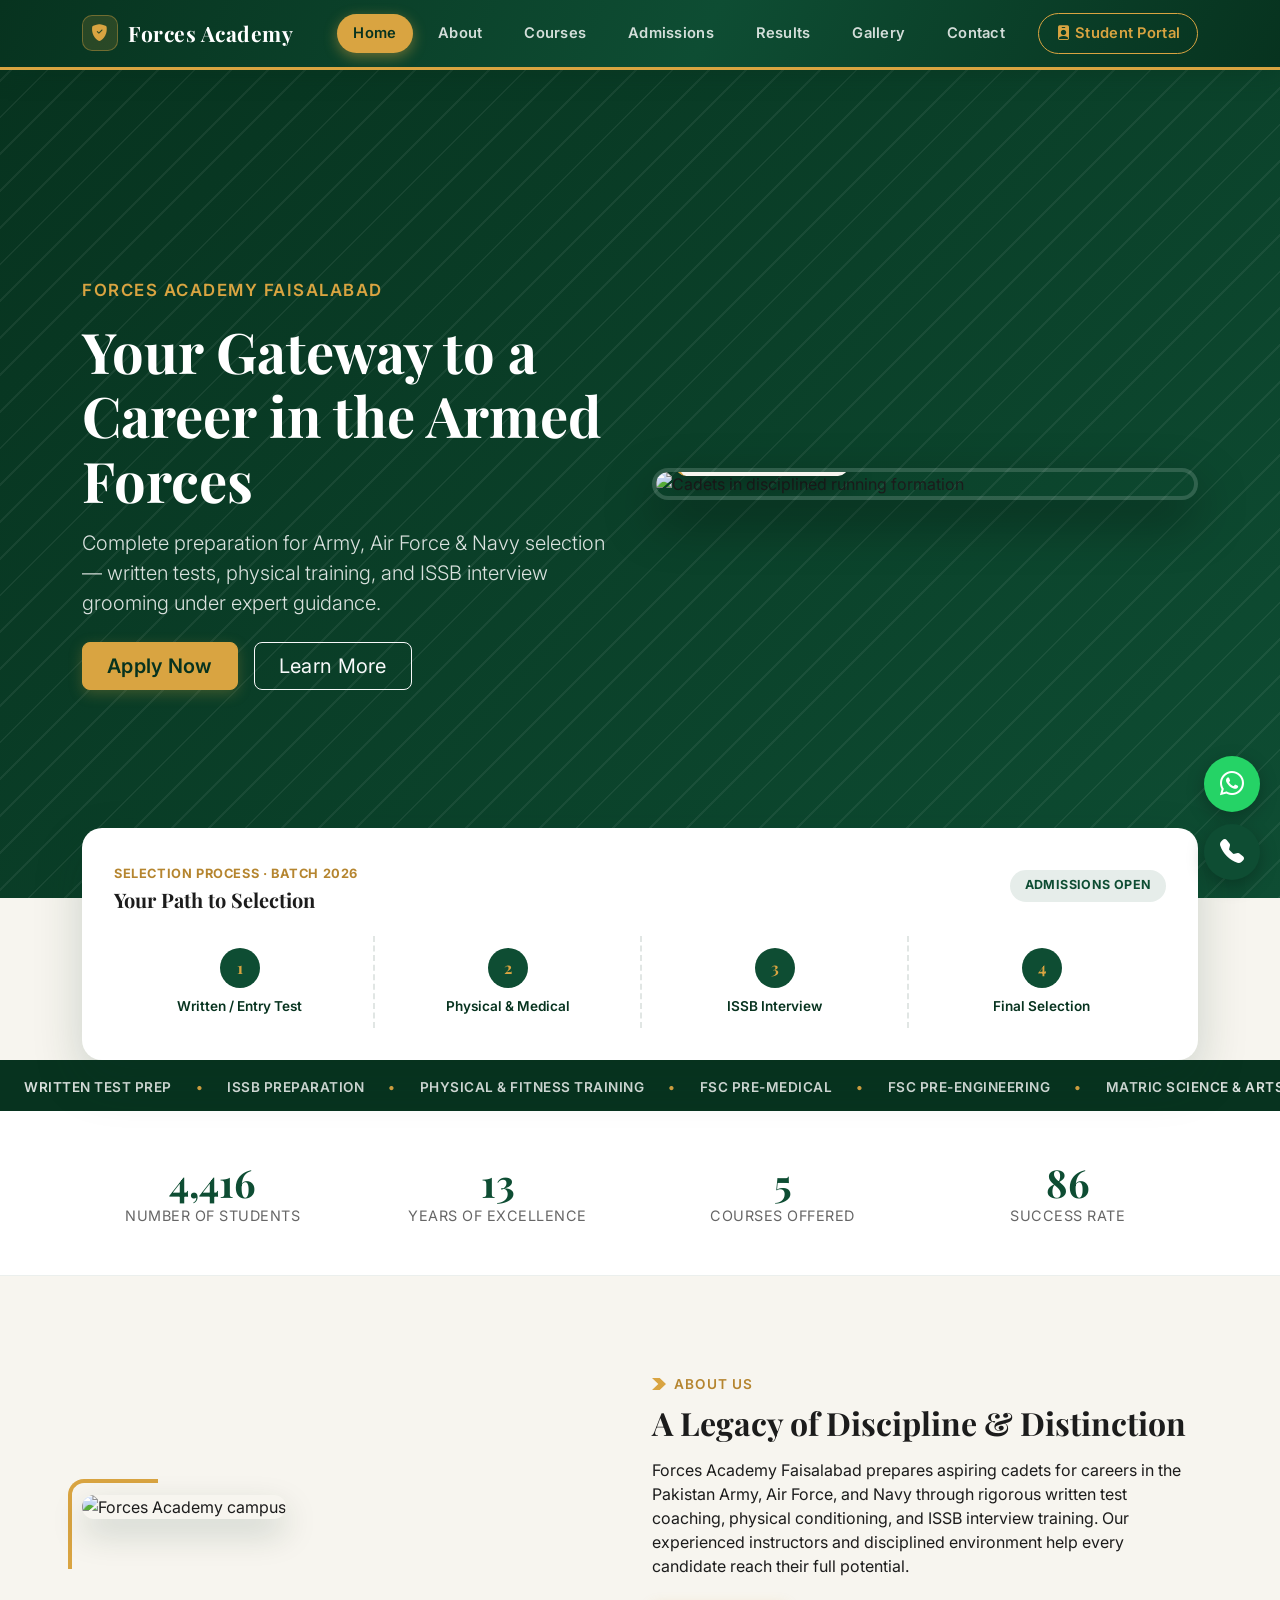
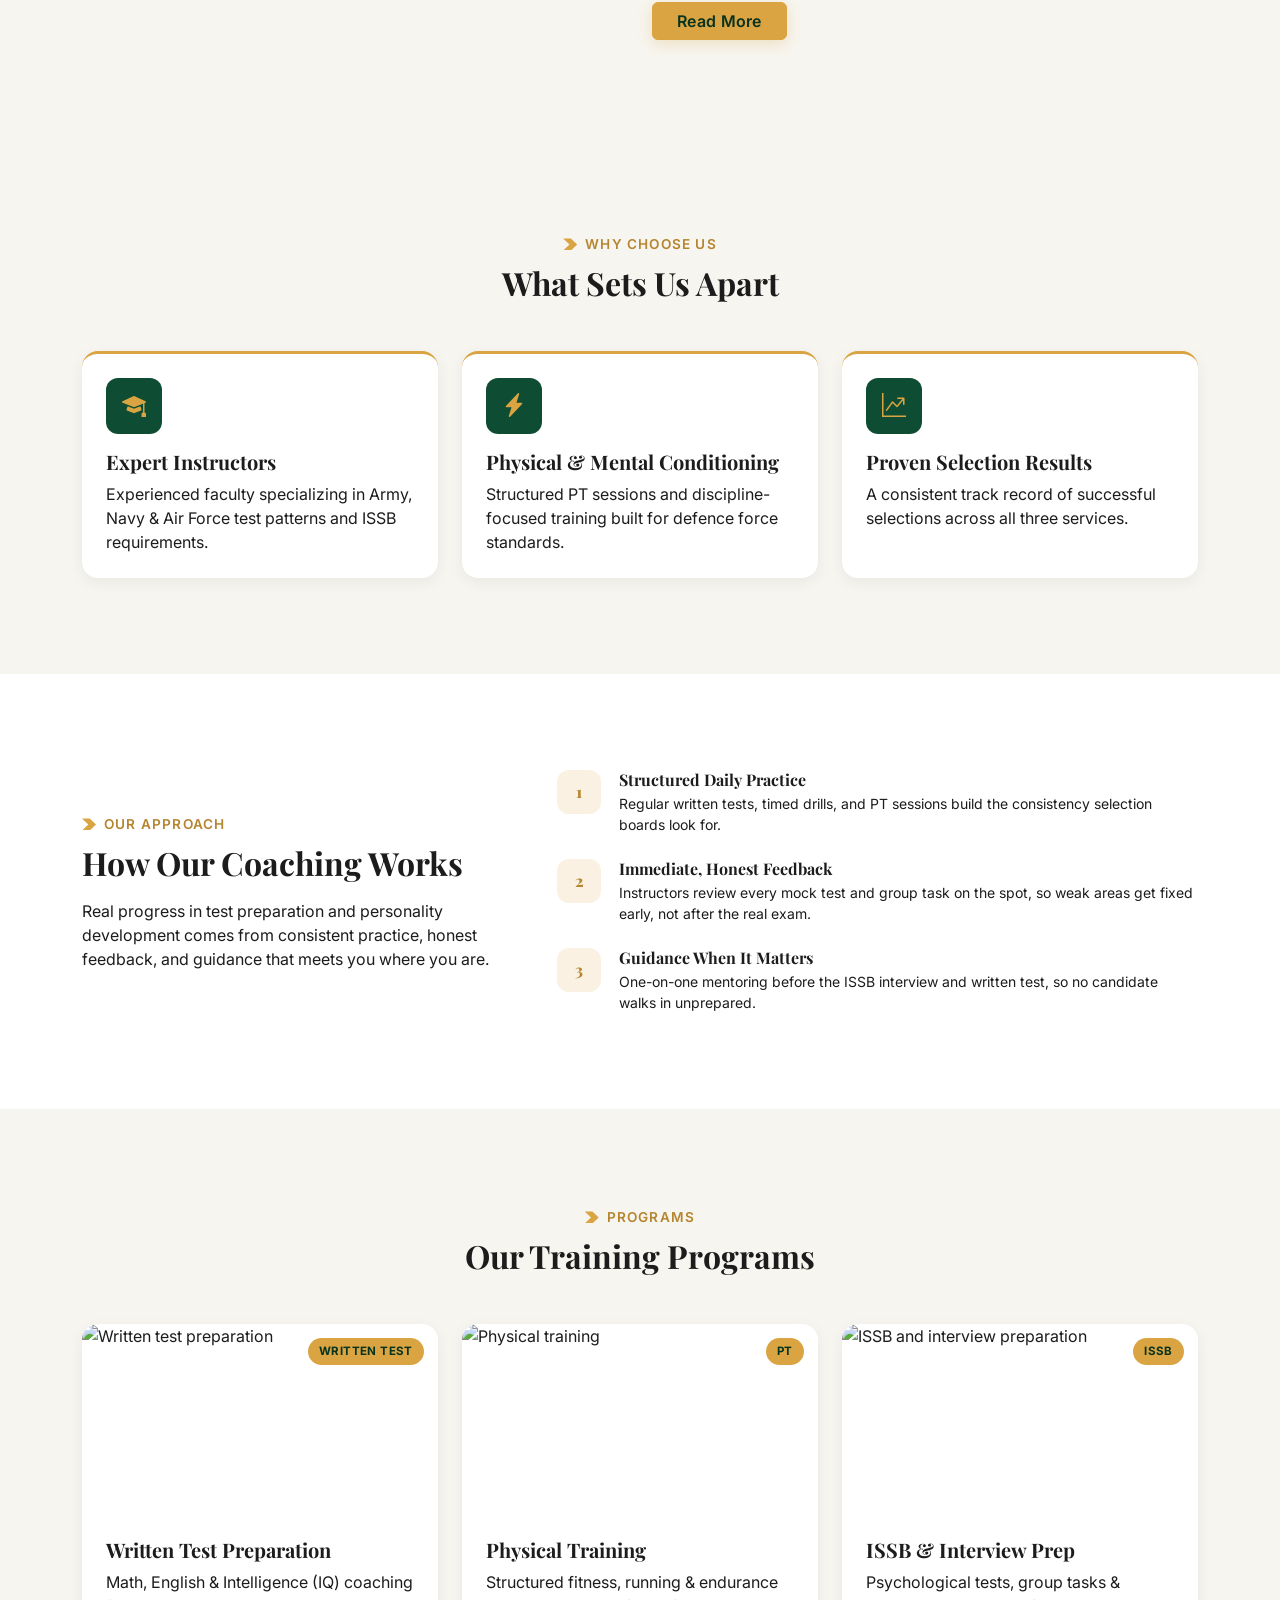
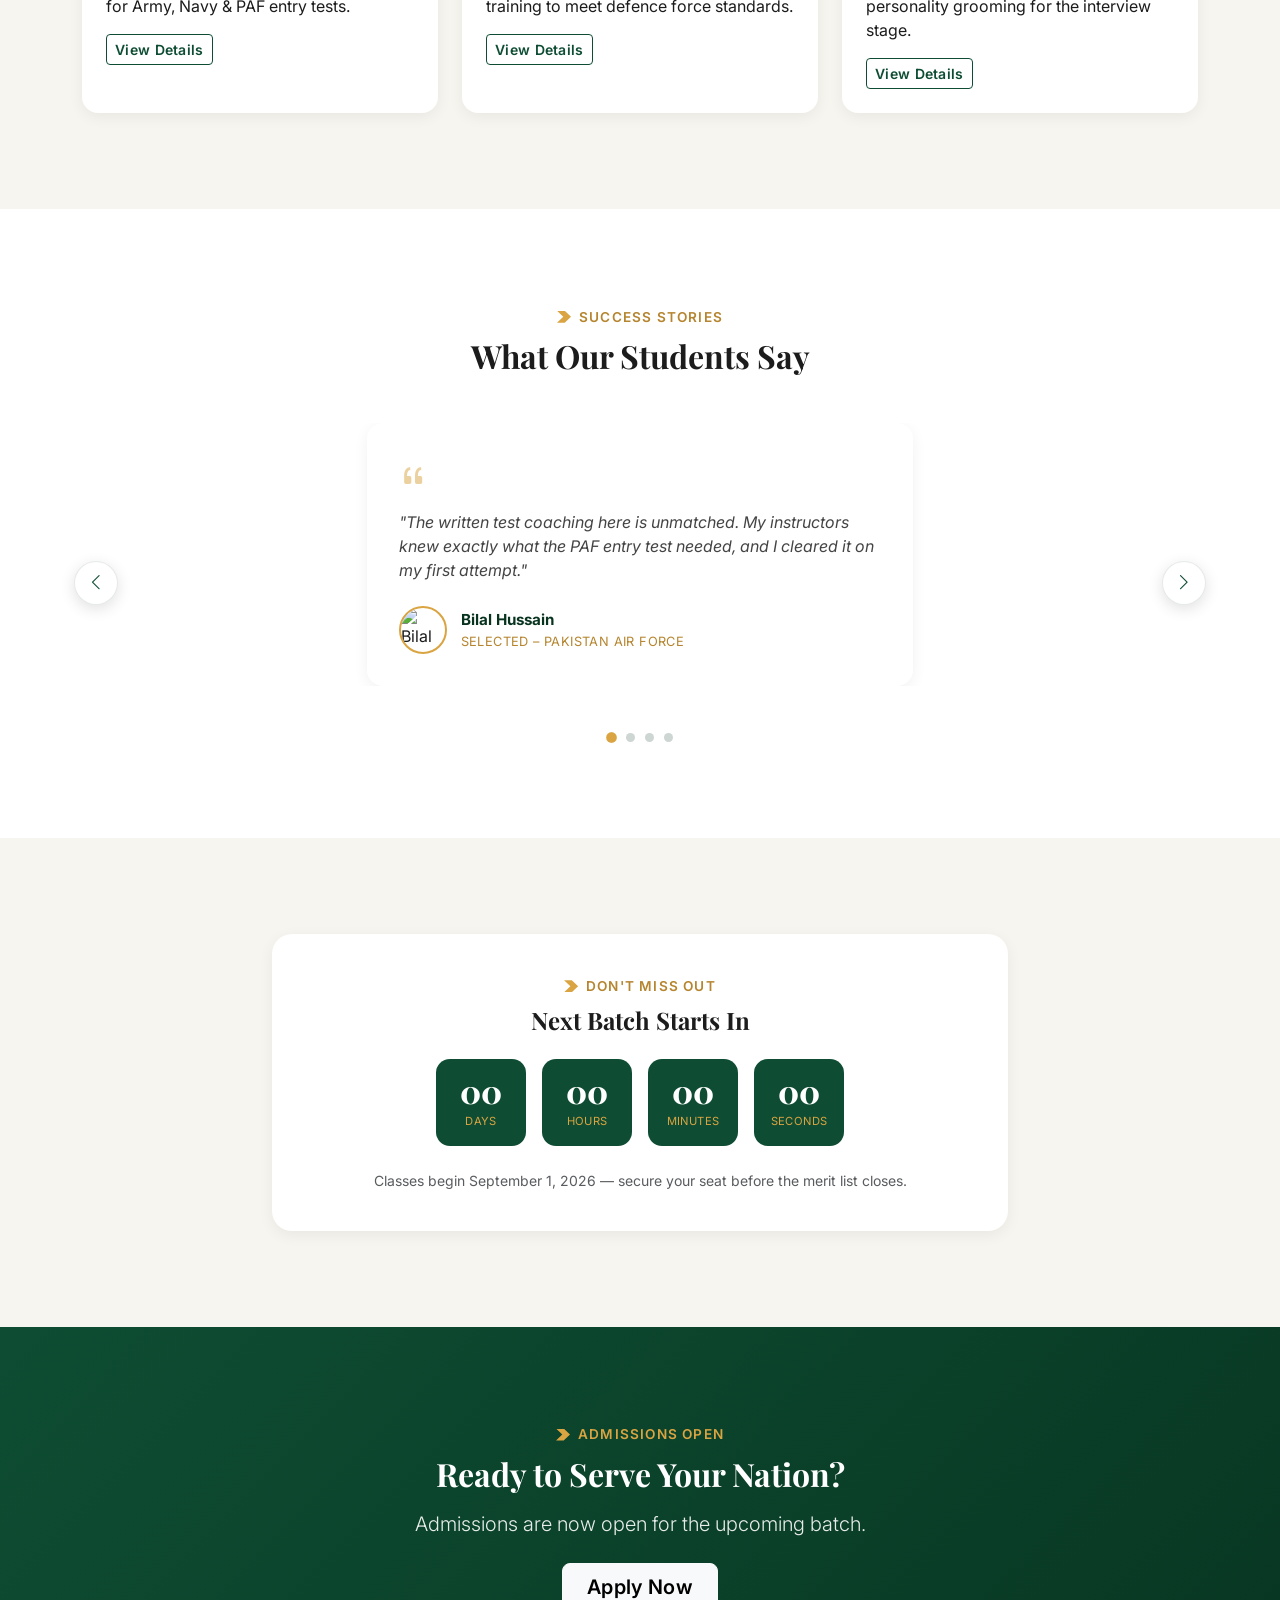
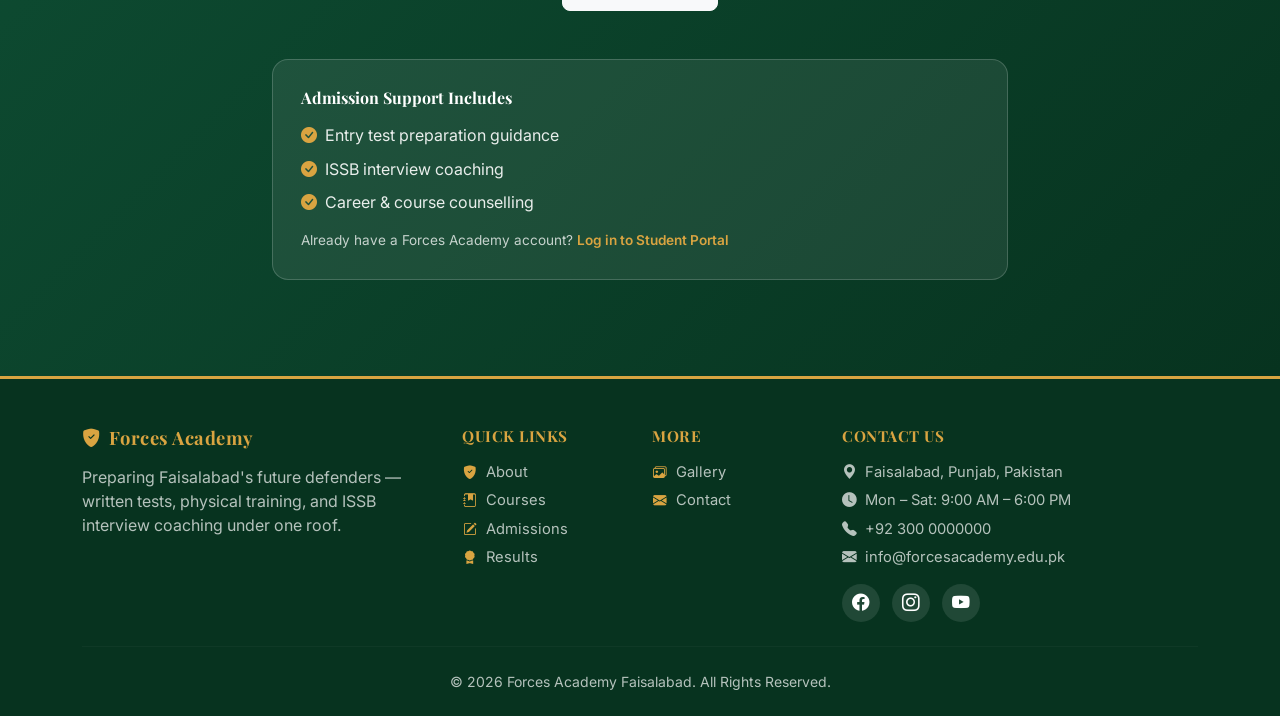
==== index.html @ 9dc29fd9 "Fixed responsive layout issues and completed cross-browser testing" ====
<!DOCTYPE html>
<html lang="en">
<head>
  <meta charset="UTF-8" />
<link rel="icon" type="image/svg+xml" href="data:image/svg+xml,<svg xmlns='http://www.w3.org/2000/svg' viewBox='0 0 24 24'><path fill='%2307331f' d='M12 1 3 5v6c0 5.5 3.8 10.7 9 12 5.2-1.3 9-6.5 9-12V5z'/><path fill='none' stroke='%23d9a441' stroke-width='2' stroke-linecap='round' stroke-linejoin='round' d='M8 12l2.5 2.5L16 9'/></svg>" />
  <meta name="viewport" content="width=device-width, initial-scale=1.0" />
  <title>Forces Academy Faisalabad</title>
  <!-- Bootstrap 5 CSS -->
  <link
    href="https://cdn.jsdelivr.net/npm/bootstrap@5.3.0/dist/css/bootstrap.min.css"
    rel="stylesheet" />
  <!-- Bootstrap Icons -->
  <link rel="stylesheet" href="https://cdn.jsdelivr.net/npm/bootstrap-icons@1.11.3/font/bootstrap-icons.css" />
  <!-- Google Fonts -->
  <link rel="preconnect" href="https://fonts.googleapis.com">
  <link rel="preconnect" href="https://fonts.gstatic.com" crossorigin>
  <link href="https://fonts.googleapis.com/css2?family=Inter:wght@400;500;600;700&family=Playfair+Display:wght@700;800;900&display=swap" rel="stylesheet">
  <!-- Custom CSS (always AFTER Bootstrap) -->
  <link rel="stylesheet" href="CSS/style.css" />
  <noscript><style>body{opacity:1 !important;}</style></noscript>
</head>
<body>
  <!-- Floating Contact Buttons -->
  <div class="floating-contact">
    <a href="https://wa.me/923000000000" target="_blank" rel="noopener noreferrer" class="floating-btn whatsapp-btn" aria-label="Chat on WhatsApp" title="Chat on WhatsApp">
      <i class="bi bi-whatsapp"></i>
    </a>
    <a href="tel:+923000000000" class="floating-btn call-btn" aria-label="Call Us" title="Call Us">
      <i class="bi bi-telephone-fill"></i>
    </a>
  </div>
  <!-- Back to Top Button -->
  <button type="button" id="backToTopBtn" class="back-to-top-btn" aria-label="Back to top" title="Back to Top">
    <i class="bi bi-arrow-up"></i>
  </button>
  <!-- Navbar -->
  <nav class="navbar navbar-expand-lg sticky-top navbar-dark" id="mainNav">
    <div class="container">
      <a class="navbar-brand fw-bold" href="index.html">
        <i class="bi bi-shield-fill-check me-2"></i>Forces Academy
      </a>
      <button class="navbar-toggler"
        type="button"
        data-bs-toggle="collapse"
        data-bs-target="#navMenu"
        aria-controls="navMenu"
        aria-expanded="false"
        aria-label="Toggle navigation">
        <span class="navbar-toggler-icon"></span>
      </button>
      <div class="collapse navbar-collapse" id="navMenu">
        <ul class="navbar-nav ms-auto align-items-lg-center gap-lg-2">
          <li class="nav-item">
            <a class="nav-link active" aria-current="page" href="index.html">Home</a>
          </li>
          <li class="nav-item">
            <a class="nav-link" href="about.html">About</a>
          </li>
          <li class="nav-item">
            <a class="nav-link" href="courses.html">Courses</a>
          </li>
          <li class="nav-item">
            <a class="nav-link" href="admissions.html">Admissions</a>
          </li>
          <li class="nav-item">
            <a class="nav-link" href="results.html">Results</a>
          </li>
          <li class="nav-item">
            <a class="nav-link" href="gallery.html">Gallery</a>
          </li>
          <li class="nav-item">
            <a class="nav-link" href="contact.html">Contact</a>
          </li>
                 <li class="nav-item ms-lg-2">
            <a class="nav-link nav-portal-btn" href="#"><i class="bi bi-person-badge-fill me-1"></i>Student Portal</a>
          </li>
        </ul>
      </div>
    </div>
  </nav>

  <!-- Hero Section -->
  <section id="hero">
    <div class="hero-pattern"></div>
    <div class="container position-relative">
      <div class="row align-items-center gy-5">
        <!-- Left: Text -->
        <div class="col-lg-6 text-white">
          <span class="hero-eyebrow">Forces Academy Faisalabad</span>
          <h1 class="display-4 fw-bold mb-3 mt-3">
            Your Gateway to a Career in the Armed Forces
          </h1>
          <p class="lead mb-4">
            Complete preparation for Army, Air Force &amp; Navy selection &mdash;
            written tests, physical training, and ISSB interview grooming
            under expert guidance.
          </p>
          <div class="d-flex flex-wrap gap-3">
            <a href="admissions.html" class="btn btn-portal btn-lg fw-semibold px-4">
              Apply Now
            </a>
            <a href="about.html" class="btn btn-outline-light btn-lg px-4">
              Learn More
            </a>
          </div>
        </div>
        <!-- Right: Image -->
        <div class="col-lg-6">
          <div class="hero-image-wrap">
            <img
              src="https://images.unsplash.com/photo-1502904550040-7534597429ae?fm=jpg&q=80&w=1200&auto=format&fit=crop"
              alt="Cadets in disciplined running formation"
              class="hero-image" />
            <div class="hero-badge">
              <span class="hero-badge-num">15+</span>
              <span class="hero-badge-label">Years of<br>Excellence</span>
            </div>
          </div>
        </div>
      </div>
    </div>
  </section>

  <!-- Selection Process floating card -->
  <section id="selection-process-wrap" class="position-relative">
    <div class="container">
      <div class="selection-process-card">
        <div class="d-flex justify-content-between align-items-center flex-wrap gap-2 mb-4">
          <div>
            <span class="selection-process-eyebrow">Selection Process &middot; Batch 2026</span>
            <h5 class="fw-bold mb-0 mt-1">Your Path to Selection</h5>
          </div>
          <span class="selection-status-badge">Admissions Open</span>
        </div>
        <div class="row g-3">
          <div class="col-6 col-md-3 selection-step">
            <div class="selection-step-num">1</div>
            <div class="selection-step-label">Written / Entry Test</div>
          </div>
          <div class="col-6 col-md-3 selection-step">
            <div class="selection-step-num">2</div>
            <div class="selection-step-label">Physical &amp; Medical</div>
          </div>
          <div class="col-6 col-md-3 selection-step">
            <div class="selection-step-num">3</div>
            <div class="selection-step-label">ISSB Interview</div>
          </div>
          <div class="col-6 col-md-3 selection-step">
            <div class="selection-step-num">4</div>
            <div class="selection-step-label">Final Selection</div>
          </div>
        </div>
      </div>
    </div>
  </section>

  <!-- Scrolling course ticker -->
  <div class="course-ticker-wrap">
    <div class="course-ticker-track">
      <span>Written Test Prep</span><span class="ticker-dot">&bull;</span>
      <span>ISSB Preparation</span><span class="ticker-dot">&bull;</span>
      <span>Physical &amp; Fitness Training</span><span class="ticker-dot">&bull;</span>
      <span>FSc Pre-Medical</span><span class="ticker-dot">&bull;</span>
      <span>FSc Pre-Engineering</span><span class="ticker-dot">&bull;</span>
      <span>Matric Science &amp; Arts</span><span class="ticker-dot">&bull;</span>
      <span>Interview &amp; Psych Prep</span><span class="ticker-dot">&bull;</span>
      <span>Written Test Prep</span><span class="ticker-dot">&bull;</span>
      <span>ISSB Preparation</span><span class="ticker-dot">&bull;</span>
      <span>Physical &amp; Fitness Training</span><span class="ticker-dot">&bull;</span>
      <span>FSc Pre-Medical</span><span class="ticker-dot">&bull;</span>
      <span>FSc Pre-Engineering</span><span class="ticker-dot">&bull;</span>
      <span>Matric Science &amp; Arts</span><span class="ticker-dot">&bull;</span>
      <span>Interview &amp; Psych Prep</span><span class="ticker-dot">&bull;</span>
    </div>
  </div>

  <!-- Stats Strip -->
  <section id="stats" class="py-5">
    <div class="container">
      <div class="row text-center gy-4">

        <div class="col-6 col-md-3">
          <h2 class="stat-number fw-bold mb-0" data-target="5000">0+</h2>
          <p class="stat-label mb-0">Number of Students</p>
        </div>

        <div class="col-6 col-md-3">
          <h2 class="stat-number fw-bold mb-0" data-target="15">0+</h2>
          <p class="stat-label mb-0">Years of Excellence</p>
        </div>

        <div class="col-6 col-md-3">
          <h2 class="stat-number fw-bold mb-0" data-target="6">0</h2>
          <p class="stat-label mb-0">Courses Offered</p>
        </div>

        <div class="col-6 col-md-3">
          <h2 class="stat-number fw-bold mb-0" data-target="98">0%</h2>
          <p class="stat-label mb-0">Success Rate</p>
        </div>

      </div>
    </div>
  </section>

  <!-- About Preview -->
  <section id="about-preview" class="py-6">
    <div class="container">
      <div class="row align-items-center gy-5">
        <div class="col-lg-6">
          <div class="about-image-wrap">
            <img
              src="https://images.unsplash.com/photo-1580582932707-520aed937b7b?fm=jpg&q=80&w=1000&auto=format&fit=crop"
              alt="Forces Academy campus"
              class="img-fluid rounded-4 section-image" />
          </div>
        </div>
        <div class="col-lg-6">
          <span class="section-eyebrow">About Us</span>
          <h2 class="fw-bold mb-3 mt-2">A Legacy of Discipline &amp; Distinction</h2>
          <p class="mb-4">
            Forces Academy Faisalabad prepares aspiring cadets for careers in
            the Pakistan Army, Air Force, and Navy through rigorous written
            test coaching, physical conditioning, and ISSB interview
            training. Our experienced instructors and disciplined
            environment help every candidate reach their full potential.
          </p>
          <a href="about.html" class="btn btn-portal fw-semibold px-4">
            Read More
          </a>
        </div>
      </div>
    </div>
  </section>

  <!-- Why Choose Us -->
  <section id="features" class="py-6">
    <div class="container">
      <div class="text-center mb-5">
        <span class="section-eyebrow justify-content-center">Why Choose Us</span>
        <h2 class="fw-bold mt-2">What Sets Us Apart</h2>
      </div>
      <div class="row g-4">
        <div class="col-md-4">
          <div class="feature-card h-100 p-4 rounded-4">
            <div class="feature-icon mb-3">
              <i class="bi bi-mortarboard-fill"></i>
            </div>
            <h5 class="fw-bold mb-2">Expert Instructors</h5>
            <p class="mb-0">
              Experienced faculty specializing in Army, Navy &amp; Air Force
              test patterns and ISSB requirements.
            </p>
          </div>
        </div>
        <div class="col-md-4">
          <div class="feature-card h-100 p-4 rounded-4">
            <div class="feature-icon mb-3">
              <i class="bi bi-lightning-charge-fill"></i>
            </div>
            <h5 class="fw-bold mb-2">Physical &amp; Mental Conditioning</h5>
            <p class="mb-0">
              Structured PT sessions and discipline-focused training built
              for defence force standards.
            </p>
          </div>
        </div>
        <div class="col-md-4">
          <div class="feature-card h-100 p-4 rounded-4">
            <div class="feature-icon mb-3">
              <i class="bi bi-graph-up-arrow"></i>
            </div>
            <h5 class="fw-bold mb-2">Proven Selection Results</h5>
            <p class="mb-0">
              A consistent track record of successful selections across all
              three services.
            </p>
          </div>
        </div>
      </div>
    </div>
  </section>

  <!-- How It Works -->
  <section id="how-it-works" class="py-6" style="background-color: var(--fa-surface);">
    <div class="container">
      <div class="row align-items-center gy-5">
        <div class="col-lg-5">
          <span class="section-eyebrow">Our Approach</span>
          <h2 class="fw-bold mt-2 mb-3">How Our Coaching Works</h2>
          <p class="mb-0">
            Real progress in test preparation and personality development
            comes from consistent practice, honest feedback, and guidance
            that meets you where you are.
          </p>
        </div>
        <div class="col-lg-7">
          <div class="d-flex flex-column gap-4">
            <div class="how-it-works-step">
              <div class="how-it-works-num">1</div>
              <div>
                <h6 class="fw-bold mb-1">Structured Daily Practice</h6>
                <p class="mb-0 small">Regular written tests, timed drills, and PT sessions build the consistency selection boards look for.</p>
              </div>
            </div>
            <div class="how-it-works-step">
              <div class="how-it-works-num">2</div>
              <div>
                <h6 class="fw-bold mb-1">Immediate, Honest Feedback</h6>
                <p class="mb-0 small">Instructors review every mock test and group task on the spot, so weak areas get fixed early, not after the real exam.</p>
              </div>
            </div>
            <div class="how-it-works-step">
              <div class="how-it-works-num">3</div>
              <div>
                <h6 class="fw-bold mb-1">Guidance When It Matters</h6>
                <p class="mb-0 small">One-on-one mentoring before the ISSB interview and written test, so no candidate walks in unprepared.</p>
              </div>
            </div>
          </div>
        </div>
      </div>
    </div>
  </section>

  <!-- Courses Preview -->
  <section id="courses-preview" class="py-6">
    <div class="container">
      <div class="text-center mb-5">
        <span class="section-eyebrow justify-content-center">Programs</span>
        <h2 class="fw-bold mt-2">Our Training Programs</h2>
      </div>
      <div class="row g-4">
        <div class="col-md-4">
          <div class="course-card h-100 rounded-4 overflow-hidden">
            <div class="course-img-wrap">
              <img
                src="https://images.unsplash.com/photo-1503676260728-1c00da094a0b?fm=jpg&q=80&w=800&auto=format&fit=crop"
                alt="Written test preparation"
                class="w-100 course-img" />
              <span class="course-tag">Written Test</span>
            </div>
            <div class="p-4">
              <h5 class="fw-bold mb-2">Written Test Preparation</h5>
              <p class="mb-3">Math, English &amp; Intelligence (IQ) coaching for Army, Navy &amp; PAF entry tests.</p>
              <a href="courses.html" class="btn btn-outline-portal btn-sm">View Details</a>
            </div>
          </div>
        </div>
        <div class="col-md-4">
          <div class="course-card h-100 rounded-4 overflow-hidden">
            <div class="course-img-wrap">
              <img
                src="https://images.unsplash.com/photo-1502904550040-7534597429ae?fm=jpg&q=80&w=800&auto=format&fit=crop"
                alt="Physical training"
                class="w-100 course-img" />
              <span class="course-tag">PT</span>
            </div>
            <div class="p-4">
              <h5 class="fw-bold mb-2">Physical Training</h5>
              <p class="mb-3">Structured fitness, running &amp; endurance training to meet defence force standards.</p>
              <a href="courses.html" class="btn btn-outline-portal btn-sm">View Details</a>
            </div>
          </div>
        </div>
        <div class="col-md-4">
          <div class="course-card h-100 rounded-4 overflow-hidden">
            <div class="course-img-wrap">
              <img
                src="https://images.unsplash.com/photo-1522202176988-66273c2fd55f?fm=jpg&q=80&w=800&auto=format&fit=crop"
                alt="ISSB and interview preparation"
                class="w-100 course-img" />
              <span class="course-tag">ISSB</span>
            </div>
            <div class="p-4">
              <h5 class="fw-bold mb-2">ISSB &amp; Interview Prep</h5>
              <p class="mb-3">Psychological tests, group tasks &amp; personality grooming for the interview stage.</p>
              <a href="courses.html" class="btn btn-outline-portal btn-sm">View Details</a>
            </div>
          </div>
        </div>
      </div>
    </div>
  </section>

  <!-- Testimonials Carousel -->
  <section id="testimonials" class="py-6" style="background-color: var(--fa-surface);">
    <div class="container">
      <div class="text-center mb-5">
        <span class="section-eyebrow justify-content-center">Success Stories</span>
        <h2 class="fw-bold mt-2">What Our Students Say</h2>
      </div>

      <div id="testimonialsCarousel" class="carousel slide testimonial-carousel" data-bs-ride="carousel" data-bs-interval="6000">
        <div class="carousel-inner">

          <div class="carousel-item active">
            <div class="row justify-content-center">
              <div class="col-lg-6 col-md-8">
                <div class="testimonial-card">
                  <div class="testimonial-quote-icon"><i class="bi bi-quote"></i></div>
                  <p class="testimonial-text mb-4">"The written test coaching here is unmatched. My instructors knew exactly what the PAF entry test needed, and I cleared it on my first attempt."</p>
                  <div class="testimonial-author">
                    <img src="https://images.unsplash.com/photo-1519085360753-af0119f7cbe7?fm=jpg&q=80&w=200&auto=format&fit=crop" alt="Bilal Hussain" class="testimonial-avatar" />
                    <div>
                      <div class="testimonial-name">Bilal Hussain</div>
                      <div class="testimonial-role">Selected &ndash; Pakistan Air Force</div>
                    </div>
                  </div>
                </div>
              </div>
            </div>
          </div>

          <div class="carousel-item">
            <div class="row justify-content-center">
              <div class="col-lg-6 col-md-8">
                <div class="testimonial-card">
                  <div class="testimonial-quote-icon"><i class="bi bi-quote"></i></div>
                  <p class="testimonial-text mb-4">"The ISSB prep gave me real confidence for group tasks and the interview. The mock sessions felt just like the actual board."</p>
                  <div class="testimonial-author">
                    <img src="https://images.unsplash.com/photo-1552058544-f2b08422138a?fm=jpg&q=80&w=200&auto=format&fit=crop" alt="Usman Tariq" class="testimonial-avatar" />
                    <div>
                      <div class="testimonial-name">Usman Tariq</div>
                      <div class="testimonial-role">Selected &ndash; Pakistan Army</div>
                    </div>
                  </div>
                </div>
              </div>
            </div>
          </div>

          <div class="carousel-item">
            <div class="row justify-content-center">
              <div class="col-lg-6 col-md-8">
                <div class="testimonial-card">
                  <div class="testimonial-quote-icon"><i class="bi bi-quote"></i></div>
                  <p class="testimonial-text mb-4">"Discipline is what sets this academy apart. The daily PT sessions and structured routine prepared me for far more than just the physical test."</p>
                  <div class="testimonial-author">
                    <img src="https://images.unsplash.com/photo-1573497019940-1c28c88b4f3e?fm=jpg&q=80&w=200&auto=format&fit=crop" alt="Mahnoor Iqbal" class="testimonial-avatar" />
                    <div>
                      <div class="testimonial-name">Mahnoor Iqbal</div>
                      <div class="testimonial-role">Selected &ndash; Army Medical Corps</div>
                    </div>
                  </div>
                </div>
              </div>
            </div>
          </div>

          <div class="carousel-item">
            <div class="row justify-content-center">
              <div class="col-lg-6 col-md-8">
                <div class="testimonial-card">
                  <div class="testimonial-quote-icon"><i class="bi bi-quote"></i></div>
                  <p class="testimonial-text mb-4">"FSc Pre-Engineering here built my basics from scratch. By the time I sat the entry test, the math and physics sections felt easy."</p>
                  <div class="testimonial-author">
                    <img src="https://images.unsplash.com/photo-1560250097-0b93528c311a?fm=jpg&q=80&w=200&auto=format&fit=crop" alt="Ayesha Noor" class="testimonial-avatar" />
                    <div>
                      <div class="testimonial-name">Ayesha Noor</div>
                      <div class="testimonial-role">FSc Pre-Engineering &ndash; Batch 2024</div>
                    </div>
                  </div>
                </div>
              </div>
            </div>
          </div>

        </div>

        <button class="carousel-control-prev" type="button" data-bs-target="#testimonialsCarousel" data-bs-slide="prev">
          <span class="testimonial-nav-icon" aria-hidden="true"><i class="bi bi-chevron-left"></i></span>
          <span class="visually-hidden">Previous</span>
        </button>
        <button class="carousel-control-next" type="button" data-bs-target="#testimonialsCarousel" data-bs-slide="next">
          <span class="testimonial-nav-icon" aria-hidden="true"><i class="bi bi-chevron-right"></i></span>
          <span class="visually-hidden">Next</span>
        </button>

        <div class="carousel-indicators testimonial-indicators">
          <button type="button" data-bs-target="#testimonialsCarousel" data-bs-slide-to="0" class="active" aria-current="true" aria-label="Testimonial 1"></button>
          <button type="button" data-bs-target="#testimonialsCarousel" data-bs-slide-to="1" aria-label="Testimonial 2"></button>
          <button type="button" data-bs-target="#testimonialsCarousel" data-bs-slide-to="2" aria-label="Testimonial 3"></button>
          <button type="button" data-bs-target="#testimonialsCarousel" data-bs-slide-to="3" aria-label="Testimonial 4"></button>
        </div>
      </div>
    </div>
  </section>

  <!-- Next Batch Countdown -->
  <section id="next-batch" class="py-6">
    <div class="container">
      <div class="row justify-content-center">
        <div class="col-lg-8">
          <div class="countdown-card text-center">
            <span class="section-eyebrow justify-content-center">Don't Miss Out</span>
            <h4 class="fw-bold mt-2 mb-4">Next Batch Starts In</h4>
            <div class="countdown-units">
              <div class="countdown-unit">
                <div class="countdown-unit-num" id="cdDays">00</div>
                <div class="countdown-unit-label">Days</div>
              </div>
              <div class="countdown-unit">
                <div class="countdown-unit-num" id="cdHours">00</div>
                <div class="countdown-unit-label">Hours</div>
              </div>
              <div class="countdown-unit">
                <div class="countdown-unit-num" id="cdMinutes">00</div>
                <div class="countdown-unit-label">Minutes</div>
              </div>
              <div class="countdown-unit">
                <div class="countdown-unit-num" id="cdSeconds">00</div>
                <div class="countdown-unit-label">Seconds</div>
              </div>
            </div>
            <p class="small text-muted mt-4 mb-0">Classes begin September 1, 2026 &mdash; secure your seat before the merit list closes.</p>
          </div>
        </div>
      </div>
    </div>
  </section>

  <!-- CTA Banner -->
  <section id="cta" class="py-6 text-center text-white">
    <div class="container">
      <span class="section-eyebrow justify-content-center cta-eyebrow">Admissions Open</span>
      <h2 class="fw-bold mb-3 mt-2">Ready to Serve Your Nation?</h2>
      <p class="lead mb-4">Admissions are now open for the upcoming batch.</p>
      <a href="admissions.html" class="btn btn-light btn-lg fw-semibold px-4 mb-5">
        Apply Now
      </a>
      <div class="row justify-content-center">
        <div class="col-lg-8">
          <div class="admission-support-card text-start">
            <h6 class="fw-bold text-white mb-3">Admission Support Includes</h6>
            <ul class="list-unstyled mb-3">
              <li><i class="bi bi-check-circle-fill me-2"></i>Entry test preparation guidance</li>
              <li><i class="bi bi-check-circle-fill me-2"></i>ISSB interview coaching</li>
              <li><i class="bi bi-check-circle-fill me-2"></i>Career &amp; course counselling</li>
            </ul>
            <p class="admission-support-login mb-0">Already have a Forces Academy account? <a href="#">Log in to Student Portal</a></p>
          </div>
        </div>
      </div>
    </div>
  </section>

  <!-- Footer -->
  <footer id="site-footer" class="pt-5 pb-4 text-white">
    <div class="container">
      <div class="row gy-4">
        <div class="col-lg-4">
          <h5 class="fw-bold mb-3">
            <i class="bi bi-shield-fill-check me-2"></i>Forces Academy
          </h5>
          <p class="mb-0">
            Preparing Faisalabad's future defenders &mdash; written tests, physical
            training, and ISSB interview coaching under one roof.
          </p>
        </div>
        <div class="col-lg-2 col-md-4">
          <h6 class="fw-bold mb-3">Quick Links</h6>
          <ul class="list-unstyled footer-links">
            <li><a href="about.html"><i class="bi bi-shield-fill-check me-2"></i>About</a></li>
            <li><a href="courses.html"><i class="bi bi-journal-bookmark-fill me-2"></i>Courses</a></li>
            <li><a href="admissions.html"><i class="bi bi-pencil-square me-2"></i>Admissions</a></li>
            <li><a href="results.html"><i class="bi bi-award-fill me-2"></i>Results</a></li>
          </ul>
        </div>
        <div class="col-lg-2 col-md-4">
          <h6 class="fw-bold mb-3">More</h6>
          <ul class="list-unstyled footer-links">
            <li><a href="gallery.html"><i class="bi bi-images me-2"></i>Gallery</a></li>
            <li><a href="contact.html"><i class="bi bi-envelope-fill me-2"></i>Contact</a></li>
          </ul>
        </div>
        <div class="col-lg-4 col-md-4">
          <h6 class="fw-bold mb-3">Contact Us</h6>
          <ul class="list-unstyled footer-links">
            <li><i class="bi bi-geo-alt-fill me-2"></i>Faisalabad, Punjab, Pakistan</li>
            <li><i class="bi bi-clock-fill me-2"></i>Mon &ndash; Sat: 9:00 AM &ndash; 6:00 PM</li>
            <li><i class="bi bi-telephone-fill me-2"></i>+92 300 0000000</li>
            <li><i class="bi bi-envelope-fill me-2"></i>info@forcesacademy.edu.pk</li>
          </ul>
          <div class="social-icons mt-3">
            <a href="https://www.facebook.com/forcesacademyfaisalabad/" target="_blank" rel="noopener noreferrer" aria-label="Facebook">
              <i class="bi bi-facebook"></i>
            </a>
            <a href="https://www.instagram.com/forcesacademyfaisalabad/" target="_blank" rel="noopener noreferrer" aria-label="Instagram">
              <i class="bi bi-instagram"></i>
            </a>
            <a href="https://www.youtube.com/@forcesacademyfaisalabad" target="_blank" rel="noopener noreferrer" aria-label="YouTube">
              <i class="bi bi-youtube"></i>
            </a>
          </div>
        </div>
      </div>
      <hr class="footer-divider my-4" />
      <p class="text-center mb-0 small">
        &copy; 2026 Forces Academy Faisalabad. All Rights Reserved.
      </p>
    </div>
  </footer>

  <!-- Bootstrap 5 JS Bundle -->
  <script src="https://cdn.jsdelivr.net/npm/bootstrap@5.3.0/dist/js/bootstrap.bundle.min.js"></script>
  <!-- Custom JS -->
  <script src="js/main.js"></script>
  <script>
    document.addEventListener('DOMContentLoaded', function () {
      var daysEl = document.getElementById('cdDays');
      var hoursEl = document.getElementById('cdHours');
      var minutesEl = document.getElementById('cdMinutes');
      var secondsEl = document.getElementById('cdSeconds');

      if (!daysEl) return;

      var targetDate = new Date('2026-09-01T09:00:00');

      function pad(num) {
        return String(num).padStart(2, '0');
      }

      function updateCountdown() {
        var now = new Date();
        var diff = targetDate - now;

        if (diff <= 0) {
          daysEl.textContent = '00';
          hoursEl.textContent = '00';
          minutesEl.textContent = '00';
          secondsEl.textContent = '00';
          return;
        }

        var days = Math.floor(diff / (1000 * 60 * 60 * 24));
        var hours = Math.floor((diff / (1000 * 60 * 60)) % 24);
        var minutes = Math.floor((diff / (1000 * 60)) % 60);
        var seconds = Math.floor((diff / 1000) % 60);

        daysEl.textContent = pad(days);
        hoursEl.textContent = pad(hours);
        minutesEl.textContent = pad(minutes);
        secondsEl.textContent = pad(seconds);
      }

      updateCountdown();
      setInterval(updateCountdown, 1000);
    });
  </script>
  <script>
    window.addEventListener('load', function () {
      document.body.classList.add('page-loaded');
    });

    document.addEventListener('DOMContentLoaded', function () {
      var revealSelectors = '.feature-card, .course-card, .team-card, .testimonial-card, ' +
        '.achiever-card, .results-summary-card, .award-card, .mv-card, .eligibility-card, ' +
        '.seat-card, .contact-info-card, .gallery-item, .batch-compare-card, .fee-calc-card, ' +
        '.consultation-card, .selection-process-card, .countdown-card, .timeline-item, .course-finder-card';
      var revealEls = document.querySelectorAll(revealSelectors);

      if (!revealEls.length) return;

      revealEls.forEach(function (el) {
        el.classList.add('reveal');
      });

      if ('IntersectionObserver' in window) {
        var observer = new IntersectionObserver(function (entries) {
          entries.forEach(function (entry) {
            if (entry.isIntersecting) {
              entry.target.classList.add('is-visible');
              observer.unobserve(entry.target);
            }
          });
        }, { threshold: 0.15 });

        revealEls.forEach(function (el) {
          observer.observe(el);
        });
      } else {
        revealEls.forEach(function (el) {
          el.classList.add('is-visible');
        });
      }
    });
  </script>
  <script>
    document.addEventListener('DOMContentLoaded', function () {
      var revealTargets = document.querySelectorAll('main section, #hero, #cta, #page-banner');
      revealTargets.forEach(function (el) {
        el.classList.add('reveal-on-scroll');
      });

      var observer = new IntersectionObserver(function (entries) {
        entries.forEach(function (entry) {
          if (entry.isIntersecting) {
            entry.target.classList.add('is-visible');
            observer.unobserve(entry.target);
          }
        });
      }, { threshold: 0.12 });

      revealTargets.forEach(function (el) {
        observer.observe(el);
      });
    });
  </script>
</body>
</html>
---- CSS/style.css ----
:root {
  --fa-green-dark: #07331f;
  --fa-green: #0e4d33;
  --fa-green-light: #1c6b48;
  --fa-gold: #d9a441;
  --fa-gold-dark: #b5852f;
  --fa-cream: #f7f5ef;
  --fa-ink: #1c1c1c;
  --fa-surface: #ffffff;
  --fa-card-border: rgba(7, 51, 31, 0.1);
  --font-display: "Playfair Display", Georgia, serif;
  --font-body: "Inter", "Segoe UI", system-ui, -apple-system, sans-serif;
}

* {
  box-sizing: border-box;
}

body {
  background-color: var(--fa-cream);
  font-family: var(--font-body);
  color: var(--fa-ink);
}

h1, h2, h3, h4, h5, h6 {
  font-family: var(--font-display);
}

.btn {
  font-family: var(--font-body);
  letter-spacing: 0.3px;
}

/* ---------- Section rhythm ---------- */
.py-6 {
  padding-top: 6rem;
  padding-bottom: 6rem;
}

.pb-6 {
  padding-bottom: 6rem;
}

@media (max-width: 767.98px) {
  .py-6 {
    padding-top: 3.5rem;
    padding-bottom: 3.5rem;
  }

  .pb-6 {
    padding-bottom: 3.5rem;
  }
}

/* =========================================================
   Navbar — unique pill-style redesign
   ========================================================= */
#mainNav {
  background: linear-gradient(115deg, var(--fa-green-dark) 0%, var(--fa-green) 55%, var(--fa-green-dark) 100%);
  box-shadow: 0 4px 22px rgba(7, 51, 31, 0.35);
  padding-top: 0.65rem;
  padding-bottom: 0.65rem;
  border-bottom: 3px solid var(--fa-gold);
}

#mainNav .navbar-brand {
  display: inline-flex;
  align-items: center;
  color: #fff;
  font-family: var(--font-display);
  font-size: 1.32rem;
  letter-spacing: 0.5px;
}

#mainNav .navbar-brand i {
  display: inline-flex;
  align-items: center;
  justify-content: center;
  width: 36px;
  height: 36px;
  border-radius: 10px;
  background-color: rgba(217, 164, 65, 0.16);
  border: 1px solid rgba(217, 164, 65, 0.4);
  color: var(--fa-gold);
  font-size: 1.05rem;
  margin-right: 10px !important;
}

#mainNav .navbar-nav {
  gap: 4px;
}

#mainNav .nav-portal-btn {
  border: 1.5px solid var(--fa-gold);
  color: var(--fa-gold) !important;
  background-color: transparent !important;
  font-weight: 700;
}

#mainNav .nav-portal-btn:hover {
  background-color: var(--fa-gold) !important;
  color: var(--fa-green-dark) !important;
  transform: translateY(-1px) scale(1.02);
}

#mainNav .nav-link {
  position: relative;
  color: rgba(255, 255, 255, 0.82);
  font-weight: 600;
  font-size: 0.92rem;
  letter-spacing: 0.3px;
  padding: 0.55rem 1.05rem !important;
  border-radius: 30px;
  transition: background-color 0.25s ease, color 0.25s ease, transform 0.2s ease;
}

/* remove the old underline indicator entirely */
#mainNav .nav-link::after {
  content: none;
}

#mainNav .nav-link:hover {
  background-color: rgba(255, 255, 255, 0.1);
  color: #ffffff;
  transform: translateY(-1px);
}

#mainNav .nav-link.active {
  background-color: var(--fa-gold);
  color: var(--fa-green-dark);
  box-shadow: 0 4px 14px rgba(217, 164, 65, 0.45);
}

#mainNav .nav-link.active:hover {
  background-color: var(--fa-gold-dark);
  color: #fff;
  transform: none;
}

.btn-portal {
  background-color: var(--fa-gold);
  border-color: var(--fa-gold);
  color: var(--fa-green-dark);
  font-weight: 600;
  box-shadow: 0 4px 14px rgba(217, 164, 65, 0.25);
  transition: background-color 0.2s ease, border-color 0.2s ease,
    transform 0.2s ease, box-shadow 0.2s ease;
}

.btn-portal:hover {
  background-color: var(--fa-gold-dark);
  border-color: var(--fa-gold-dark);
  color: #fff;
  transform: translateY(-2px);
  box-shadow: 0 8px 20px rgba(217, 164, 65, 0.35);
}

/* ---------- Hero ---------- */
#hero {
  position: relative;
  background: linear-gradient(135deg, var(--fa-green-dark) 0%, var(--fa-green) 100%);
  overflow: hidden;
  min-height: 92vh;
  display: flex;
  align-items: center;
  padding: 5rem 0;
}

.hero-pattern {
  position: absolute;
  inset: 0;
  pointer-events: none;
  opacity: 0.06;
  background-image: repeating-linear-gradient(
    -45deg,
    #ffffff 0px,
    #ffffff 2px,
    transparent 2px,
    transparent 26px
  );
}

.hero-eyebrow {
  display: inline-flex;
  align-items: center;
  font-size: 1.05rem;
  font-weight: 600;
  letter-spacing: 1.5px;
  text-transform: uppercase;
  color: var(--fa-gold);
}

#hero h1 {
  line-height: 1.15;
}

#hero .lead {
  color: rgba(255, 255, 255, 0.85);
}

.hero-image-wrap {
  position: relative;
  border-radius: 16px;
  overflow: hidden;
  box-shadow: 0 20px 50px rgba(0, 0, 0, 0.35);
  border: 4px solid rgba(255, 255, 255, 0.15);
}

.hero-image {
  width: 100%;
  height: 100%;
  max-height: 480px;
  object-fit: cover;
  display: block;
}

.hero-badge {
  position: absolute;
  bottom: 20px;
  left: 20px;
  background-color: var(--fa-cream);
  border-left: 4px solid var(--fa-gold);
  border-radius: 10px;
  padding: 0.9rem 1.2rem;
  box-shadow: 0 10px 25px rgba(0, 0, 0, 0.25);
  display: flex;
  align-items: center;
  gap: 0.6rem;
}

.hero-badge-num {
  font-family: var(--font-display);
  font-weight: 900;
  font-size: 1.8rem;
  color: var(--fa-green-dark);
  line-height: 1;
}

.hero-badge-label {
  font-size: 0.72rem;
  font-weight: 600;
  text-transform: uppercase;
  letter-spacing: 0.5px;
  color: var(--fa-green);
  line-height: 1.2;
}

/* ---------- Stats Strip ---------- */
#stats {
  background-color: var(--fa-surface);
  border-bottom: 1px solid rgba(7, 51, 31, 0.08);
}

.stat-number {
  font-family: var(--font-display);
  color: var(--fa-green);
  font-size: 2.4rem;
}

.stat-label {
  color: #666;
  font-size: 0.9rem;
  text-transform: uppercase;
  letter-spacing: 0.5px;
}

/* ---------- Section Eyebrow (chevron marker) ---------- */
.section-eyebrow {
  display: inline-flex;
  align-items: center;
  color: var(--fa-gold-dark);
  font-weight: 600;
  text-transform: uppercase;
  letter-spacing: 1.2px;
  font-size: 0.85rem;
}

.section-eyebrow::before {
  content: "";
  display: inline-block;
  width: 14px;
  height: 12px;
  margin-right: 8px;
  background-color: var(--fa-gold);
  clip-path: polygon(0 0, 55% 0, 100% 50%, 55% 100%, 0 100%, 45% 50%);
}

.cta-eyebrow {
  color: var(--fa-gold);
}

.section-image {
  box-shadow: 0 14px 34px rgba(7, 51, 31, 0.18);
}

.about-image-wrap {
  position: relative;
}

.about-image-wrap::before {
  content: "";
  position: absolute;
  top: -14px;
  left: -14px;
  width: 90px;
  height: 90px;
  border-top: 4px solid var(--fa-gold);
  border-left: 4px solid var(--fa-gold);
  border-radius: 16px 0 0 0;
  z-index: -1;
}

/* ---------- Feature Cards ---------- */
.feature-card {
  background-color: var(--fa-surface);
  border-top: 3px solid var(--fa-gold);
  box-shadow: 0 4px 15px rgba(0, 0, 0, 0.06);
  transition: transform 0.25s ease, box-shadow 0.25s ease;
}

.feature-card:hover {
  transform: translateY(-6px);
  box-shadow: 0 14px 30px rgba(7, 51, 31, 0.12);
}

.feature-icon {
  width: 56px;
  height: 56px;
  border-radius: 12px;
  background-color: var(--fa-green);
  display: flex;
  align-items: center;
  justify-content: center;
  transition: background-color 0.25s ease;
}

.feature-icon i {
  font-size: 1.5rem;
  color: var(--fa-gold);
}

.feature-card:hover .feature-icon {
  background-color: var(--fa-gold);
}

.feature-card:hover .feature-icon i {
  color: var(--fa-green-dark);
}

/* ---------- Course Cards ---------- */
.course-card {
  background-color: var(--fa-surface);
  box-shadow: 0 4px 15px rgba(0, 0, 0, 0.06);
  transition: transform 0.25s ease, box-shadow 0.25s ease;
}

.course-card:hover {
  transform: translateY(-6px);
  box-shadow: 0 14px 30px rgba(7, 51, 31, 0.12);
}

.course-img-wrap {
  position: relative;
}

.course-img {
  height: 190px;
  object-fit: cover;
  display: block;
}

.course-tag {
  position: absolute;
  top: 14px;
  right: 14px;
  background-color: var(--fa-gold);
  color: var(--fa-green-dark);
  font-size: 0.72rem;
  font-weight: 700;
  text-transform: uppercase;
  letter-spacing: 0.4px;
  padding: 0.3rem 0.7rem;
  border-radius: 20px;
}

/* ---------- CTA Banner ---------- */
#cta {
  background: linear-gradient(135deg, var(--fa-green) 0%, var(--fa-green-dark) 100%);
  color: #ffffff;
}

#cta h2 {
  color: #ffffff;
}

#cta .lead {
  color: rgba(255, 255, 255, 0.9);
}

/* ---------- Outline Portal Button ---------- */
.btn-outline-portal {
  border: 1.5px solid var(--fa-green);
  color: var(--fa-green);
  font-weight: 600;
  background-color: transparent;
  transition: background-color 0.2s ease, color 0.2s ease, transform 0.2s ease, box-shadow 0.2s ease;
}

.btn-outline-portal:hover {
  background-color: var(--fa-green);
  color: #fff;
  transform: translateY(-2px);
  box-shadow: 0 6px 16px rgba(7, 51, 31, 0.2);
}

/* ---------- Footer ---------- */
#site-footer {
  background-color: var(--fa-green-dark);
  color: rgba(255, 255, 255, 0.85);
  border-top: 3px solid var(--fa-gold);
}

#site-footer h5,
#site-footer h6 {
  color: var(--fa-gold);
  text-transform: uppercase;
  letter-spacing: 0.5px;
  font-size: 0.95rem;
}

#site-footer h5 {
  font-family: var(--font-display);
  text-transform: none;
  font-size: 1.15rem;
}

#site-footer p,
#site-footer .small {
  color: rgba(255, 255, 255, 0.7);
}

.footer-links li,
.footer-links a {
  color: rgba(255, 255, 255, 0.7);
  text-decoration: none;
  font-size: 0.92rem;
  transition: color 0.2s ease;
}

.footer-links li {
  margin-bottom: 0.4rem;
}

.footer-links a:hover {
  color: var(--fa-gold);
}

.footer-links a i {
  color: var(--fa-gold);
  font-size: 0.85rem;
  width: 16px;
  display: inline-block;
  text-align: center;
  transition: transform 0.2s ease;
}

.footer-links a:hover i {
  transform: translateX(2px);
}

.footer-divider {
  border-color: rgba(255, 255, 255, 0.12);
}

.social-icons {
  display: flex;
  gap: 12px;
}

.social-icons a {
  width: 38px;
  height: 38px;
  display: flex;
  align-items: center;
  justify-content: center;
  border-radius: 50%;
  color: #ffffff;
  background-color: rgba(255, 255, 255, 0.1);
  font-size: 1.1rem;
  transition: background-color 0.2s ease, color 0.2s ease, transform 0.2s ease;
}

.social-icons a:hover {
  background-color: var(--fa-gold);
  color: var(--fa-green-dark);
  transform: translateY(-3px);
}

/* ---------- Page content (sub-pages) ---------- */
.page-content {
  min-height: 50vh;
}

/* ---------- Inner Page Banner ---------- */
#page-banner {
  position: relative;
  overflow: hidden;
  padding: 7.5rem 0 5rem;
}

.page-banner-bg {
  position: absolute;
  inset: 0;
  z-index: -2;
  background-image:
    linear-gradient(135deg, rgba(7, 51, 31, 0.93) 0%, rgba(14, 77, 51, 0.88) 100%),
    url("https://images.unsplash.com/photo-1580582932707-520aed937b7b?fm=jpg&q=80&w=1600&auto=format&fit=crop");
  background-size: cover;
  background-position: center;
}

.page-banner-icon {
  width: 64px;
  height: 64px;
  border-radius: 50%;
  border: 2px solid var(--fa-gold);
  background-color: rgba(217, 164, 65, 0.12);
  display: flex;
  align-items: center;
  justify-content: center;
  margin: 0 auto;
}

.page-banner-icon i {
  font-size: 1.6rem;
  color: var(--fa-gold);
}

.page-banner-divider {
  width: 60px;
  height: 3px;
  background-color: var(--fa-gold);
  margin: 1.25rem auto 0;
}

#page-banner h1 {
  font-size: 2.6rem;
}

#page-banner .breadcrumb {
  font-size: 0.9rem;
  background: transparent;
}

#page-banner .breadcrumb-item + .breadcrumb-item {
  padding-left: 0.6rem;
}

#page-banner .breadcrumb-item + .breadcrumb-item::before {
  content: "\203A";
  color: var(--fa-gold);
  padding-right: 0.6rem;
  font-size: 1.1rem;
}

#page-banner .breadcrumb-item a {
  color: rgba(255, 255, 255, 0.75);
  text-decoration: none;
  transition: color 0.2s ease;
}

#page-banner .breadcrumb-item a:hover {
  color: var(--fa-gold);
}

#page-banner .breadcrumb-item.active {
  color: var(--fa-gold);
  font-weight: 600;
}

/* ---------- Responsive ---------- */
@media (max-width: 991.98px) {
  #mainNav .navbar-collapse {
    background-color: var(--fa-green-dark);
    padding: 1rem;
    border-radius: 0 0 12px 12px;
    margin-top: 0.5rem;
  }

  #mainNav .nav-link {
    border-radius: 10px;
  }

  #mainNav .nav-portal-btn {
    margin-top: 8px;
    text-align: center;
  }

  .btn-portal {
    width: fit-content;
  }

  .hero-badge {
    left: 10px;
    bottom: 10px;
    padding: 0.7rem 0.9rem;
  }
}

/* ---------- Team Cards (About page) ---------- */
.team-card {
  background-color: var(--fa-surface);
  box-shadow: 0 4px 15px rgba(0, 0, 0, 0.06);
  transition: transform 0.25s ease, box-shadow 0.25s ease;
  text-align: center;
}

.team-card:hover {
  transform: translateY(-6px);
  box-shadow: 0 14px 30px rgba(7, 51, 31, 0.12);
}

/* Updated: now used on an <img> tag instead of a div+icon */
.team-photo-placeholder {
  width: 110px;
  height: 110px;
  border-radius: 50%;
  border: 3px solid var(--fa-gold);
  margin: 0 auto 1rem;
  display: block;
  object-fit: cover;
}

.team-title {
  color: var(--fa-gold-dark);
  font-size: 0.85rem;
  font-weight: 600;
  text-transform: uppercase;
  letter-spacing: 0.4px;
}

/* ---------- Mission / Vision panels ---------- */
.mv-card {
  background-color: var(--fa-surface);
  border-radius: 16px;
  padding: 2.5rem;
  height: 100%;
  box-shadow: 0 4px 15px rgba(0, 0, 0, 0.06);
  border-left: 4px solid var(--fa-gold);
}

.mv-icon {
  width: 56px;
  height: 56px;
  border-radius: 12px;
  background-color: var(--fa-green);
  display: flex;
  align-items: center;
  justify-content: center;
  margin-bottom: 1.25rem;
}

.mv-icon i {
  font-size: 1.5rem;
  color: var(--fa-gold);
}

/* =========================================================
   Courses & Admissions pages
   ========================================================= */

/* ---------- Numbered "How to Apply" steps ---------- */
.apply-step {
  border: none !important;
  display: flex;
  align-items: flex-start;
  gap: 1.25rem;
  padding: 1.1rem 0.85rem;
  background-color: transparent !important;
  border-radius: 12px;
  position: relative;
  z-index: 1;
  transition: background-color 0.2s ease, transform 0.2s ease;
}

.apply-step:hover {
  background-color: rgba(217, 164, 65, 0.1) !important;
  transform: translateX(4px);
}

.apply-step-num {
  flex-shrink: 0;
  width: 40px;
  height: 40px;
  border-radius: 50%;
  background-color: var(--fa-green);
  color: var(--fa-gold);
  font-family: var(--font-display);
  font-weight: 700;
  display: flex;
  align-items: center;
  justify-content: center;
  position: relative;
  z-index: 1;
  border: 3px solid var(--fa-cream);
  box-shadow: 0 2px 8px rgba(7, 51, 31, 0.2);
}

/* ---------- Eligibility cards ---------- */
.eligibility-card {
  background-color: var(--fa-surface);
  border-radius: 1rem;
  padding: 1.75rem;
  height: 100%;
  box-shadow: 0 4px 15px rgba(0, 0, 0, 0.06);
  border-left: 4px solid var(--fa-green);
}

.eligibility-card h5 {
  color: var(--fa-green-dark);
}

/* ---------- Required documents checklist ---------- */
.doc-list .list-group-item {
  border: none;
  border-bottom: 1px solid rgba(7, 51, 31, 0.08);
  background-color: transparent;
  display: flex;
  align-items: center;
  gap: 0.75rem;
  padding: 0.85rem 0.25rem;
}

.doc-list .list-group-item:last-child {
  border-bottom: none;
}

.doc-list i {
  color: var(--fa-gold-dark);
  font-size: 1.15rem;
}

/* =========================================================
   Results page
   ========================================================= */

/* ---------- Filter bar ---------- */
.results-filter-bar {
  background-color: var(--fa-surface);
  border-radius: 1rem;
  padding: 1.75rem;
  box-shadow: 0 4px 15px rgba(0, 0, 0, 0.06);
}

.results-filter-bar .form-label {
  font-size: 0.8rem;
  font-weight: 600;
  text-transform: uppercase;
  letter-spacing: 0.4px;
  color: var(--fa-green-dark);
  margin-bottom: 0.4rem;
}

.results-filter-bar .form-select,
.results-filter-bar .form-control {
  border: 1.5px solid rgba(7, 51, 31, 0.15);
  border-radius: 0.6rem;
  padding: 0.6rem 0.9rem;
}

.results-filter-bar .form-select:focus,
.results-filter-bar .form-control:focus {
  border-color: var(--fa-gold);
  box-shadow: 0 0 0 0.2rem rgba(217, 164, 65, 0.2);
}

.results-filter-bar .btn-reset-filters {
  color: var(--fa-green);
  font-weight: 600;
  background-color: transparent;
  border: 1.5px solid var(--fa-green);
  border-radius: 0.6rem;
  transition: background-color 0.2s ease, color 0.2s ease, transform 0.3s ease;
}

.results-filter-bar .btn-reset-filters:hover {
  background-color: var(--fa-green);
  color: #fff;
  transform: rotate(-90deg);
}

/* ---------- Status badges ---------- */
.status-badge {
  display: inline-block;
  padding: 0.35rem 0.85rem;
  border-radius: 20px;
  font-size: 0.78rem;
  font-weight: 700;
  text-transform: uppercase;
  letter-spacing: 0.3px;
}

.status-badge.status-selected {
  background-color: rgba(14, 77, 51, 0.12);
  color: var(--fa-green);
}

.status-badge.status-qualified {
  background-color: rgba(217, 164, 65, 0.15);
  color: var(--fa-gold-dark);
}

.status-badge.status-not-selected {
  background-color: rgba(0, 0, 0, 0.06);
  color: #6c757d;
}

.status-badge.status-in-process {
  background-color: rgba(28, 107, 72, 0.1);
  color: var(--fa-green-light);
}

.no-results-row td {
  text-align: center;
  padding: 2.5rem 1rem;
  color: #6c757d;
}

/* ---------- Results table ---------- */
.results-table thead th {
  white-space: nowrap;
}

.results-table tbody td {
  vertical-align: middle;
}

/* =========================================================
   Gallery page
   ========================================================= */

/* ---------- Filter buttons ---------- */
/* ---------- Filter tabs (segmented style) ---------- */
.gallery-filter-tabs {
  display: inline-flex;
  flex-wrap: wrap;
  gap: 4px;
  background-color: var(--fa-surface);
  border-radius: 50px;
  padding: 6px;
  box-shadow: 0 4px 15px rgba(0, 0, 0, 0.08);
}

.gallery-filter-btn {
  border: none;
  color: var(--fa-green-dark);
  background-color: transparent;
  font-weight: 600;
  border-radius: 40px;
  padding: 0.6rem 1.4rem;
  font-size: 0.88rem;
  display: inline-flex;
  align-items: center;
  gap: 0.4rem;
  transition: background-color 0.25s ease, color 0.25s ease, transform 0.2s ease;
}

.gallery-filter-btn i {
  font-size: 0.95rem;
}

.gallery-filter-btn:hover {
  background-color: rgba(217, 164, 65, 0.12);
  transform: none;
}

.gallery-filter-btn.active {
  background-color: var(--fa-gold);
  color: var(--fa-green-dark);
  box-shadow: 0 4px 12px rgba(217, 164, 65, 0.4);
}

.gallery-filter-btn.active:hover {
  background-color: var(--fa-gold);
}

/* Standalone action buttons (Surprise Me) keep the old pill-outline look */
.gallery-action-btn {
  border: 1.5px solid var(--fa-green);
  color: var(--fa-green);
  background-color: transparent;
  font-weight: 600;
  border-radius: 30px;
  padding: 0.55rem 1.5rem;
  font-size: 0.9rem;
  transition: background-color 0.2s ease, color 0.2s ease, transform 0.2s ease;
}

.gallery-action-btn:hover {
  background-color: rgba(14, 77, 51, 0.08);
  transform: translateY(-2px);
}

/* ---------- Image grid ---------- */
.gallery-item {
  border-radius: 16px;
  overflow: hidden;
  position: relative;
  box-shadow: 0 4px 15px rgba(0, 0, 0, 0.08);
  transition: transform 0.3s ease, box-shadow 0.3s ease;
}

.gallery-item:hover {
  transform: translateY(-6px);
  box-shadow: 0 14px 30px rgba(7, 51, 31, 0.16);
}

.gallery-img-wrap {
  position: relative;
  overflow: hidden;
  height: 260px;
  display: block;
  text-decoration: none;
}

.gallery-img {
  width: 100%;
  height: 100%;
  object-fit: cover;
  display: block;
  transition: transform 0.4s ease;
}

.gallery-item:hover .gallery-img {
  transform: scale(1.08);
}

.gallery-overlay {
  position: absolute;
  inset: 0;
  background: linear-gradient(to top, rgba(7, 51, 31, 0.88) 0%, rgba(7, 51, 31, 0.1) 60%, transparent 100%);
  display: flex;
  align-items: flex-end;
  padding: 1.1rem;
  opacity: 0;
  transition: opacity 0.3s ease;
}

.gallery-item:hover .gallery-overlay {
  opacity: 1;
}

.gallery-caption {
  color: #ffffff;
  font-weight: 600;
  font-size: 0.95rem;
  line-height: 1.3;
}

.gallery-item.gallery-hidden {
  display: none !important;
}

@media (max-width: 767.98px) {
  .gallery-img-wrap {
    height: 220px;
  }
}

/* =========================================================
   Home page: new hero-area features
   ========================================================= */

/* ---------- Selection Process floating card ---------- */
.selection-process-card {
  background-color: var(--fa-surface);
  border-radius: 20px;
  box-shadow: 0 20px 50px rgba(7, 51, 31, 0.18);
  padding: 2rem;
  margin-top: -70px;
  position: relative;
  z-index: 5;
}

.selection-process-eyebrow {
  font-size: 0.8rem;
  font-weight: 700;
  text-transform: uppercase;
  letter-spacing: 0.6px;
  color: var(--fa-gold-dark);
}

.selection-status-badge {
  background-color: rgba(14, 77, 51, 0.1);
  color: var(--fa-green);
  font-weight: 700;
  font-size: 0.78rem;
  text-transform: uppercase;
  letter-spacing: 0.4px;
  padding: 0.4rem 0.9rem;
  border-radius: 20px;
}

.selection-step {
  text-align: center;
  padding: 0.75rem 0.5rem;
  border-left: 2px dashed rgba(7, 51, 31, 0.12);
}

.selection-step:first-child {
  border-left: none;
}

.selection-step-num {
  width: 40px;
  height: 40px;
  border-radius: 50%;
  background-color: var(--fa-green);
  color: var(--fa-gold);
  font-family: var(--font-display);
  font-weight: 700;
  display: flex;
  align-items: center;
  justify-content: center;
  margin: 0 auto 0.5rem;
}

.selection-step-label {
  font-size: 0.85rem;
  font-weight: 600;
  color: var(--fa-green-dark);
}

@media (max-width: 767.98px) {
  .selection-process-card {
    margin-top: -40px;
    padding: 1.5rem;
  }

  .selection-step {
    border-left: none;
    border-top: 2px dashed rgba(7, 51, 31, 0.12);
    padding-top: 1rem;
  }

  .selection-step:first-child {
    border-top: none;
  }
}

/* ---------- Scrolling course ticker ---------- */
.course-ticker-wrap {
  background-color: var(--fa-green-dark);
  overflow: hidden;
  padding: 0.85rem 0;
  white-space: nowrap;
}

.course-ticker-track {
  display: inline-flex;
  animation: ticker-scroll 32s linear infinite;
}

.course-ticker-track span {
  color: rgba(255, 255, 255, 0.85);
  font-weight: 600;
  font-size: 0.85rem;
  letter-spacing: 0.5px;
  text-transform: uppercase;
  padding: 0 1.5rem;
  display: inline-flex;
  align-items: center;
}

.course-ticker-track span.ticker-dot {
  color: var(--fa-gold);
  padding: 0;
}

@keyframes ticker-scroll {
  from { transform: translateX(0); }
  to { transform: translateX(-50%); }
}

/* ---------- How It Works ---------- */
.how-it-works-step {
  display: flex;
  gap: 1.1rem;
  align-items: flex-start;
}

.how-it-works-num {
  flex-shrink: 0;
  width: 44px;
  height: 44px;
  border-radius: 12px;
  background-color: rgba(217, 164, 65, 0.15);
  color: var(--fa-gold-dark);
  font-family: var(--font-display);
  font-weight: 800;
  display: flex;
  align-items: center;
  justify-content: center;
}

/* ---------- Admission Support mini-card ---------- */
.admission-support-card {
  background-color: rgba(255, 255, 255, 0.08);
  border: 1px solid rgba(255, 255, 255, 0.18);
  border-radius: 16px;
  padding: 1.75rem;
}

.admission-support-card ul li {
  color: rgba(255, 255, 255, 0.9);
  margin-bottom: 0.6rem;
}

.admission-support-card ul li i {
  color: var(--fa-gold);
}

.admission-support-login {
  color: rgba(255, 255, 255, 0.75);
  font-size: 0.85rem;
}

.admission-support-login a {
  color: var(--fa-gold);
  font-weight: 600;
  text-decoration: none;
}

.admission-support-login a:hover {
  text-decoration: underline;
}

/* ---------- Next batch countdown ---------- */
.countdown-card {
  background-color: var(--fa-surface);
  border-radius: 20px;
  padding: 2.5rem;
  box-shadow: 0 4px 15px rgba(0, 0, 0, 0.06);
}

.countdown-units {
  display: flex;
  justify-content: center;
  gap: 1rem;
  flex-wrap: wrap;
}

.countdown-unit {
  background-color: var(--fa-green);
  color: #fff;
  border-radius: 14px;
  min-width: 90px;
  padding: 1rem 0.5rem;
  text-align: center;
}

.countdown-unit-num {
  font-family: var(--font-display);
  font-weight: 800;
  font-size: 2rem;
  line-height: 1;
}

.countdown-unit-label {
  font-size: 0.7rem;
  text-transform: uppercase;
  letter-spacing: 0.4px;
  color: var(--fa-gold);
  margin-top: 0.35rem;
}

/* =========================================================
   Gallery: like button
   ========================================================= */
.gallery-like-btn {
  position: absolute;
  top: 12px;
  right: 12px;
  width: 36px;
  height: 36px;
  border-radius: 50%;
  background-color: rgba(0, 0, 0, 0.45);
  color: #fff;
  border: none;
  display: flex;
  align-items: center;
  justify-content: center;
  font-size: 1rem;
  z-index: 2;
  transition: background-color 0.2s ease, transform 0.2s ease;
}

.gallery-like-btn:hover {
  background-color: rgba(0, 0, 0, 0.65);
  transform: scale(1.08);
}

.gallery-like-btn.liked {
  color: #e05d5d;
}

.gallery-like-count {
  position: absolute;
  bottom: 12px;
  right: 12px;
  background-color: rgba(0, 0, 0, 0.5);
  color: #fff;
  font-size: 0.75rem;
  font-weight: 600;
  padding: 0.2rem 0.6rem;
  border-radius: 20px;
  z-index: 2;
}

/* =========================================================
   Results: export button and batch comparison
   ========================================================= */
.btn-export-results {
  border: 1.5px solid var(--fa-gold-dark);
  color: var(--fa-gold-dark);
  font-weight: 600;
  background-color: transparent;
  border-radius: 0.6rem;
  transition: background-color 0.2s ease, color 0.2s ease, transform 0.2s ease;
}

.btn-export-results:hover {
  background-color: var(--fa-gold-dark);
  color: #fff;
  transform: translateY(-2px);
}

.batch-compare-card {
  background-color: var(--fa-surface);
  border-radius: 16px;
  padding: 1.75rem;
  box-shadow: 0 4px 15px rgba(0, 0, 0, 0.06);
  height: 100%;
}

.batch-compare-row {
  margin-bottom: 1.1rem;
}

.batch-compare-label {
  display: flex;
  justify-content: space-between;
  font-size: 0.85rem;
  font-weight: 600;
  color: var(--fa-green-dark);
  margin-bottom: 0.35rem;
}

.batch-compare-bar {
  height: 12px;
  border-radius: 20px;
  background-color: rgba(7, 51, 31, 0.08);
  overflow: hidden;
}

.batch-compare-fill {
  height: 100%;
  border-radius: 20px;
  background: linear-gradient(90deg, var(--fa-green) 0%, var(--fa-green-light) 100%);
}

.batch-compare-fill.year-prev {
  background: linear-gradient(90deg, var(--fa-gold) 0%, var(--fa-gold-dark) 100%);
}

/* =========================================================
   Contact page
   ========================================================= */
.contact-info-card {
  background-color: var(--fa-surface);
  border-radius: 16px;
  padding: 1.5rem;
  box-shadow: 0 4px 15px rgba(0, 0, 0, 0.06);
  display: flex;
  gap: 1rem;
  align-items: flex-start;
  height: 100%;
}

.contact-info-icon {
  width: 48px;
  height: 48px;
  border-radius: 12px;
  background-color: var(--fa-green);
  color: var(--fa-gold);
  display: flex;
  align-items: center;
  justify-content: center;
  font-size: 1.3rem;
  flex-shrink: 0;
}

.contact-form-card {
  background-color: var(--fa-surface);
  border-radius: 20px;
  padding: 2.5rem;
  box-shadow: 0 4px 15px rgba(0, 0, 0, 0.06);
}

.contact-form-card .form-label {
  font-size: 0.8rem;
  font-weight: 600;
  text-transform: uppercase;
  letter-spacing: 0.4px;
  color: var(--fa-green-dark);
  margin-bottom: 0.4rem;
}

.contact-form-card .form-control,
.contact-form-card .form-select {
  border: 1.5px solid rgba(7, 51, 31, 0.15);
  border-radius: 0.6rem;
  padding: 0.7rem 0.9rem;
}

.contact-form-card .form-control:focus,
.contact-form-card .form-select:focus {
  border-color: var(--fa-gold);
  box-shadow: 0 0 0 0.2rem rgba(217, 164, 65, 0.2);
}

.contact-form-card .form-control.is-invalid {
  border-color: #dc3545;
}

.contact-form-success {
  display: none;
  background-color: rgba(14, 77, 51, 0.08);
  border-left: 4px solid var(--fa-green);
  border-radius: 0.6rem;
  padding: 1rem 1.25rem;
  color: var(--fa-green-dark);
}

.contact-form-success.show {
  display: block;
}

.office-hours-table td {
  padding: 0.4rem 0;
  border-bottom: 1px dashed rgba(7, 51, 31, 0.1);
}

.office-hours-table tr:last-child td {
  border-bottom: none;
}

.office-hours-table .day-label {
  font-weight: 600;
  color: var(--fa-green-dark);
}

.social-cta-strip {
  background-color: var(--fa-green-dark);
  border-radius: 16px;
  padding: 1.75rem;
  text-align: center;
}

/* =========================================================
   About: history timeline
   ========================================================= */
.timeline-wrap {
  position: relative;
  padding-left: 2.5rem;
}

.timeline-wrap::before {
  content: "";
  position: absolute;
  left: 11px;
  top: 8px;
  bottom: 8px;
  width: 2px;
  background-color: rgba(7, 51, 31, 0.15);
}

.timeline-item {
  position: relative;
  padding-bottom: 2.25rem;
}

.timeline-item:last-child {
  padding-bottom: 0;
}

.timeline-item::before {
  content: "";
  position: absolute;
  left: -2.5rem;
  top: 4px;
  width: 24px;
  height: 24px;
  border-radius: 50%;
  background-color: var(--fa-gold);
  border: 4px solid var(--fa-cream);
  box-shadow: 0 0 0 2px var(--fa-green);
}

.timeline-year {
  font-family: var(--font-display);
  font-weight: 800;
  color: var(--fa-green);
  font-size: 1.2rem;
}

/* =========================================================
   Courses: course finder
   ========================================================= */
.course-finder-card {
  background-color: var(--fa-surface);
  border-radius: 20px;
  padding: 2.5rem;
  box-shadow: 0 4px 15px rgba(0, 0, 0, 0.06);
}

.course-finder-card .form-label {
  font-size: 0.8rem;
  font-weight: 600;
  text-transform: uppercase;
  letter-spacing: 0.4px;
  color: var(--fa-green-dark);
  margin-bottom: 0.4rem;
}

.course-finder-card .form-select {
  border: 1.5px solid rgba(7, 51, 31, 0.15);
  border-radius: 0.6rem;
  padding: 0.7rem 0.9rem;
}

.course-finder-card .form-select:focus {
  border-color: var(--fa-gold);
  box-shadow: 0 0 0 0.2rem rgba(217, 164, 65, 0.2);
}

.course-finder-result {
  background-color: var(--fa-cream);
  border-radius: 1rem;
  padding: 1.5rem;
  border-left: 4px solid var(--fa-gold);
  display: none;
}

.course-finder-result.show {
  display: block;
}

.course-finder-result-title {
  font-family: var(--font-display);
  font-weight: 800;
  color: var(--fa-green-dark);
  font-size: 1.3rem;
}

/* =========================================================
   Site-wide transitions
   ========================================================= */

/* Page load fade-in */
body {
  opacity: 0;
  transition: opacity 0.5s ease;
}

body.page-loaded {
  opacity: 1;
}

/* Scroll-reveal for cards and sections */
.reveal {
  opacity: 0;
  transform: translateY(28px);
  transition: opacity 0.6s ease, transform 0.6s ease;
}

.reveal.is-visible {
  opacity: 1;
  transform: translateY(0);
}

@media (prefers-reduced-motion: reduce) {
  body {
    opacity: 1;
    transition: none;
  }

  .reveal {
    opacity: 1;
    transform: none;
    transition: none;
  }
}

/* =========================================================
   Page & scroll transitions (site-wide)
   ========================================================= */
body {
  animation: page-fade-in 0.5s ease;
}

@keyframes page-fade-in {
  from { opacity: 0; }
  to { opacity: 1; }
}

.reveal-on-scroll {
  opacity: 0;
  transform: translateY(28px);
  transition: opacity 0.7s ease, transform 0.7s ease;
}

.reveal-on-scroll.is-visible {
  opacity: 1;
  transform: translateY(0);
}

@media (prefers-reduced-motion: reduce) {
  body {
    animation: none;
  }

  .reveal-on-scroll {
    opacity: 1;
    transform: none;
    transition: none;
  }
}

/* =========================================================
   Round 3: unique feature additions
   ========================================================= */

/* ---------- Courses: syllabus download card ---------- */
.syllabus-card {
  background-color: var(--fa-surface);
  border-radius: 14px;
  padding: 1.25rem 1.5rem;
  box-shadow: 0 4px 15px rgba(0, 0, 0, 0.06);
  display: flex;
  align-items: center;
  gap: 1rem;
  height: 100%;
}

.syllabus-icon {
  width: 46px;
  height: 46px;
  border-radius: 10px;
  background-color: rgba(217, 164, 65, 0.15);
  color: var(--fa-gold-dark);
  display: flex;
  align-items: center;
  justify-content: center;
  font-size: 1.3rem;
  flex-shrink: 0;
}

/* ---------- Admissions: eligibility quiz ---------- */
.eligibility-quiz-card {
  background-color: var(--fa-surface);
  border-radius: 20px;
  padding: 2rem;
  box-shadow: 0 4px 15px rgba(0, 0, 0, 0.06);
}

.eligibility-quiz-result {
  border-radius: 12px;
  padding: 1.1rem 1.4rem;
  margin-top: 1rem;
  display: none;
}

.eligibility-quiz-result.show {
  display: block;
}

.eligibility-quiz-result.eligible {
  background-color: rgba(14, 77, 51, 0.08);
  border-left: 4px solid var(--fa-green);
  color: var(--fa-green-dark);
}

.eligibility-quiz-result.not-eligible {
  background-color: rgba(217, 83, 79, 0.08);
  border-left: 4px solid #d9534f;
  color: #a02622;
}

/* ---------- Admissions: document checklist tracker ---------- */
.doc-tracker-item {
  display: flex;
  align-items: center;
  gap: 0.85rem;
  padding: 0.7rem 0.9rem;
  border-radius: 10px;
  transition: background-color 0.2s ease;
  cursor: pointer;
}

.doc-tracker-item:hover {
  background-color: rgba(14, 77, 51, 0.05);
}

.doc-tracker-item input {
  width: 20px;
  height: 20px;
  accent-color: var(--fa-green);
  flex-shrink: 0;
}

.doc-tracker-item label {
  cursor: pointer;
  margin-bottom: 0;
}

.doc-tracker-item.checked label {
  text-decoration: line-through;
  color: #6c757d;
}

.doc-tracker-progress-wrap {
  background-color: rgba(7, 51, 31, 0.08);
  border-radius: 20px;
  height: 10px;
  overflow: hidden;
  margin-bottom: 0.5rem;
}

.doc-tracker-progress-fill {
  height: 100%;
  background: linear-gradient(90deg, var(--fa-gold) 0%, var(--fa-gold-dark) 100%);
  border-radius: 20px;
  transition: width 0.3s ease;
  width: 0%;
}

/* ---------- Results: certificate verification lookup ---------- */
.verify-card {
  background-color: var(--fa-surface);
  border-radius: 20px;
  padding: 2.25rem;
  box-shadow: 0 4px 15px rgba(0, 0, 0, 0.06);
  text-align: center;
}

.verify-result {
  border-radius: 12px;
  padding: 1rem 1.4rem;
  margin-top: 1.25rem;
  display: none;
  text-align: left;
}

.verify-result.show {
  display: block;
}

.verify-result.found {
  background-color: rgba(14, 77, 51, 0.08);
  border-left: 4px solid var(--fa-green);
}

.verify-result.not-found {
  background-color: rgba(217, 83, 79, 0.08);
  border-left: 4px solid #d9534f;
}

/* ---------- Results: share result card ---------- */
.share-buttons a {
  width: 40px;
  height: 40px;
  border-radius: 50%;
  display: inline-flex;
  align-items: center;
  justify-content: center;
  color: #fff;
  margin: 0 4px;
  transition: transform 0.2s ease;
}

.share-buttons a:hover {
  transform: translateY(-3px);
}

.share-buttons a.share-whatsapp { background-color: #25d366; }
.share-buttons a.share-facebook { background-color: #1877f2; }
.share-buttons a.share-copy { background-color: var(--fa-green); }

/* ---------- Gallery: masonry-style spans ---------- */
.gallery-item.gallery-tall {
  grid-row: span 2;
}

/* ---------- Gallery: view mode toggle ---------- */
.view-toggle-btn {
  border: 1.5px solid var(--fa-green);
  background-color: transparent;
  color: var(--fa-green);
  width: 40px;
  height: 40px;
  border-radius: 10px;
  display: inline-flex;
  align-items: center;
  justify-content: center;
  transition: background-color 0.2s ease, color 0.2s ease;
}

.view-toggle-btn.active,
.view-toggle-btn:hover {
  background-color: var(--fa-green);
  color: #fff;
}

#galleryGrid.list-view > [class*="col-"] {
  flex: 0 0 100% !important;
  max-width: 100% !important;
}

#galleryGrid.list-view .gallery-item {
  display: flex;
}

#galleryGrid.list-view .gallery-img-wrap {
  height: 140px;
  width: 220px;
  flex-shrink: 0;
}

@media (max-width: 575.98px) {
  #galleryGrid.list-view .gallery-img-wrap {
    width: 120px;
  }
}

.gallery-item.shuffle-highlight {
  outline: 3px solid var(--fa-gold);
  outline-offset: 3px;
}

/* ---------- Gallery: upload CTA ---------- */
.upload-cta-card {
  background-color: var(--fa-surface);
  border: 2px dashed rgba(7, 51, 31, 0.2);
  border-radius: 16px;
  padding: 2rem;
  text-align: center;
}

/* ---------- Contact: live chat status badge ---------- */
.chat-status-badge {
  display: inline-flex;
  align-items: center;
  gap: 0.5rem;
  background-color: rgba(14, 77, 51, 0.08);
  color: var(--fa-green);
  font-weight: 600;
  font-size: 0.85rem;
  padding: 0.5rem 1rem;
  border-radius: 30px;
}

.chat-status-dot {
  width: 9px;
  height: 9px;
  border-radius: 50%;
  background-color: #2ecc71;
  animation: status-pulse 1.6s infinite;
}

@keyframes status-pulse {
  0% { box-shadow: 0 0 0 0 rgba(46, 204, 113, 0.5); }
  70% { box-shadow: 0 0 0 8px rgba(46, 204, 113, 0); }
  100% { box-shadow: 0 0 0 0 rgba(46, 204, 113, 0); }
}

/* ---------- Contact: FAQ quick links ---------- */
.contact-quick-link {
  background-color: var(--fa-surface);
  border-radius: 14px;
  padding: 1.25rem;
  text-align: center;
  height: 100%;
  box-shadow: 0 4px 15px rgba(0, 0, 0, 0.06);
  text-decoration: none;
  display: block;
  transition: transform 0.2s ease, box-shadow 0.2s ease;
}

.contact-quick-link:hover {
  transform: translateY(-4px);
  box-shadow: 0 10px 24px rgba(7, 51, 31, 0.12);
}

.contact-quick-link i {
  font-size: 1.6rem;
  color: var(--fa-gold-dark);
  margin-bottom: 0.6rem;
  display: block;
}

.contact-quick-link span {
  font-weight: 600;
  color: var(--fa-green-dark);
  font-size: 0.9rem;
}

/* ---------- Contact: response time card ---------- */
.response-time-card {
  background: linear-gradient(135deg, var(--fa-green) 0%, var(--fa-green-dark) 100%);
  border-radius: 16px;
  padding: 1.75rem;
  color: #fff;
  text-align: center;
}

.response-time-number {
  font-family: var(--font-display);
  font-weight: 800;
  font-size: 2rem;
}

/* =========================================================
   Round 4: more gallery + contact features
   ========================================================= */

/* ---------- Gallery: download button ---------- */
.gallery-download-btn {
  position: absolute;
  top: 12px;
  left: 12px;
  width: 36px;
  height: 36px;
  border-radius: 50%;
  background-color: rgba(0, 0, 0, 0.45);
  color: #fff;
  border: none;
  display: flex;
  align-items: center;
  justify-content: center;
  font-size: 0.95rem;
  z-index: 2;
  text-decoration: none;
  transition: background-color 0.2s ease, transform 0.2s ease;
}

.gallery-download-btn:hover {
  background-color: rgba(0, 0, 0, 0.65);
  color: #fff;
  transform: scale(1.08);
}

/* ---------- Gallery: featured badge ---------- */
.gallery-featured-badge {
  position: absolute;
  top: 12px;
  left: 56px;
  background-color: var(--fa-gold);
  color: var(--fa-green-dark);
  font-size: 0.68rem;
  font-weight: 800;
  text-transform: uppercase;
  letter-spacing: 0.4px;
  padding: 0.3rem 0.65rem;
  border-radius: 20px;
  z-index: 2;
}

/* ---------- Gallery: slideshow ---------- */
.slideshow-progress {
  position: fixed;
  top: 0;
  left: 0;
  height: 3px;
  background-color: var(--fa-gold);
  z-index: 2000;
  width: 0%;
  transition: width 0.1s linear;
}

/* ---------- Contact: visit booking ---------- */
.visit-booking-card {
  background-color: var(--fa-surface);
  border-radius: 20px;
  padding: 2.25rem;
  box-shadow: 0 4px 15px rgba(0, 0, 0, 0.06);
}

/* ---------- Contact: WhatsApp quick templates ---------- */
.whatsapp-template-btn {
  display: inline-flex;
  align-items: center;
  gap: 0.5rem;
  background-color: rgba(37, 211, 102, 0.08);
  border: 1.5px solid #25d366;
  color: #128c3e;
  font-weight: 600;
  font-size: 0.85rem;
  padding: 0.6rem 1.1rem;
  border-radius: 30px;
  text-decoration: none;
  transition: background-color 0.2s ease, transform 0.2s ease;
}

.whatsapp-template-btn:hover {
  background-color: #25d366;
  color: #fff;
  transform: translateY(-2px);
}

/* =========================================================
   Round 5: unique differentiators
   ========================================================= */

/* ---------- Gallery: Scrapbook (polaroid) mode ---------- */
#galleryGrid.scrapbook-view .gallery-item {
  background-color: #fffdf8;
  padding: 10px 10px 34px;
  box-shadow: 0 6px 16px rgba(0, 0, 0, 0.18);
  border-radius: 4px;
  transform: rotate(var(--polaroid-tilt, -2deg));
  transition: transform 0.25s ease, box-shadow 0.25s ease;
}

#galleryGrid.scrapbook-view .gallery-item:hover {
  transform: rotate(0deg) scale(1.04);
  box-shadow: 0 14px 28px rgba(0, 0, 0, 0.25);
  z-index: 3;
}

#galleryGrid.scrapbook-view .gallery-item:nth-child(3n+1) { --polaroid-tilt: -2.5deg; }
#galleryGrid.scrapbook-view .gallery-item:nth-child(3n+2) { --polaroid-tilt: 1.8deg; }
#galleryGrid.scrapbook-view .gallery-item:nth-child(3n) { --polaroid-tilt: -1.2deg; }

#galleryGrid.scrapbook-view .gallery-img-wrap {
  border-radius: 2px;
  height: 210px;
}

#galleryGrid.scrapbook-view .gallery-caption {
  font-family: var(--font-display);
  font-size: 0.95rem;
  color: var(--fa-ink);
}

#galleryGrid.scrapbook-view .gallery-overlay {
  position: static;
  background: none;
  opacity: 1;
  padding: 0.75rem 0.25rem 0;
  text-align: center;
}

#galleryGrid.scrapbook-view .gallery-overlay .gallery-caption {
  color: var(--fa-ink) !important;
}

/* ---------- Contact: quick feedback rating ---------- */
.feedback-card {
  background-color: var(--fa-surface);
  border-radius: 20px;
  padding: 2.25rem;
  text-align: center;
  box-shadow: 0 4px 15px rgba(0, 0, 0, 0.06);
}

.feedback-stars {
  font-size: 2rem;
  display: inline-flex;
  gap: 0.4rem;
  cursor: pointer;
}

.feedback-stars i {
  color: #d9d9d9;
  transition: color 0.15s ease, transform 0.15s ease;
}

.feedback-stars i.hovered,
.feedback-stars i.selected {
  color: var(--fa-gold);
  transform: scale(1.1);
}

.feedback-thankyou {
  display: none;
  margin-top: 1rem;
  color: var(--fa-green);
  font-weight: 600;
}

.feedback-thankyou.show {
  display: block;
}

/* ---------- Contact: language toggle ---------- */
.lang-toggle-wrap {
  display: inline-flex;
  background-color: rgba(7, 51, 31, 0.06);
  border-radius: 30px;
  padding: 4px;
}

.lang-toggle-btn {
  border: none;
  background-color: transparent;
  color: var(--fa-green-dark);
  font-weight: 600;
  font-size: 0.82rem;
  padding: 0.4rem 1rem;
  border-radius: 30px;
  transition: background-color 0.2s ease, color 0.2s ease;
}

.lang-toggle-btn.active {
  background-color: var(--fa-green);
  color: #fff;
}

[lang="ur"] {
  font-family: "Noto Nastaliq Urdu", "Jameel Noori Nastaleeq", serif;
  direction: rtl;
  display: none;
}

.show-urdu [lang="ur"] {
  display: block;
}

.show-urdu [lang="en"] {
  display: none;
}

/* =========================================================
   Site-wide new features
   ========================================================= */

/* ---------- Floating WhatsApp / Call buttons ---------- */
.floating-contact {
  position: fixed;
  right: 20px;
  bottom: 20px;
  z-index: 1050;
  display: flex;
  flex-direction: column;
  gap: 12px;
}

.floating-btn {
  width: 56px;
  height: 56px;
  border-radius: 50%;
  display: flex;
  align-items: center;
  justify-content: center;
  color: #fff;
  font-size: 1.5rem;
  box-shadow: 0 6px 18px rgba(0, 0, 0, 0.25);
  transition: transform 0.2s ease, box-shadow 0.2s ease;
  text-decoration: none;
}

.floating-btn:hover {
  transform: scale(1.08);
  color: #fff;
  box-shadow: 0 10px 24px rgba(0, 0, 0, 0.3);
}

.floating-btn.whatsapp-btn {
  background-color: #25d366;
}

.floating-btn.call-btn {
  background-color: var(--fa-green);
}

@media (max-width: 767.98px) {
  .floating-contact {
    right: 14px;
    bottom: 14px;
  }

  .floating-btn {
    width: 48px;
    height: 48px;
    font-size: 1.25rem;
  }
}

/* ---------- Footer map ---------- */
/* ---------- Contact: static "open in maps" card (no live iframe = single-load page) ---------- */
.static-map-card {
  display: flex;
  align-items: center;
  gap: 1rem;
  background-color: var(--fa-surface);
  border-radius: 16px;
  padding: 1.5rem;
  text-decoration: none;
  box-shadow: 0 4px 15px rgba(0, 0, 0, 0.06);
  border: 1px solid rgba(7, 51, 31, 0.1);
  transition: transform 0.2s ease, box-shadow 0.2s ease;
  position: relative;
  flex-wrap: wrap;
}

.static-map-card:hover {
  transform: translateY(-3px);
  box-shadow: 0 10px 24px rgba(7, 51, 31, 0.12);
}

.static-map-card h6,
.static-map-card p {
  color: var(--fa-ink);
}

.static-map-icon {
  width: 52px;
  height: 52px;
  border-radius: 12px;
  background-color: var(--fa-green);
  color: var(--fa-gold);
  display: flex;
  align-items: center;
  justify-content: center;
  font-size: 1.4rem;
  flex-shrink: 0;
}

.static-map-cta {
  margin-left: auto;
  color: var(--fa-green);
  font-weight: 600;
  font-size: 0.85rem;
  white-space: nowrap;
}

@media (max-width: 575.98px) {
  .static-map-cta {
    margin-left: 0;
    width: 100%;
  }
}

/* ---------- FAQ accordion ---------- */
.faq-accordion .accordion-item {
  border: none;
  border-radius: 12px !important;
  overflow: hidden;
  margin-bottom: 1rem;
  box-shadow: 0 4px 15px rgba(0, 0, 0, 0.06);
}

.faq-accordion .accordion-button {
  font-weight: 600;
  color: var(--fa-green-dark);
  background-color: var(--fa-surface);
  padding: 1.1rem 1.4rem;
}

.faq-accordion .accordion-button:not(.collapsed) {
  background-color: var(--fa-green);
  color: #ffffff;
  box-shadow: none;
}

.faq-accordion .accordion-button:focus {
  box-shadow: none;
  border-color: transparent;
}

.faq-accordion .accordion-button::after {
  filter: none;
}

.faq-accordion .accordion-body {
  background-color: var(--fa-surface);
  color: var(--fa-ink);
  padding: 1rem 1.4rem 1.4rem;
}

/* ---------- Testimonials ---------- */
.testimonial-card {
  background-color: var(--fa-surface);
  border-radius: 16px;
  padding: 2rem;
  height: 100%;
  box-shadow: 0 4px 15px rgba(0, 0, 0, 0.06);
  position: relative;
}

.testimonial-quote-icon {
  font-size: 1.8rem;
  color: var(--fa-gold);
  opacity: 0.5;
  margin-bottom: 0.75rem;
}

.testimonial-text {
  font-style: italic;
  color: #444;
  margin-bottom: 1.25rem;
}

.testimonial-author {
  display: flex;
  align-items: center;
  gap: 0.85rem;
}

.testimonial-avatar {
  width: 48px;
  height: 48px;
  border-radius: 50%;
  object-fit: cover;
  border: 2px solid var(--fa-gold);
}

.testimonial-name {
  font-weight: 700;
  color: var(--fa-green-dark);
  font-size: 0.95rem;
}

.testimonial-role {
  font-size: 0.8rem;
  color: var(--fa-gold-dark);
  text-transform: uppercase;
  letter-spacing: 0.4px;
}

/* ---------- Testimonial carousel controls (previously unstyled — invisible on white bg) ---------- */
.testimonial-carousel {
  padding-bottom: 3.5rem;
}

.testimonial-carousel .carousel-control-prev,
.testimonial-carousel .carousel-control-next {
  position: absolute;
  top: 50%;
  bottom: auto;
  transform: translateY(-50%);
  width: auto;
  opacity: 1;
}

.testimonial-carousel .carousel-control-prev {
  left: -8px;
}

.testimonial-carousel .carousel-control-next {
  right: -8px;
}

@media (max-width: 991.98px) {
  .testimonial-carousel .carousel-control-prev {
    left: 0;
  }
  .testimonial-carousel .carousel-control-next {
    right: 0;
  }
}

.testimonial-nav-icon {
  width: 44px;
  height: 44px;
  border-radius: 50%;
  background-color: var(--fa-surface);
  color: var(--fa-green);
  display: flex;
  align-items: center;
  justify-content: center;
  font-size: 1.1rem;
  box-shadow: 0 4px 15px rgba(0, 0, 0, 0.12);
  border: 1.5px solid rgba(7, 51, 31, 0.1);
  transition: background-color 0.2s ease, color 0.2s ease, transform 0.2s ease;
}

.testimonial-carousel .carousel-control-prev:hover .testimonial-nav-icon,
.testimonial-carousel .carousel-control-next:hover .testimonial-nav-icon {
  background-color: var(--fa-green);
  color: #fff;
  transform: scale(1.08);
}

.testimonial-indicators {
  position: absolute;
  bottom: 0;
  margin-bottom: 0;
}

.testimonial-indicators [data-bs-target] {
  width: 9px;
  height: 9px;
  border-radius: 50%;
  background-color: rgba(7, 51, 31, 0.2);
  border: none;
  opacity: 1;
  margin: 0 5px;
  transition: background-color 0.2s ease, transform 0.2s ease;
}

.testimonial-indicators [data-bs-target].active {
  background-color: var(--fa-gold);
  transform: scale(1.2);
}

/* ---------- Top achievers (Results page) ---------- */
.achiever-card {
  background-color: var(--fa-surface);
  border-radius: 16px;
  padding: 1.75rem 1.5rem;
  text-align: center;
  box-shadow: 0 4px 15px rgba(0, 0, 0, 0.06);
  position: relative;
  height: 100%;
  border-top: 3px solid transparent;
  transition: transform 0.25s ease, box-shadow 0.25s ease;
}

.achiever-card:hover {
  transform: translateY(-5px);
  box-shadow: 0 14px 28px rgba(7, 51, 31, 0.12);
}

.achiever-card.rank-1 {
  border-top-color: var(--fa-gold);
  box-shadow: 0 10px 28px rgba(217, 164, 65, 0.25);
}

.achiever-card.rank-1::before {
  content: "\2605";
  position: absolute;
  top: -14px;
  left: 50%;
  transform: translateX(-50%);
  width: 32px;
  height: 32px;
  border-radius: 50%;
  background-color: var(--fa-gold);
  color: var(--fa-green-dark);
  display: flex;
  align-items: center;
  justify-content: center;
  font-size: 1rem;
  line-height: 1;
  box-shadow: 0 4px 10px rgba(217, 164, 65, 0.4);
}

.achiever-card.rank-1 .achiever-rank {
  background-color: var(--fa-gold);
  color: var(--fa-green-dark);
}

.achiever-rank {
  width: 48px;
  height: 48px;
  border-radius: 50%;
  background-color: var(--fa-green);
  color: var(--fa-gold);
  font-family: var(--font-display);
  font-weight: 900;
  display: flex;
  align-items: center;
  justify-content: center;
  margin: 0 auto 1rem;
  font-size: 1.2rem;
}

.achiever-name {
  font-weight: 700;
  color: var(--fa-green-dark);
  margin-bottom: 0.2rem;
}

.achiever-detail {
  font-size: 0.85rem;
  color: #6c757d;
}

/* ---------- Teacher consultation CTA (Courses page) ---------- */
.consultation-card {
  background: linear-gradient(135deg, var(--fa-green) 0%, var(--fa-green-dark) 100%);
  border-radius: 20px;
  padding: 3rem 2.5rem;
  color: #ffffff;
}

.consultation-card h2 {
  color: #ffffff;
}

.consultation-card p {
  color: rgba(255, 255, 255, 0.85);
}

.consultation-icon {
  width: 68px;
  height: 68px;
  border-radius: 50%;
  background-color: rgba(217, 164, 65, 0.18);
  border: 2px solid var(--fa-gold);
  display: flex;
  align-items: center;
  justify-content: center;
  margin: 0 auto 1.25rem;
}

.consultation-icon i {
  font-size: 1.8rem;
  color: var(--fa-gold);
}

/* ---------- Awards / milestones (About page) ---------- */
.award-card {
  background-color: var(--fa-surface);
  border-radius: 16px;
  padding: 1.75rem;
  text-align: center;
  height: 100%;
  box-shadow: 0 4px 15px rgba(0, 0, 0, 0.06);
  transition: transform 0.25s ease, box-shadow 0.25s ease;
}

.award-card:hover {
  transform: translateY(-6px);
  box-shadow: 0 14px 30px rgba(7, 51, 31, 0.12);
}

.award-icon {
  width: 60px;
  height: 60px;
  border-radius: 50%;
  background-color: rgba(217, 164, 65, 0.15);
  display: flex;
  align-items: center;
  justify-content: center;
  margin: 0 auto 1rem;
}

.award-icon i {
  font-size: 1.6rem;
  color: var(--fa-gold-dark);
}

/* ---------- Social follow banner (Gallery page) ---------- */
.social-follow-banner {
  background: linear-gradient(135deg, var(--fa-gold) 0%, var(--fa-gold-dark) 100%);
  border-radius: 20px;
  padding: 2.5rem;
  color: var(--fa-green-dark);
  text-align: center;
}

.social-follow-banner h3 {
  color: var(--fa-green-dark);
}

.social-follow-banner .btn-follow {
  background-color: var(--fa-green-dark);
  color: #fff;
  font-weight: 600;
  border-radius: 30px;
  padding: 0.6rem 1.6rem;
  transition: transform 0.2s ease, background-color 0.2s ease;
}

.social-follow-banner .btn-follow:hover {
  background-color: var(--fa-green);
  color: #fff;
  transform: translateY(-2px);
}

/* =========================================================
   Further page enhancements
   ========================================================= */

/* ---------- Gallery: stats strip ---------- */
.gallery-stats-strip {
  background-color: var(--fa-surface);
  border-bottom: 1px solid rgba(7, 51, 31, 0.08);
}

/* ---------- Gallery: filter count badge ---------- */
.gallery-filter-btn .filter-count {
  display: inline-block;
  margin-left: 2px;
  font-size: 0.72rem;
  font-weight: 700;
  padding: 0.1rem 0.45rem;
  border-radius: 20px;
  background-color: rgba(7, 51, 31, 0.12);
}

.gallery-filter-btn.active .filter-count {
  background-color: rgba(7, 51, 31, 0.18);
  color: var(--fa-green-dark);
}

.gallery-filter-btn:not(.active) .filter-count {
  background-color: rgba(14, 77, 51, 0.1);
  color: var(--fa-green);
}

/* ---------- Results: summary stat cards ---------- */
.results-summary-card {
  background-color: var(--fa-surface);
  border-radius: 14px;
  padding: 1.5rem 1rem;
  text-align: center;
  height: 100%;
  box-shadow: 0 4px 15px rgba(0, 0, 0, 0.06);
  border-top: 3px solid var(--fa-gold);
}

.results-summary-number {
  font-family: var(--font-display);
  font-weight: 800;
  font-size: 2.1rem;
  color: var(--fa-green);
  line-height: 1;
  margin-bottom: 0.4rem;
}

.results-summary-label {
  font-size: 0.82rem;
  color: #6c757d;
  text-transform: uppercase;
  letter-spacing: 0.4px;
}

/* ---------- Results: print button ---------- */
.btn-print-results {
  border: 1.5px solid var(--fa-green-dark);
  color: var(--fa-green-dark);
  font-weight: 600;
  background-color: transparent;
  border-radius: 0.6rem;
  transition: background-color 0.2s ease, color 0.2s ease, transform 0.2s ease;
}

.btn-print-results:hover {
  background-color: var(--fa-green-dark);
  color: #fff;
  transform: translateY(-2px);
}

@media print {
  #mainNav,
  #page-banner,
  #site-footer,
  .floating-contact,
  #results-filter,
  #top-achievers,
  #batch-comparison,
  #cta,
  .btn-print-results,
  .btn-export-results {
    display: none !important;
  }

  #results-table-section {
    padding-top: 0 !important;
  }

  body {
    background-color: var(--fa-surface) !important;
  }
}

/* ---------- Admissions: fee calculator ---------- */
.fee-calc-card {
  background-color: var(--fa-surface);
  border-radius: 1.25rem;
  padding: 2rem;
  box-shadow: 0 4px 15px rgba(0, 0, 0, 0.06);
}

.fee-calc-card .form-label {
  font-size: 0.8rem;
  font-weight: 600;
  text-transform: uppercase;
  letter-spacing: 0.4px;
  color: var(--fa-green-dark);
  margin-bottom: 0.4rem;
}

.fee-calc-card .form-select,
.fee-calc-card .form-check-input {
  border: 1.5px solid rgba(7, 51, 31, 0.15);
}

.fee-calc-card .form-select {
  border-radius: 0.6rem;
  padding: 0.6rem 0.9rem;
}

.fee-calc-card .form-select:focus {
  border-color: var(--fa-gold);
  box-shadow: 0 0 0 0.2rem rgba(217, 164, 65, 0.2);
}

.fee-calc-result {
  background-color: var(--fa-cream);
  border-radius: 1rem;
  padding: 1.5rem;
  border-left: 4px solid var(--fa-gold);
}

.fee-calc-result-label {
  font-size: 0.8rem;
  text-transform: uppercase;
  letter-spacing: 0.4px;
  color: var(--fa-green);
  font-weight: 600;
}

.fee-calc-result-amount {
  font-family: var(--font-display);
  font-weight: 800;
  font-size: 2.2rem;
  color: var(--fa-green-dark);
}

/* ---------- Admissions: seat availability ---------- */
.seat-card {
  background-color: var(--fa-surface);
  border-radius: 1rem;
  padding: 1.5rem;
  box-shadow: 0 4px 15px rgba(0, 0, 0, 0.06);
  height: 100%;
}

.seat-card h6 {
  color: var(--fa-green-dark);
}

.seat-progress {
  height: 10px;
  border-radius: 20px;
  background-color: rgba(7, 51, 31, 0.08);
  overflow: hidden;
  margin: 0.6rem 0 0.4rem;
}

.seat-progress-fill {
  height: 100%;
  border-radius: 20px;
  background: linear-gradient(90deg, var(--fa-gold) 0%, var(--fa-gold-dark) 100%);
}

.seat-progress-fill.seat-almost-full {
  background: linear-gradient(90deg, #d9534f 0%, #c9302c 100%);
}

.seat-status-text {
  font-size: 0.8rem;
  color: #6c757d;
}

/* =========================================================
   Round 2 enhancements
   ========================================================= */

/* ---------- Gallery: photo highlight banner ---------- */
.photo-highlight-banner {
  position: relative;
  border-radius: 20px;
  overflow: hidden;
  min-height: 320px;
  display: flex;
  align-items: flex-end;
}

.photo-highlight-banner img {
  position: absolute;
  inset: 0;
  width: 100%;
  height: 100%;
  object-fit: cover;
  z-index: 0;
}

.photo-highlight-banner::before {
  content: "";
  position: absolute;
  inset: 0;
  background: linear-gradient(to top, rgba(7, 51, 31, 0.92) 0%, rgba(7, 51, 31, 0.35) 55%, transparent 100%);
  z-index: 1;
}

.photo-highlight-content {
  position: relative;
  z-index: 2;
  padding: 2.25rem;
  color: #ffffff;
}

.photo-highlight-badge {
  display: inline-block;
  background-color: var(--fa-gold);
  color: var(--fa-green-dark);
  font-size: 0.75rem;
  font-weight: 700;
  text-transform: uppercase;
  letter-spacing: 0.5px;
  padding: 0.3rem 0.85rem;
  border-radius: 20px;
  margin-bottom: 0.75rem;
}

/* ---------- Gallery: search bar ---------- */
.gallery-search-wrap {
  max-width: 420px;
  margin: 0 auto 1.5rem;
  position: relative;
}

.gallery-search-wrap input {
  border: 1.5px solid rgba(7, 51, 31, 0.15);
  border-radius: 30px;
  padding: 0.65rem 1.25rem 0.65rem 2.75rem;
  width: 100%;
}

.gallery-search-wrap input:focus {
  border-color: var(--fa-gold);
  box-shadow: 0 0 0 0.2rem rgba(217, 164, 65, 0.2);
  outline: none;
}

.gallery-search-wrap i {
  position: absolute;
  left: 1rem;
  top: 50%;
  transform: translateY(-50%);
  color: var(--fa-green);
}

.gallery-results-count {
  text-align: center;
  font-size: 0.85rem;
  color: #6c757d;
  margin-bottom: 1.5rem;
}

/* ---------- Results: course-wise success breakdown ---------- */
.success-breakdown-item {
  background-color: var(--fa-surface);
  border-radius: 1rem;
  padding: 1.25rem 1.5rem;
  box-shadow: 0 4px 15px rgba(0, 0, 0, 0.06);
  margin-bottom: 1rem;
}

.success-breakdown-item:last-child {
  margin-bottom: 0;
}

.success-breakdown-header {
  display: flex;
  justify-content: space-between;
  align-items: baseline;
  margin-bottom: 0.5rem;
}

.success-breakdown-header .course-name {
  font-weight: 700;
  color: var(--fa-green-dark);
}

.success-breakdown-header .course-pct {
  font-family: var(--font-display);
  font-weight: 800;
  color: var(--fa-gold-dark);
}

/* ---------- Results: pagination ---------- */
.results-pagination {
  display: flex;
  align-items: center;
  justify-content: center;
  gap: 1rem;
  margin-top: 1.5rem;
}

.results-pagination .btn-page-nav {
  border: 1.5px solid var(--fa-green);
  color: var(--fa-green);
  background-color: transparent;
  border-radius: 0.6rem;
  font-weight: 600;
  padding: 0.4rem 1rem;
  transition: background-color 0.2s ease, color 0.2s ease;
}

.results-pagination .btn-page-nav:hover:not(:disabled) {
  background-color: var(--fa-green);
  color: #fff;
}

.results-pagination .btn-page-nav:disabled {
  opacity: 0.4;
  cursor: not-allowed;
}

.results-pagination .page-indicator {
  font-size: 0.9rem;
  color: #6c757d;
  font-weight: 600;
}

/* ---------- Fee structure table ---------- */
.fee-table {
  background-color: var(--fa-surface);
  border-radius: 1rem;
  overflow: hidden;
  box-shadow: 0 4px 15px rgba(0, 0, 0, 0.06);
}

.fee-table thead {
  background-color: var(--fa-green-dark);
}

.fee-table thead th {
  color: #ffffff !important;
  background-color: var(--fa-green-dark) !important;
  font-weight: 600;
  border: none;
  padding: 1rem;
}

/* FIX: force visible dark text on white cells — overrides any
   Bootstrap utility classes (e.g. text-white / table-dark) that
   were making the body text invisible on the white background */
.fee-table tbody tr,
.fee-table tbody td,
.fee-table tbody th {
  background-color: var(--fa-surface) !important;
  color: var(--fa-ink) !important;
}

.fee-table tbody td {
  padding: 1rem;
  vertical-align: middle;
}

.fee-table tbody tr:hover,
.fee-table tbody tr:hover td {
  background-color: rgba(217, 164, 65, 0.08) !important;
}

.fee-table tbody tr.fee-table-divider td {
  background-color: rgba(14, 77, 51, 0.06) !important;
  color: var(--fa-green-dark) !important;
  font-weight: 700;
  text-transform: uppercase;
  font-size: 0.8rem;
  letter-spacing: 0.6px;
  padding-top: 0.7rem;
  padding-bottom: 0.7rem;
}

.fee-table tbody tr.fee-table-divider:hover td {
  background-color: rgba(14, 77, 51, 0.06) !important;
}
/* ---------- Smooth Scroll ---------- */
html {
  scroll-behavior: smooth;
}

/* ---------- Student Portal "Coming Soon" toast ---------- */
.portal-toast {
  position: fixed;
  top: 90px;
  left: 50%;
  transform: translateX(-50%) translateY(-16px);
  background-color: var(--fa-green-dark);
  color: #fff;
  border: 1.5px solid var(--fa-gold);
  border-radius: 30px;
  padding: 0.75rem 1.5rem;
  font-size: 0.9rem;
  font-weight: 600;
  box-shadow: 0 10px 28px rgba(0, 0, 0, 0.3);
  z-index: 2000;
  opacity: 0;
  visibility: hidden;
  transition: opacity 0.3s ease, transform 0.3s ease, visibility 0.3s ease;
  white-space: nowrap;
}

.portal-toast i {
  color: var(--fa-gold);
}

.portal-toast.show {
  opacity: 1;
  visibility: visible;
  transform: translateX(-50%) translateY(0);
}

@media (max-width: 575.98px) {
  .portal-toast {
    top: 80px;
    white-space: normal;
    text-align: center;
    width: 88%;
    font-size: 0.82rem;
  }
}

/* ---------- Back to Top Button ---------- */
.back-to-top-btn {
  position: fixed;
  right: 20px;
  bottom: 150px;
  width: 48px;
  height: 48px;
  border-radius: 50%;
  border: none;
  background-color: var(--fa-green);
  color: var(--fa-gold);
  font-size: 1.2rem;
  display: flex;
  align-items: center;
  justify-content: center;
  box-shadow: 0 6px 18px rgba(0, 0, 0, 0.25);
  opacity: 0;
  visibility: hidden;
  transform: translateY(15px);
  transition: opacity 0.3s ease, transform 0.3s ease,
    visibility 0.3s ease, background-color 0.2s ease;
  z-index: 1049;
}

.back-to-top-btn.show {
  opacity: 1;
  visibility: visible;
  transform: translateY(0);
}

.back-to-top-btn:hover {
  background-color: var(--fa-gold);
  color: var(--fa-green-dark);
}

@media (max-width: 767.98px) {
  .back-to-top-btn {
    right: 14px;
    bottom: 130px;
    width: 42px;
    height: 42px;
    font-size: 1.05rem;
  }
}
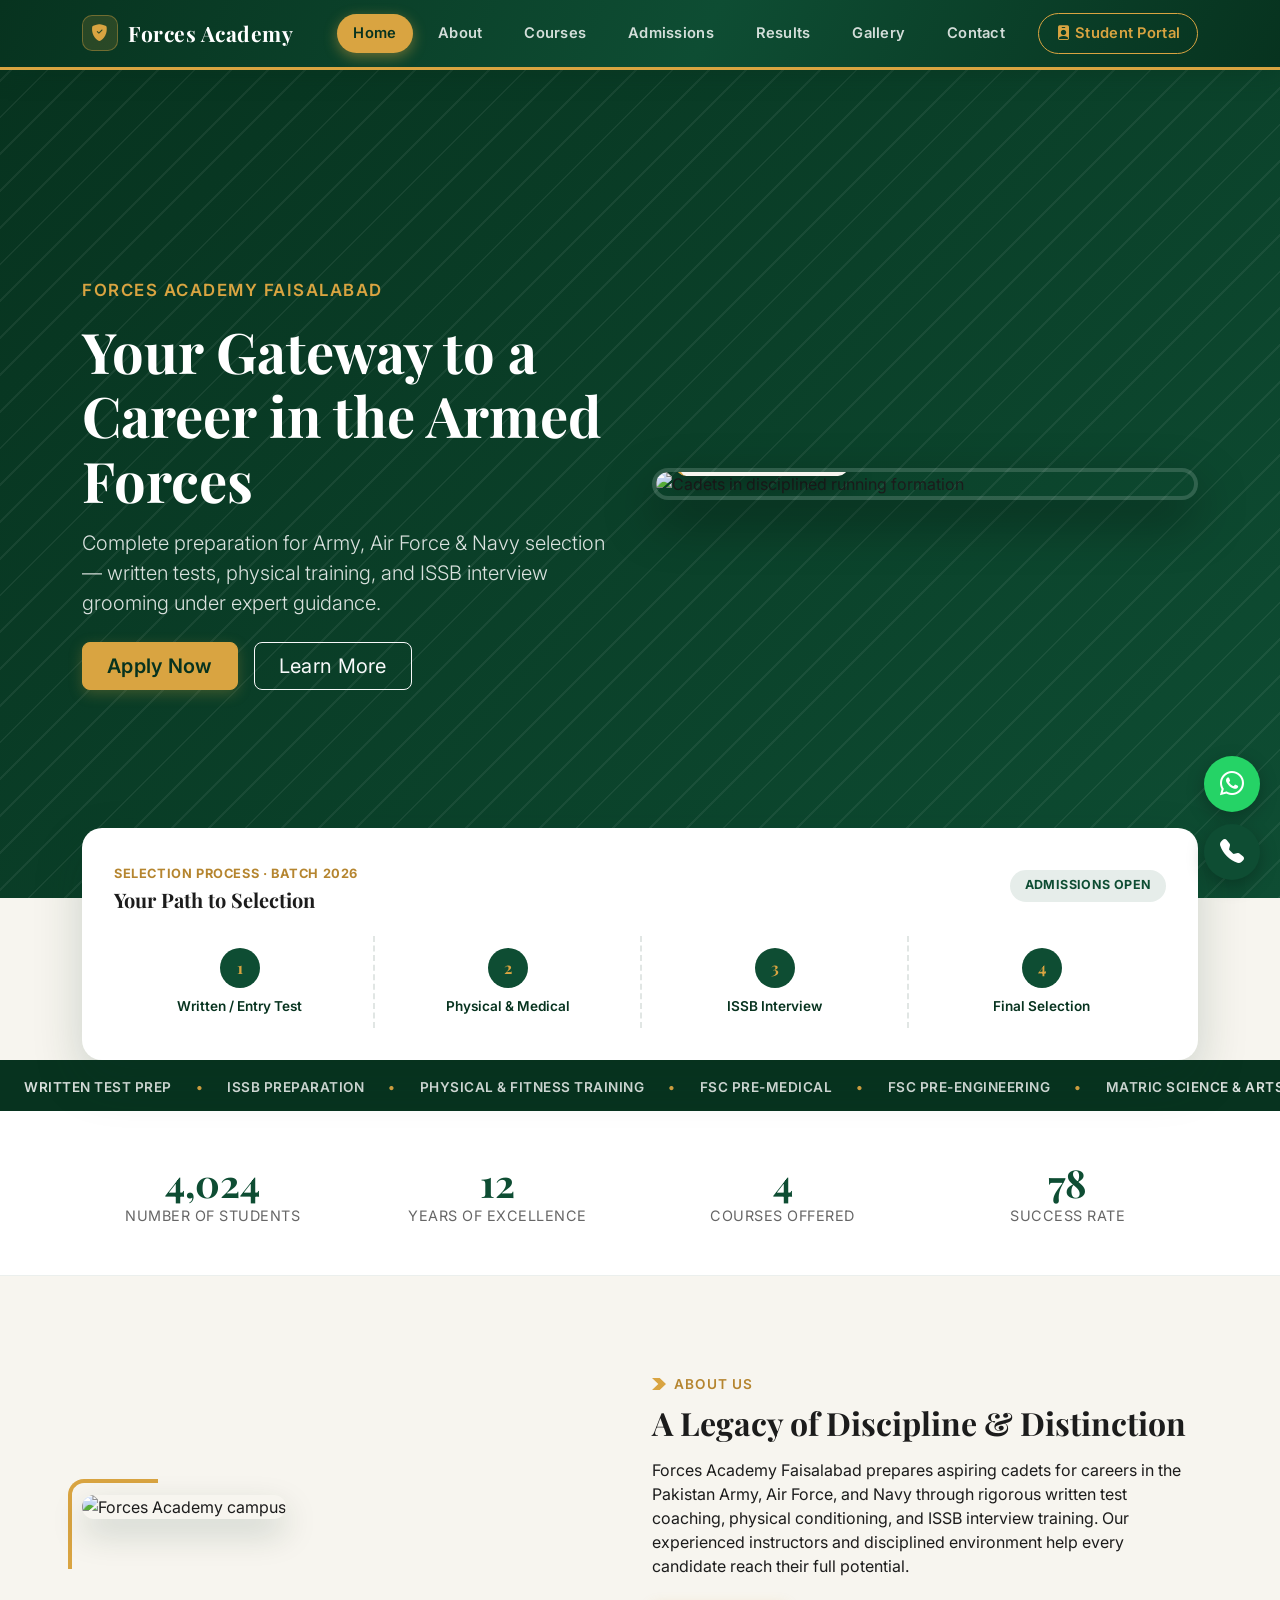
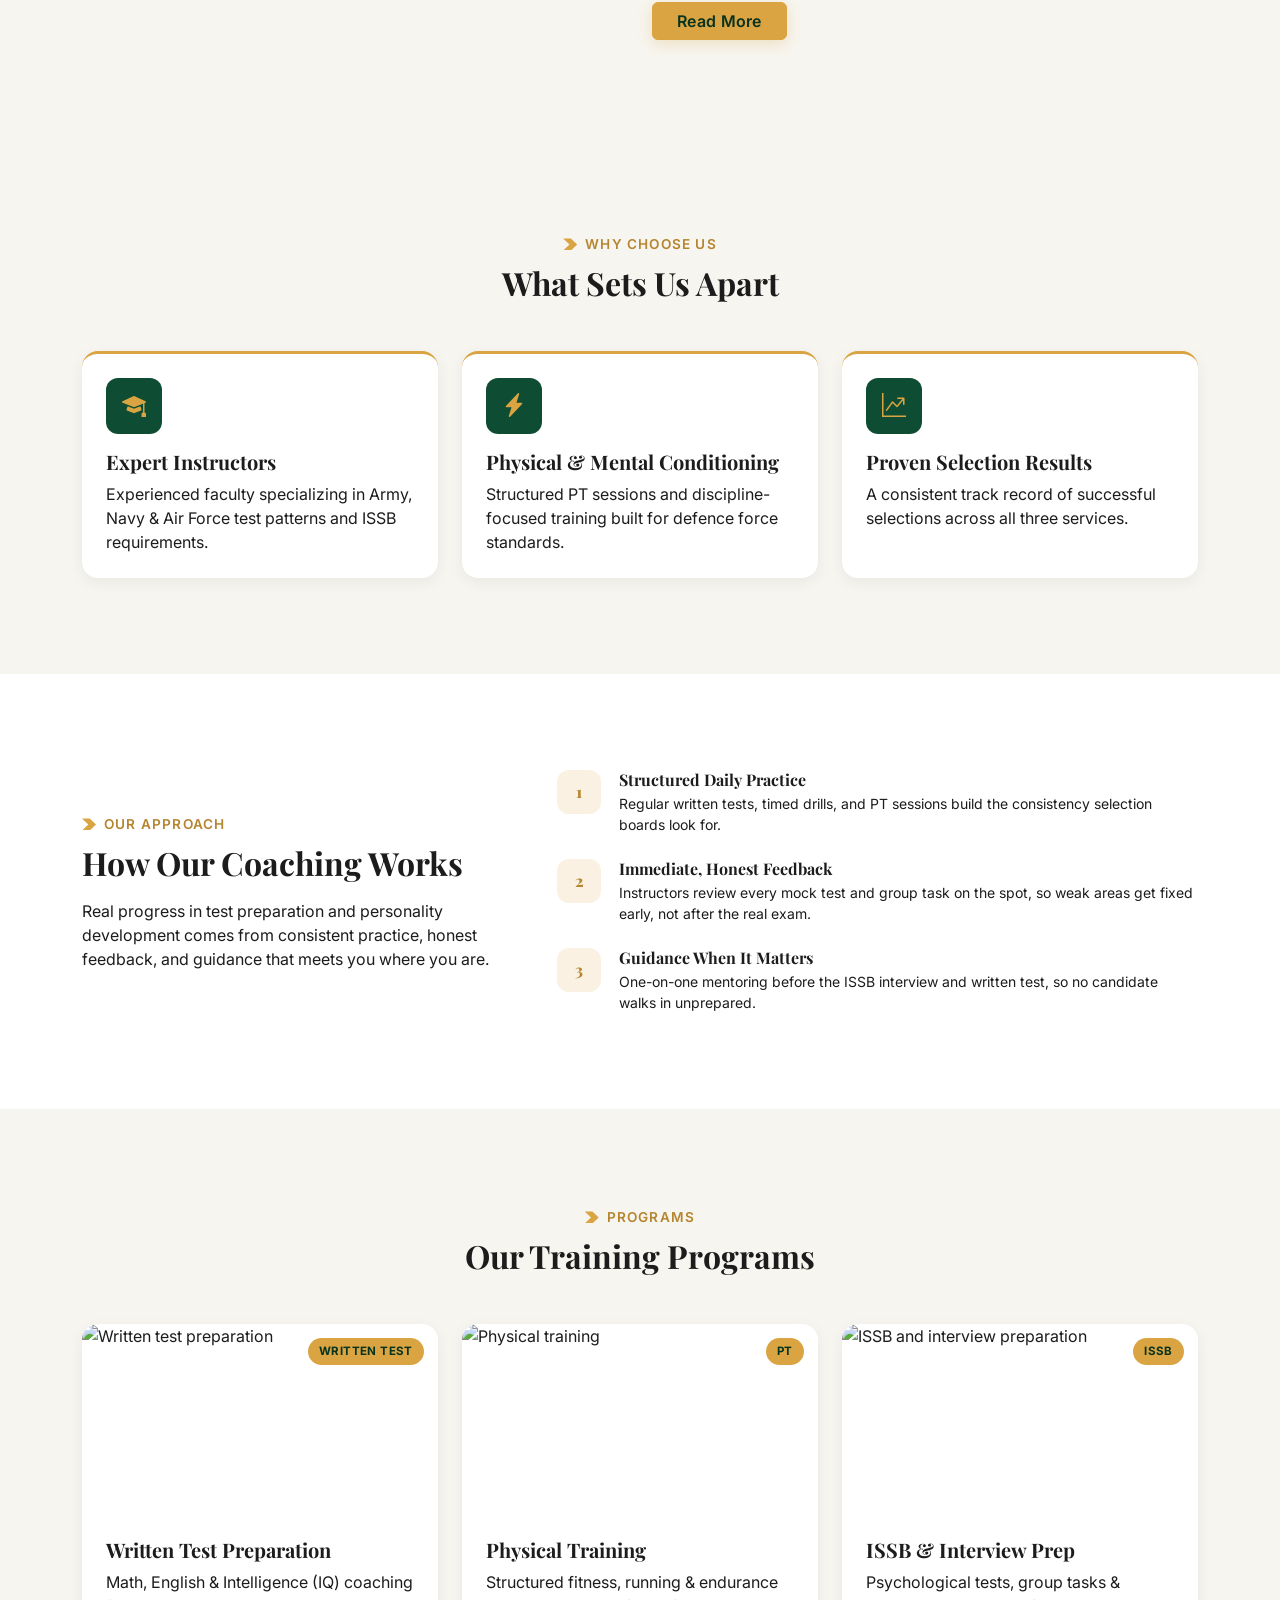
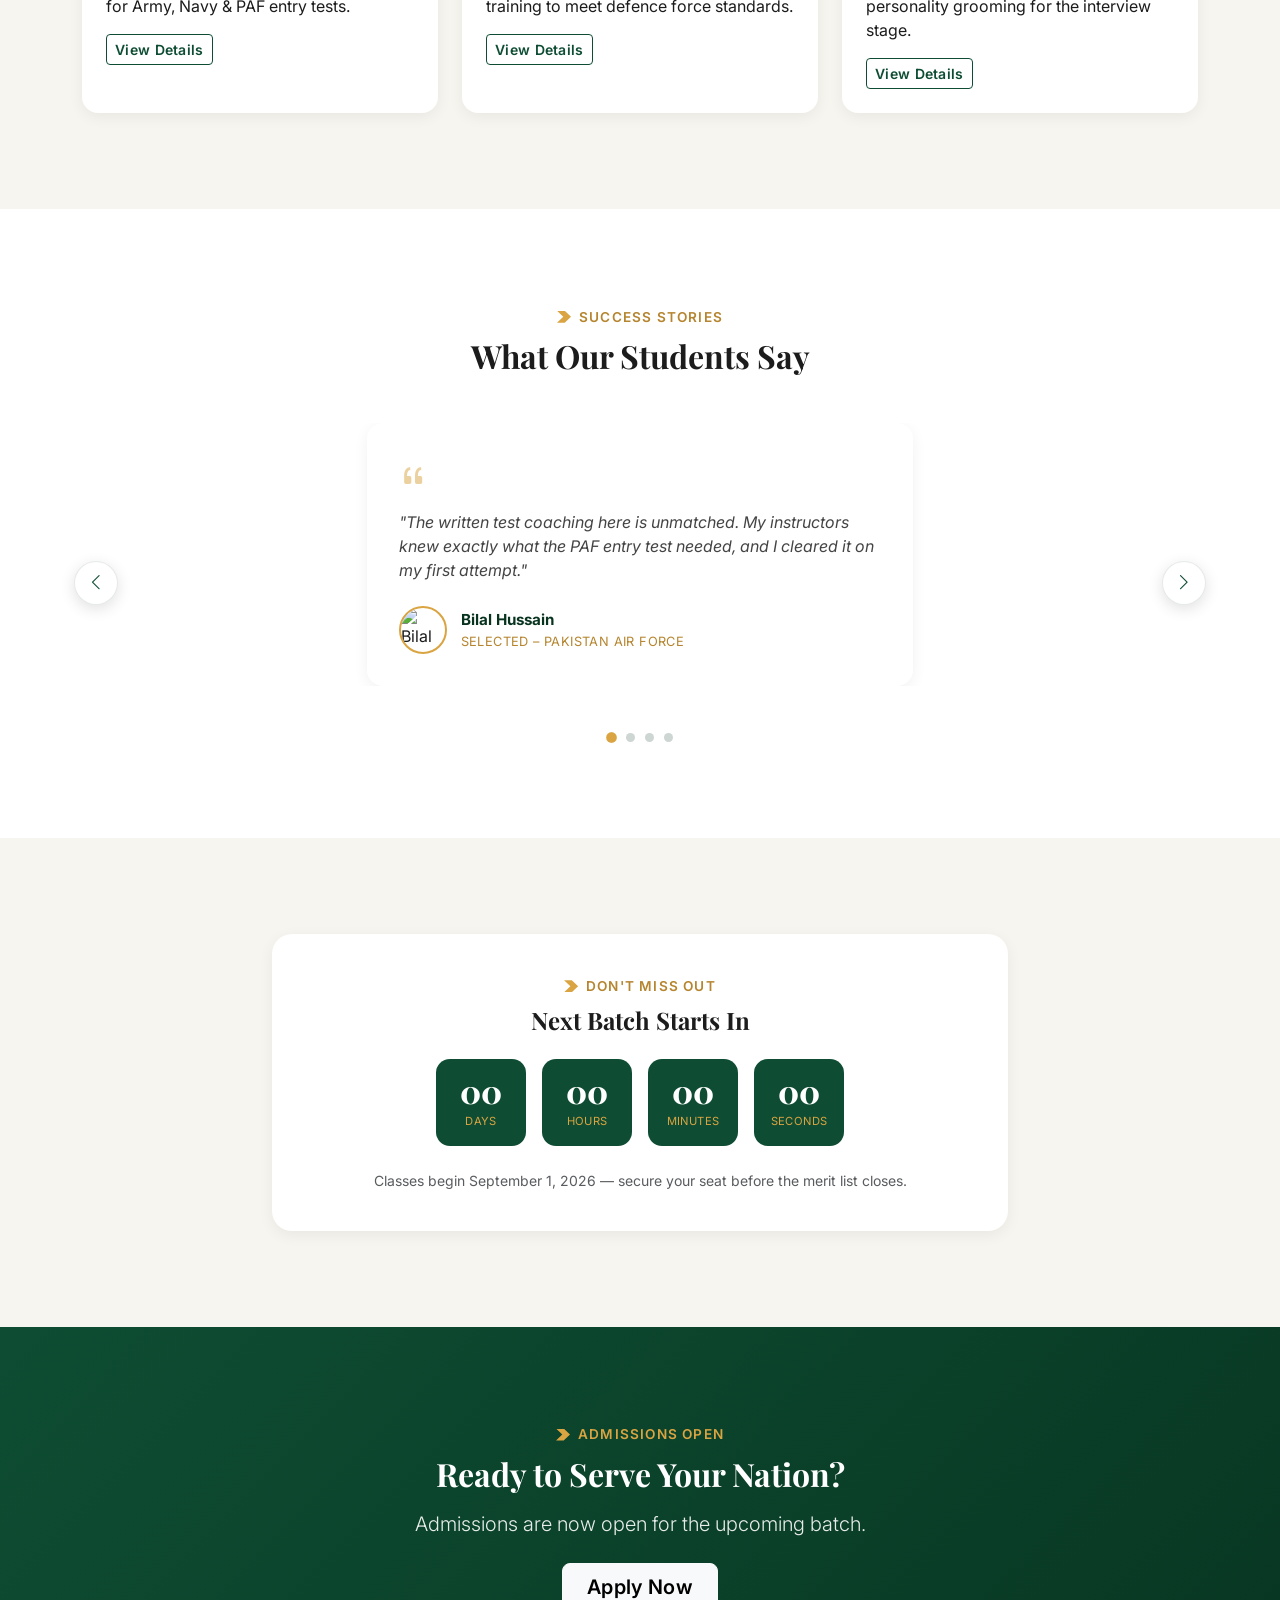
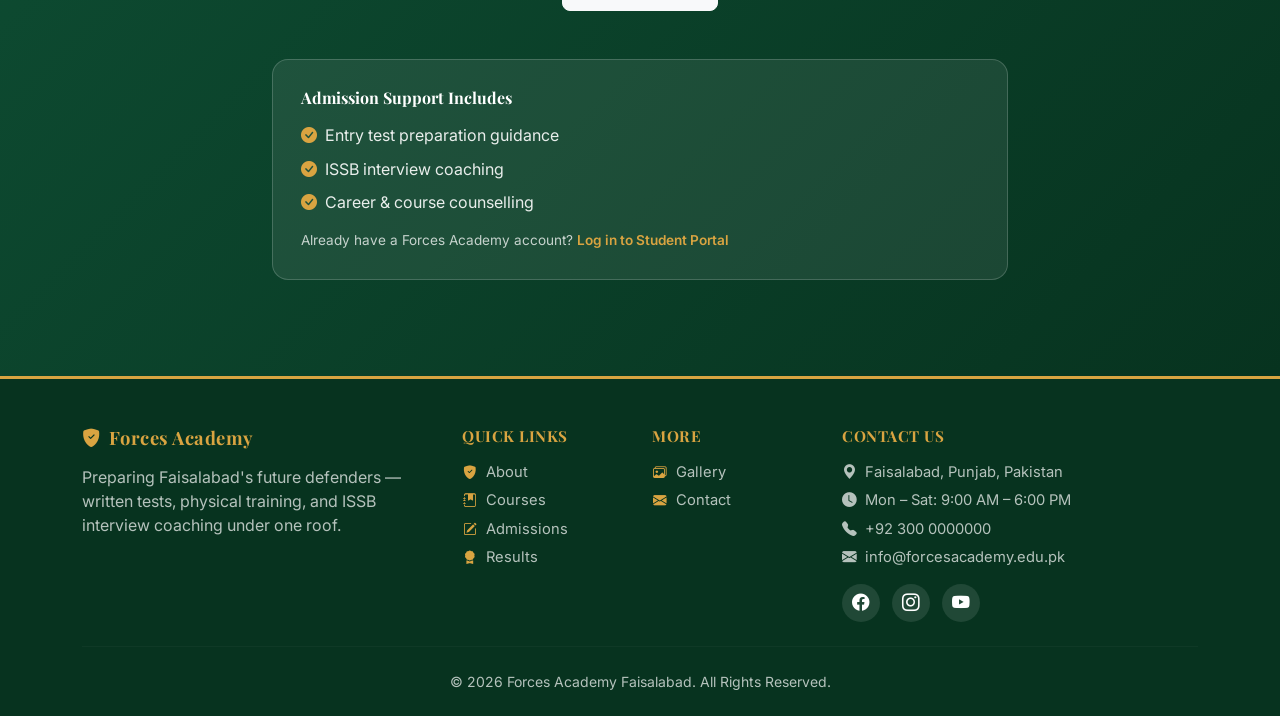
==== commit 0f8743d1: "Fixed scroll reveal fallback for full-page screenshots" ====
--- a/index.html
+++ b/index.html
@@ -679,6 +679,14 @@
         revealEls.forEach(function (el) {
           observer.observe(el);
         });
+
+        // Safety net: force-reveal anything the observer hasn't caught yet
+        // (e.g. full-page screenshot tools that resize the viewport instantly)
+        setTimeout(function () {
+          revealEls.forEach(function (el) {
+            el.classList.add('is-visible');
+          });
+        }, 1200);
       } else {
         revealEls.forEach(function (el) {
           el.classList.add('is-visible');
@@ -705,6 +713,13 @@
       revealTargets.forEach(function (el) {
         observer.observe(el);
       });
+
+      // Safety net: force-reveal anything the observer hasn't caught yet
+      setTimeout(function () {
+        revealTargets.forEach(function (el) {
+          el.classList.add('is-visible');
+        });
+      }, 1200);
     });
   </script>
 </body>
--- a/CSS/style.css
+++ b/CSS/style.css
@@ -2362,6 +2362,24 @@
   color: var(--fa-green-dark);
 }
 
+.achiever-photo {
+  width: 92px;
+  height: 92px;
+  border-radius: 50%;
+  object-fit: cover;
+  border: 3px solid var(--fa-green);
+  display: block;
+  margin: 0 auto -18px;
+  position: relative;
+  z-index: 1;
+  box-shadow: 0 6px 16px rgba(7, 51, 31, 0.18);
+}
+
+.achiever-card.rank-1 .achiever-photo {
+  border-color: var(--fa-gold);
+  box-shadow: 0 6px 20px rgba(217, 164, 65, 0.4);
+}
+
 .achiever-rank {
   width: 48px;
   height: 48px;
@@ -2375,6 +2393,9 @@
   justify-content: center;
   margin: 0 auto 1rem;
   font-size: 1.2rem;
+  position: relative;
+  z-index: 2;
+  border: 3px solid var(--fa-surface);
 }
 
 .achiever-name {
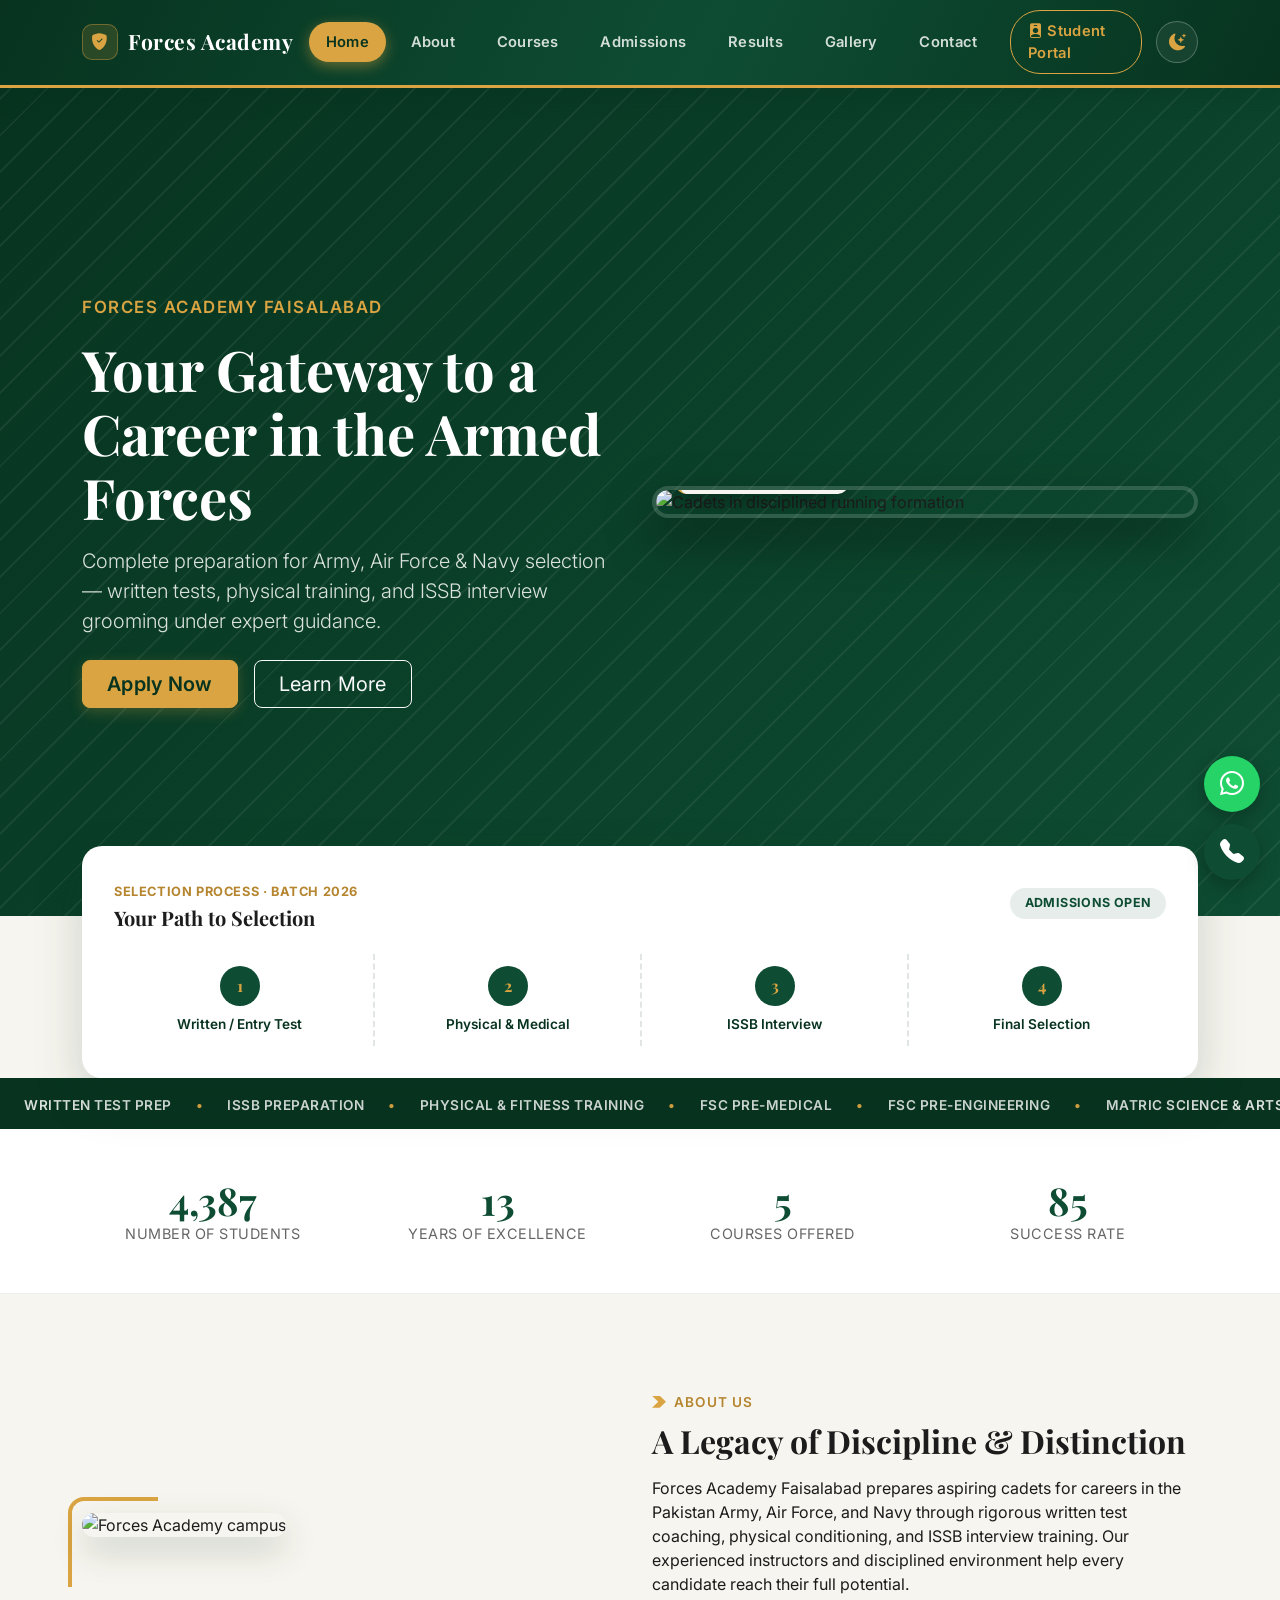
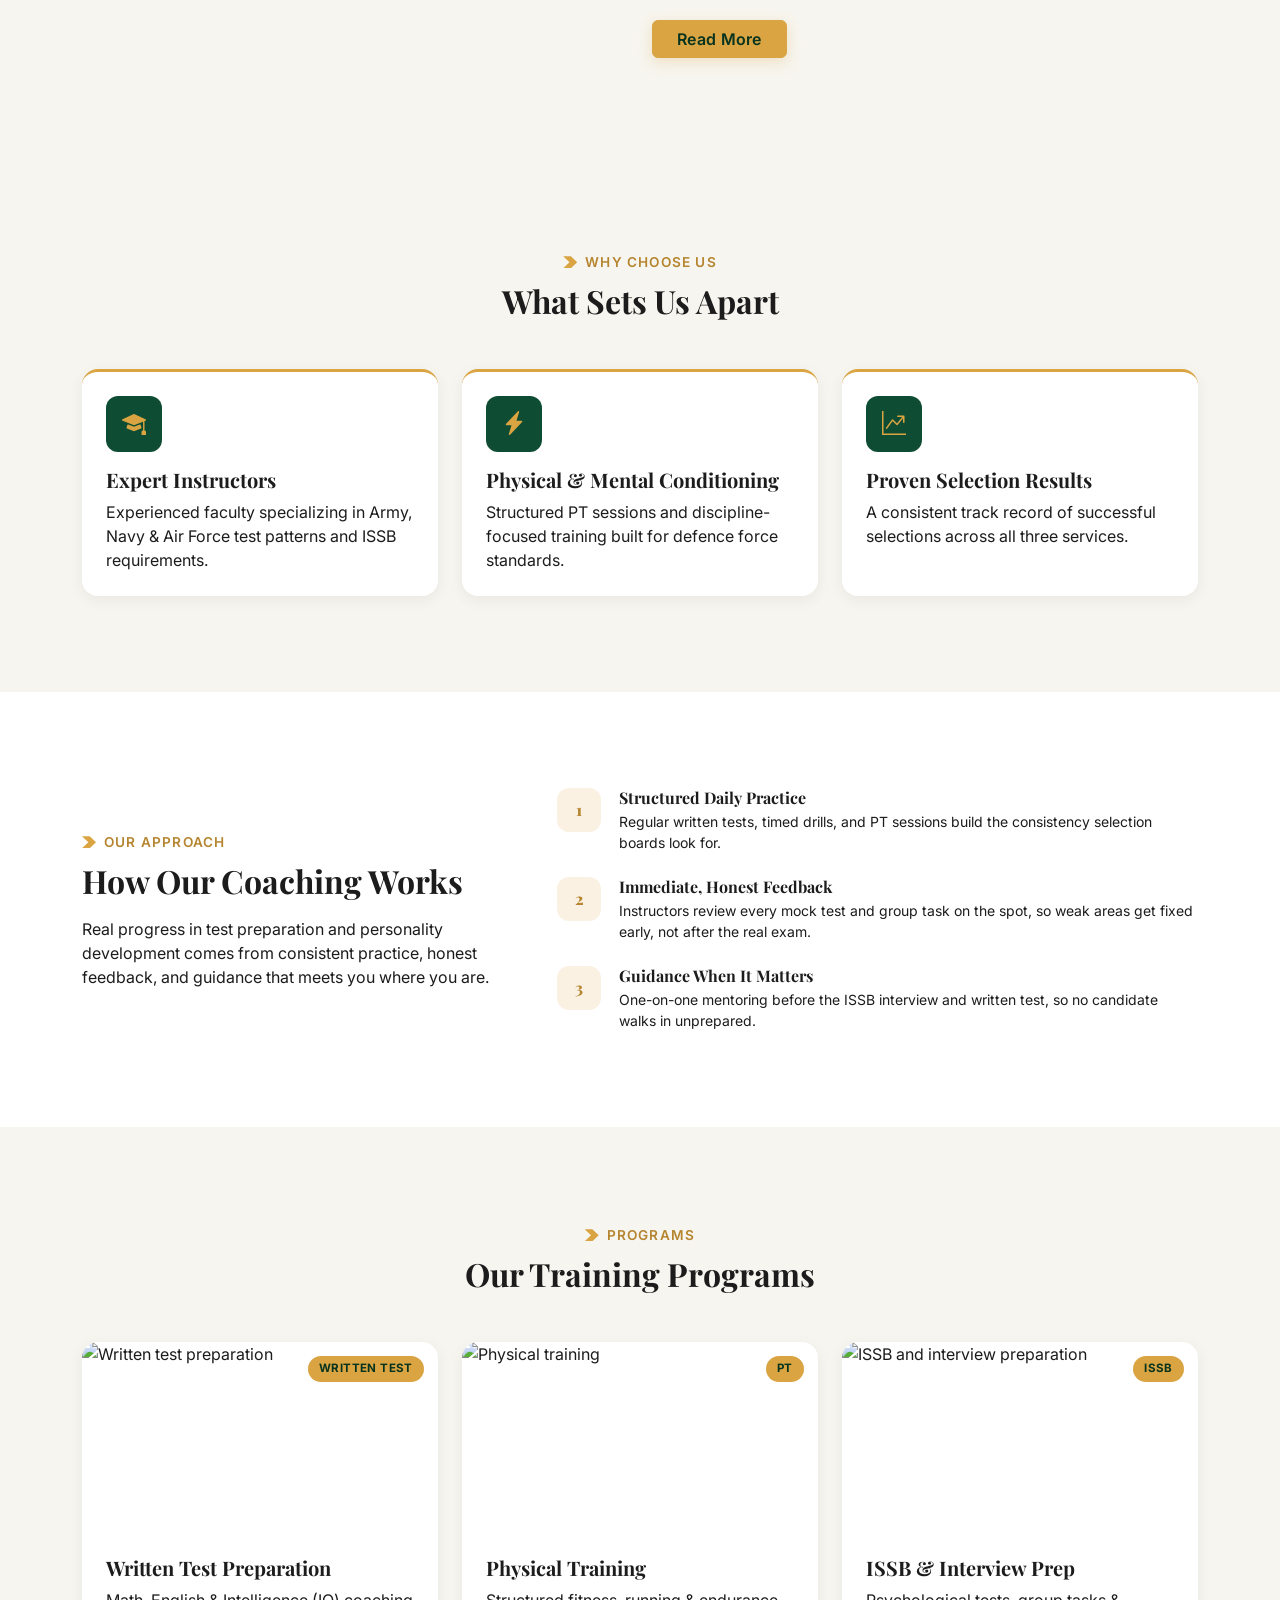
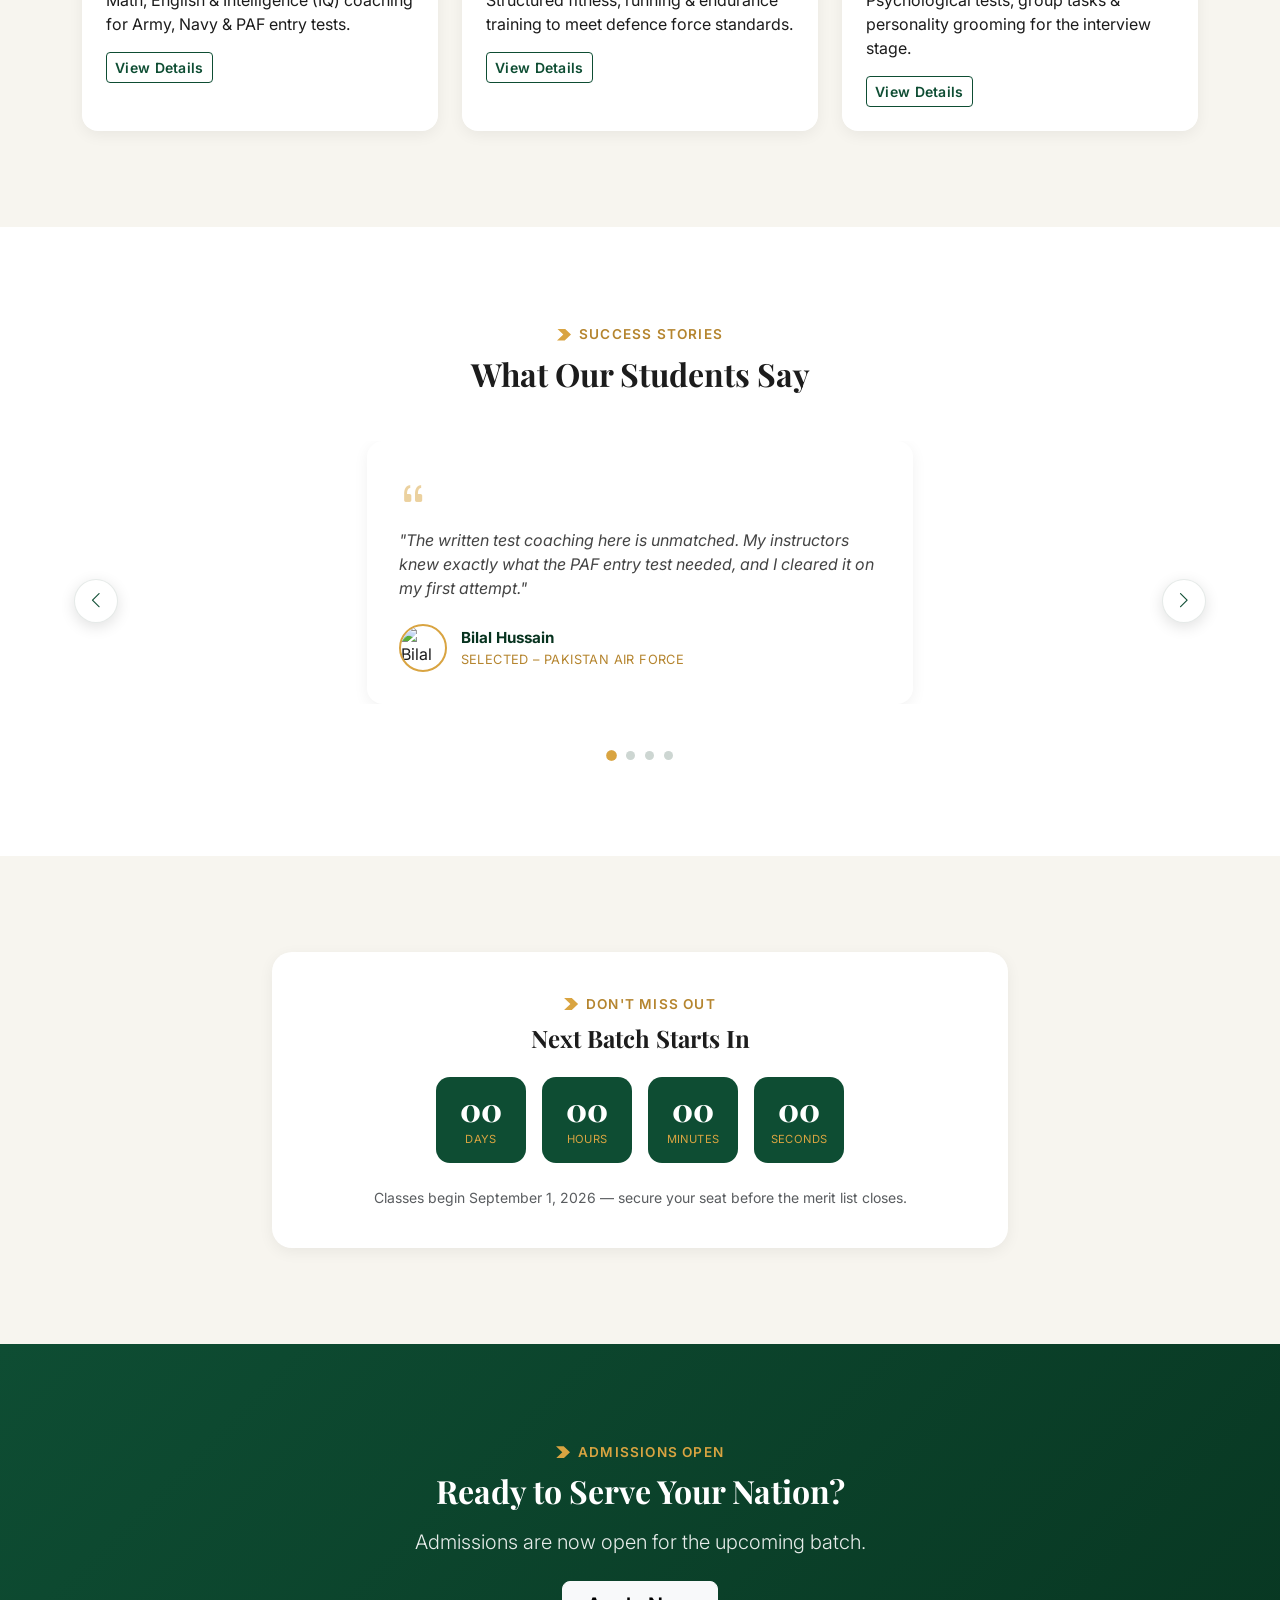
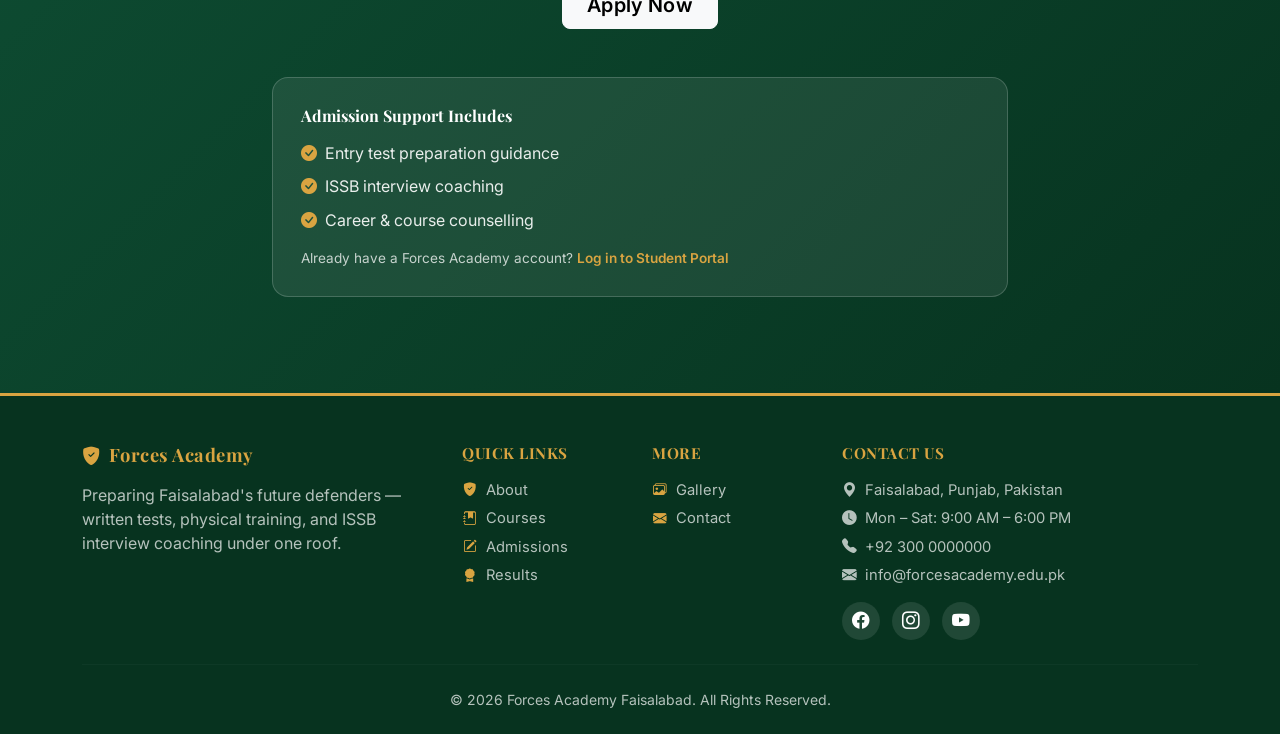
==== commit a53293d7: "Added dark mode toggle and theme switching functionality" ====
--- a/index.html
+++ b/index.html
@@ -2,6 +2,11 @@
 <html lang="en">
 <head>
   <meta charset="UTF-8" />
+  <meta name="description" content="Forces Academy Faisalabad preps students for Army, Air Force & Navy selection with test coaching, physical training, and ISSB grooming. 15+ years, 98% success." />
+  <meta name="keywords" content="Forces Academy Faisalabad, Army entry test academy, Air Force preparation Pakistan, Navy selection coaching, ISSB interview training, defence forces academy Faisalabad" />
+  <meta property="og:title" content="Forces Academy Faisalabad — Your Gateway to a Career in the Armed Forces" />
+  <meta property="og:description" content="Forces Academy Faisalabad preps students for Army, Air Force & Navy selection with test coaching, physical training, and ISSB grooming. 15+ years, 98% success." />
+  <meta property="og:type" content="website" />
 <link rel="icon" type="image/svg+xml" href="data:image/svg+xml,<svg xmlns='http://www.w3.org/2000/svg' viewBox='0 0 24 24'><path fill='%2307331f' d='M12 1 3 5v6c0 5.5 3.8 10.7 9 12 5.2-1.3 9-6.5 9-12V5z'/><path fill='none' stroke='%23d9a441' stroke-width='2' stroke-linecap='round' stroke-linejoin='round' d='M8 12l2.5 2.5L16 9'/></svg>" />
   <meta name="viewport" content="width=device-width, initial-scale=1.0" />
   <title>Forces Academy Faisalabad</title>
@@ -20,6 +25,11 @@
   <noscript><style>body{opacity:1 !important;}</style></noscript>
 </head>
 <body>
+  <script>
+    if (localStorage.getItem('fa-dark-mode') === 'true') {
+      document.body.classList.add('dark-mode');
+    }
+  </script>
   <!-- Floating Contact Buttons -->
   <div class="floating-contact">
     <a href="https://wa.me/923000000000" target="_blank" rel="noopener noreferrer" class="floating-btn whatsapp-btn" aria-label="Chat on WhatsApp" title="Chat on WhatsApp">
@@ -74,6 +84,11 @@
                  <li class="nav-item ms-lg-2">
             <a class="nav-link nav-portal-btn" href="#"><i class="bi bi-person-badge-fill me-1"></i>Student Portal</a>
           </li>
+          <li class="nav-item d-flex align-items-center">
+            <button type="button" class="theme-toggle-btn" id="themeToggleBtn" aria-label="Toggle dark mode" title="Toggle dark mode">
+              <i class="bi bi-moon-stars-fill"></i>
+            </button>
+          </li>
         </ul>
       </div>
     </div>
@@ -87,7 +102,7 @@
         <!-- Left: Text -->
         <div class="col-lg-6 text-white">
           <span class="hero-eyebrow">Forces Academy Faisalabad</span>
-          <h1 class="display-4 fw-bold mb-3 mt-3">
+          <h1 class="display-4 fw-bold mb-3 mt-3 hero-fade-in">
             Your Gateway to a Career in the Armed Forces
           </h1>
           <p class="lead mb-4">
@@ -179,22 +194,22 @@
     <div class="container">
       <div class="row text-center gy-4">
 
-        <div class="col-6 col-md-3">
+        <div class="col-6 col-md-3 stat-slide-up">
           <h2 class="stat-number fw-bold mb-0" data-target="5000">0+</h2>
           <p class="stat-label mb-0">Number of Students</p>
         </div>
 
-        <div class="col-6 col-md-3">
+        <div class="col-6 col-md-3 stat-slide-up">
           <h2 class="stat-number fw-bold mb-0" data-target="15">0+</h2>
           <p class="stat-label mb-0">Years of Excellence</p>
         </div>
 
-        <div class="col-6 col-md-3">
+        <div class="col-6 col-md-3 stat-slide-up">
           <h2 class="stat-number fw-bold mb-0" data-target="6">0</h2>
           <p class="stat-label mb-0">Courses Offered</p>
         </div>
 
-        <div class="col-6 col-md-3">
+        <div class="col-6 col-md-3 stat-slide-up">
           <h2 class="stat-number fw-bold mb-0" data-target="98">0%</h2>
           <p class="stat-label mb-0">Success Rate</p>
         </div>
@@ -332,7 +347,7 @@
       </div>
       <div class="row g-4">
         <div class="col-md-4">
-          <div class="course-card h-100 rounded-4 overflow-hidden">
+          <div class="course-card stagger-card h-100 rounded-4 overflow-hidden">
             <div class="course-img-wrap">
               <img
                 src="https://images.unsplash.com/photo-1503676260728-1c00da094a0b?fm=jpg&q=80&w=800&auto=format&fit=crop"
@@ -348,7 +363,7 @@
           </div>
         </div>
         <div class="col-md-4">
-          <div class="course-card h-100 rounded-4 overflow-hidden">
+          <div class="course-card stagger-card h-100 rounded-4 overflow-hidden">
             <div class="course-img-wrap">
               <img
                 src="https://images.unsplash.com/photo-1502904550040-7534597429ae?fm=jpg&q=80&w=800&auto=format&fit=crop"
@@ -364,7 +379,7 @@
           </div>
         </div>
         <div class="col-md-4">
-          <div class="course-card h-100 rounded-4 overflow-hidden">
+          <div class="course-card stagger-card h-100 rounded-4 overflow-hidden">
             <div class="course-img-wrap">
               <img
                 src="https://images.unsplash.com/photo-1522202176988-66273c2fd55f?fm=jpg&q=80&w=800&auto=format&fit=crop"
@@ -657,7 +672,8 @@
       var revealSelectors = '.feature-card, .course-card, .team-card, .testimonial-card, ' +
         '.achiever-card, .results-summary-card, .award-card, .mv-card, .eligibility-card, ' +
         '.seat-card, .contact-info-card, .gallery-item, .batch-compare-card, .fee-calc-card, ' +
-        '.consultation-card, .selection-process-card, .countdown-card, .timeline-item, .course-finder-card';
+        '.consultation-card, .selection-process-card, .countdown-card, .timeline-item, .course-finder-card, ' +
+        '.stat-slide-up';
       var revealEls = document.querySelectorAll(revealSelectors);
 
       if (!revealEls.length) return;
--- a/CSS/style.css
+++ b/CSS/style.css
@@ -12,6 +12,146 @@
   --font-body: "Inter", "Segoe UI", system-ui, -apple-system, sans-serif;
 }
 
+/* =========================================================
+   Dark Mode (Week 6) — all dark-mode colors live here
+   ========================================================= */
+body.dark-mode {
+  --fa-cream: #10151b;
+  --fa-ink: #e9e7e0;
+  --fa-surface: #1a232c;
+  --fa-card-border: rgba(255, 255, 255, 0.1);
+  background-color: var(--fa-cream);
+}
+
+body.dark-mode .stat-label,
+body.dark-mode .seat-status-text,
+body.dark-mode .team-title,
+body.dark-mode .achiever-detail,
+body.dark-mode .testimonial-text,
+body.dark-mode .results-summary-label,
+body.dark-mode .gallery-results-count,
+body.dark-mode .text-muted {
+  color: rgba(233, 231, 224, 0.65) !important;
+}
+
+body.dark-mode .course-card,
+body.dark-mode .feature-card,
+body.dark-mode .team-card,
+body.dark-mode .testimonial-card,
+body.dark-mode .achiever-card,
+body.dark-mode .results-summary-card,
+body.dark-mode .award-card,
+body.dark-mode .mv-card,
+body.dark-mode .eligibility-card,
+body.dark-mode .seat-card,
+body.dark-mode .contact-info-card,
+body.dark-mode .batch-compare-card,
+body.dark-mode .fee-calc-card,
+body.dark-mode .contact-form-card,
+body.dark-mode .results-filter-bar,
+body.dark-mode .course-finder-card,
+body.dark-mode .static-map-card,
+body.dark-mode .upload-cta-card,
+body.dark-mode .faq-accordion .accordion-button,
+body.dark-mode .faq-accordion .accordion-body,
+body.dark-mode .gallery-filter-tabs,
+body.dark-mode .office-hours-table,
+body.dark-mode .syllabus-card,
+body.dark-mode .countdown-card {
+  background-color: var(--fa-surface) !important;
+  border-color: var(--fa-card-border);
+  box-shadow: 0 4px 15px rgba(0, 0, 0, 0.35);
+}
+
+body.dark-mode .static-map-card h6,
+body.dark-mode .static-map-card p,
+body.dark-mode .office-hours-table .day-label,
+body.dark-mode .achiever-name,
+body.dark-mode .team-card h5,
+body.dark-mode .course-card h5,
+body.dark-mode .feature-card h5 {
+  color: var(--fa-ink);
+}
+
+body.dark-mode .results-table tbody tr,
+body.dark-mode .results-table tbody td,
+body.dark-mode .fee-table tbody tr,
+body.dark-mode .fee-table tbody td,
+body.dark-mode .fee-table tbody th,
+body.dark-mode .compare-table tbody td {
+  background-color: var(--fa-surface) !important;
+  color: var(--fa-ink) !important;
+  border-color: var(--fa-card-border);
+}
+
+body.dark-mode .fee-table tbody tr:hover,
+body.dark-mode .fee-table tbody tr:hover td {
+  background-color: rgba(217, 164, 65, 0.1) !important;
+}
+
+/* Headings, labels, and names that used a fixed green text color
+   (designed for white cards) need to switch to the light ink color
+   now that their card/surface backgrounds turn dark. */
+body.dark-mode .eligibility-card h5,
+body.dark-mode .results-filter-bar .form-label,
+body.dark-mode .office-hours-table .day-label,
+body.dark-mode .timeline-year,
+body.dark-mode .contact-form-card .form-label,
+body.dark-mode .course-finder-card .form-label,
+body.dark-mode .course-finder-result-title,
+body.dark-mode .fee-calc-card .form-label,
+body.dark-mode .fee-calc-result-label,
+body.dark-mode .fee-calc-result-amount,
+body.dark-mode .seat-card h6,
+body.dark-mode .success-breakdown-header .course-name,
+body.dark-mode .batch-compare-label,
+body.dark-mode .testimonial-name,
+body.dark-mode .achiever-name,
+body.dark-mode .static-map-card h6,
+body.dark-mode .office-hours-table,
+body.dark-mode .contact-quick-link span,
+body.dark-mode .results-summary-number,
+body.dark-mode .stat-number,
+body.dark-mode .apply-step h6 {
+  color: var(--fa-ink) !important;
+}
+
+/* Accordion (FAQ) — collapsed question text and body copy need to flip too */
+body.dark-mode .faq-accordion .accordion-button {
+  color: var(--fa-ink) !important;
+}
+
+body.dark-mode .faq-accordion .accordion-body {
+  color: var(--fa-ink) !important;
+}
+
+/* Badges/status pills that sit on cards with a low-opacity tinted
+   background — brighten the tint and text so they stay legible */
+body.dark-mode .selection-status-badge {
+  background-color: rgba(217, 164, 65, 0.18);
+  color: var(--fa-gold);
+}
+
+body.dark-mode .status-badge.status-selected {
+  background-color: rgba(46, 204, 113, 0.18);
+  color: #6fe3a0;
+}
+
+body.dark-mode .status-badge.status-qualified {
+  background-color: rgba(217, 164, 65, 0.18);
+  color: var(--fa-gold);
+}
+
+body.dark-mode .status-badge.status-not-selected {
+  background-color: rgba(255, 255, 255, 0.1);
+  color: rgba(233, 231, 224, 0.75);
+}
+
+body.dark-mode .status-badge.status-in-process {
+  background-color: rgba(28, 107, 72, 0.25);
+  color: #7fd6ae;
+}
+
 * {
   box-sizing: border-box;
 }
@@ -88,6 +228,28 @@
 
 #mainNav .navbar-nav {
   gap: 4px;
+}
+
+.theme-toggle-btn {
+  width: 42px;
+  height: 42px;
+  border-radius: 50%;
+  border: 1.5px solid rgba(255, 255, 255, 0.25);
+  background-color: rgba(255, 255, 255, 0.06);
+  color: var(--fa-gold);
+  font-size: 1.05rem;
+  display: flex;
+  align-items: center;
+  justify-content: center;
+  margin-left: 6px;
+  transition: background-color 0.2s ease, transform 0.3s ease, border-color 0.2s ease;
+  flex-shrink: 0;
+}
+
+.theme-toggle-btn:hover {
+  background-color: rgba(217, 164, 65, 0.18);
+  border-color: var(--fa-gold);
+  transform: rotate(20deg);
 }
 
 #mainNav .nav-portal-btn {
@@ -2984,4 +3146,95 @@
     height: 42px;
     font-size: 1.05rem;
   }
+}
+
+/* =========================================================
+   Week 6 — Page Load Animations (Home page)
+   ========================================================= */
+
+/* Hero heading fades in on page load (runs once body.page-loaded is set) */
+@keyframes heroFadeIn {
+  from {
+    opacity: 0;
+    transform: translateY(18px);
+  }
+  to {
+    opacity: 1;
+    transform: translateY(0);
+  }
+}
+
+.hero-fade-in {
+  opacity: 0;
+}
+
+body.page-loaded .hero-fade-in {
+  animation: heroFadeIn 0.9s ease 0.15s forwards;
+}
+
+@media (prefers-reduced-motion: reduce) {
+  .hero-fade-in {
+    opacity: 1;
+    animation: none;
+  }
+}
+
+/* Stats cards slide up as they come into view */
+@keyframes statSlideUp {
+  from {
+    opacity: 0;
+    transform: translateY(40px);
+  }
+  to {
+    opacity: 1;
+    transform: translateY(0);
+  }
+}
+
+.stat-slide-up {
+  opacity: 0;
+}
+
+.stat-slide-up.is-visible {
+  animation: statSlideUp 0.6s ease forwards;
+}
+
+/* Course cards on the Home page appear one by one with a short delay between each */
+@keyframes cardFadeInUp {
+  from {
+    opacity: 0;
+    transform: translateY(30px);
+  }
+  to {
+    opacity: 1;
+    transform: translateY(0);
+  }
+}
+
+.stagger-card {
+  opacity: 0;
+}
+
+.stagger-card.is-visible {
+  animation: cardFadeInUp 0.6s ease forwards;
+}
+
+#courses-preview .col-md-4:nth-child(1) .stagger-card.is-visible {
+  animation-delay: 0s;
+}
+
+#courses-preview .col-md-4:nth-child(2) .stagger-card.is-visible {
+  animation-delay: 0.18s;
+}
+
+#courses-preview .col-md-4:nth-child(3) .stagger-card.is-visible {
+  animation-delay: 0.36s;
+}
+
+@media (prefers-reduced-motion: reduce) {
+  .stat-slide-up,
+  .stagger-card {
+    opacity: 1;
+    animation: none;
+  }
 }
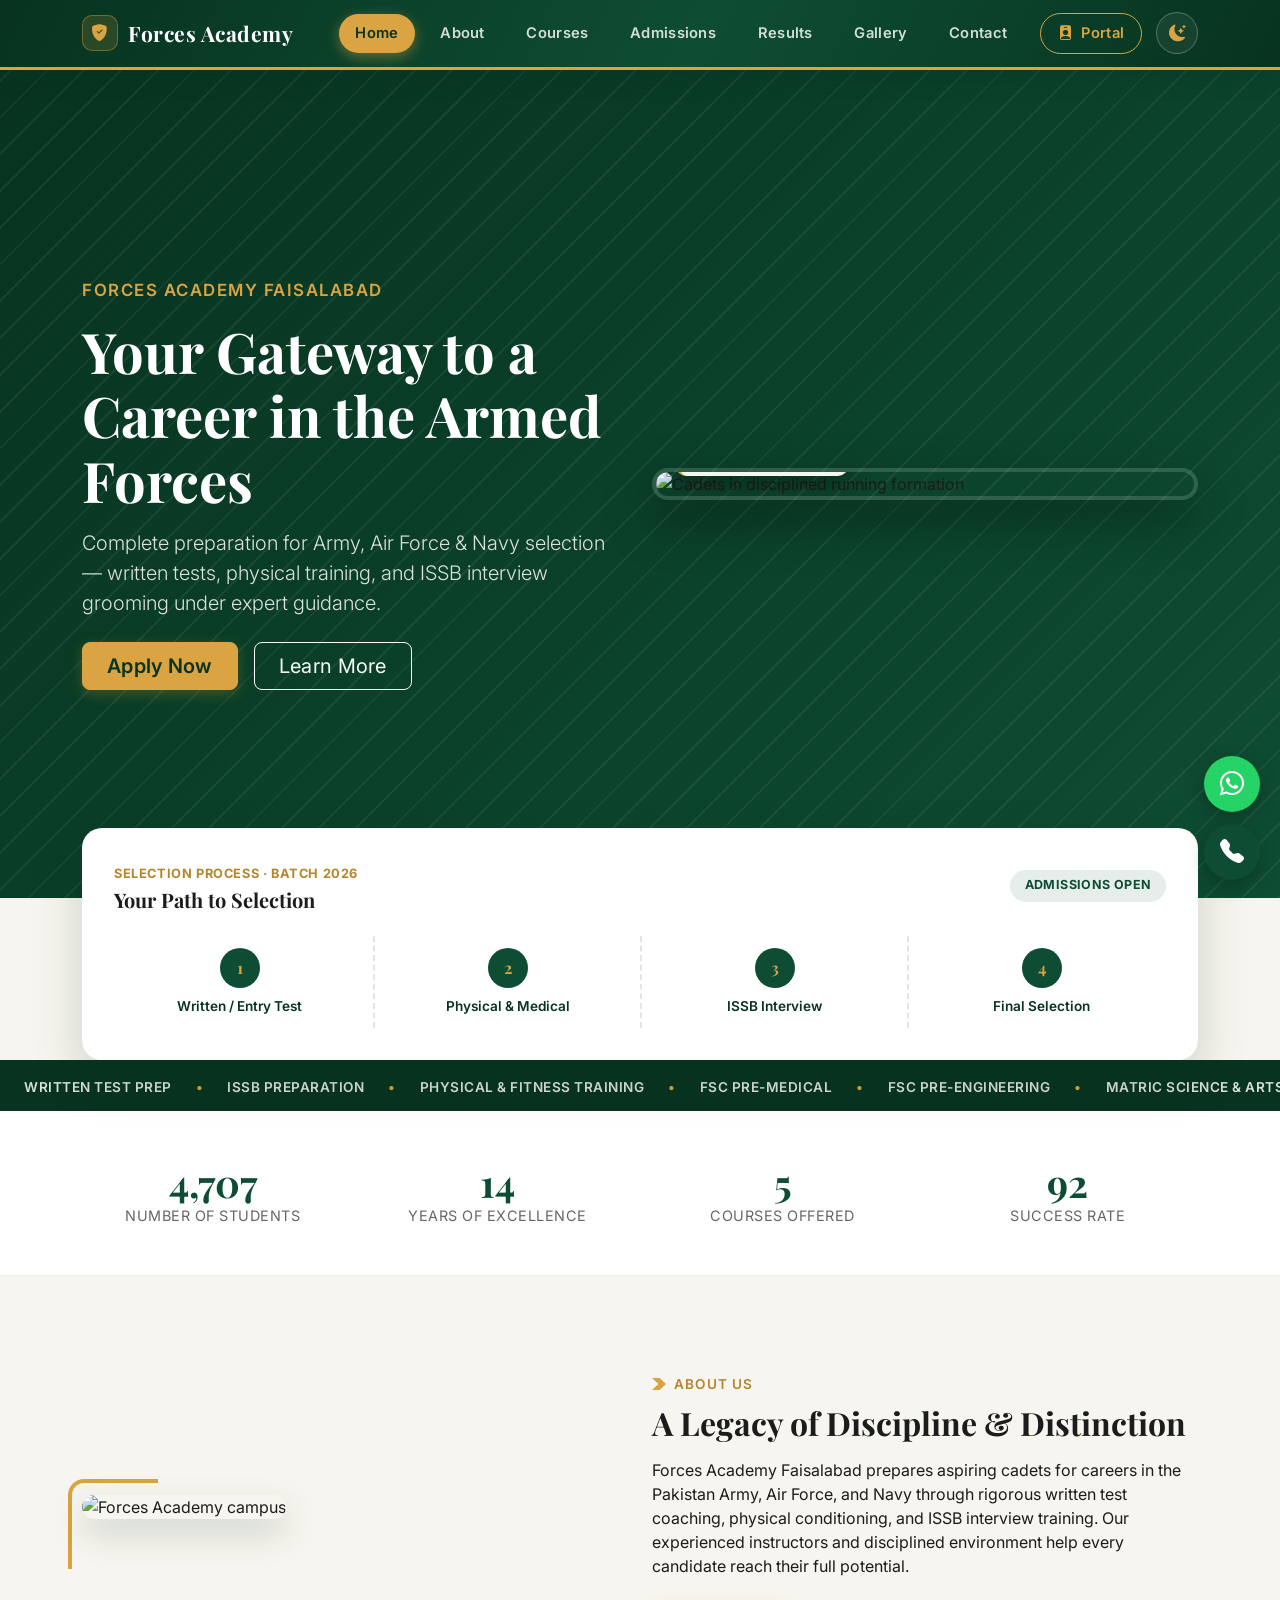
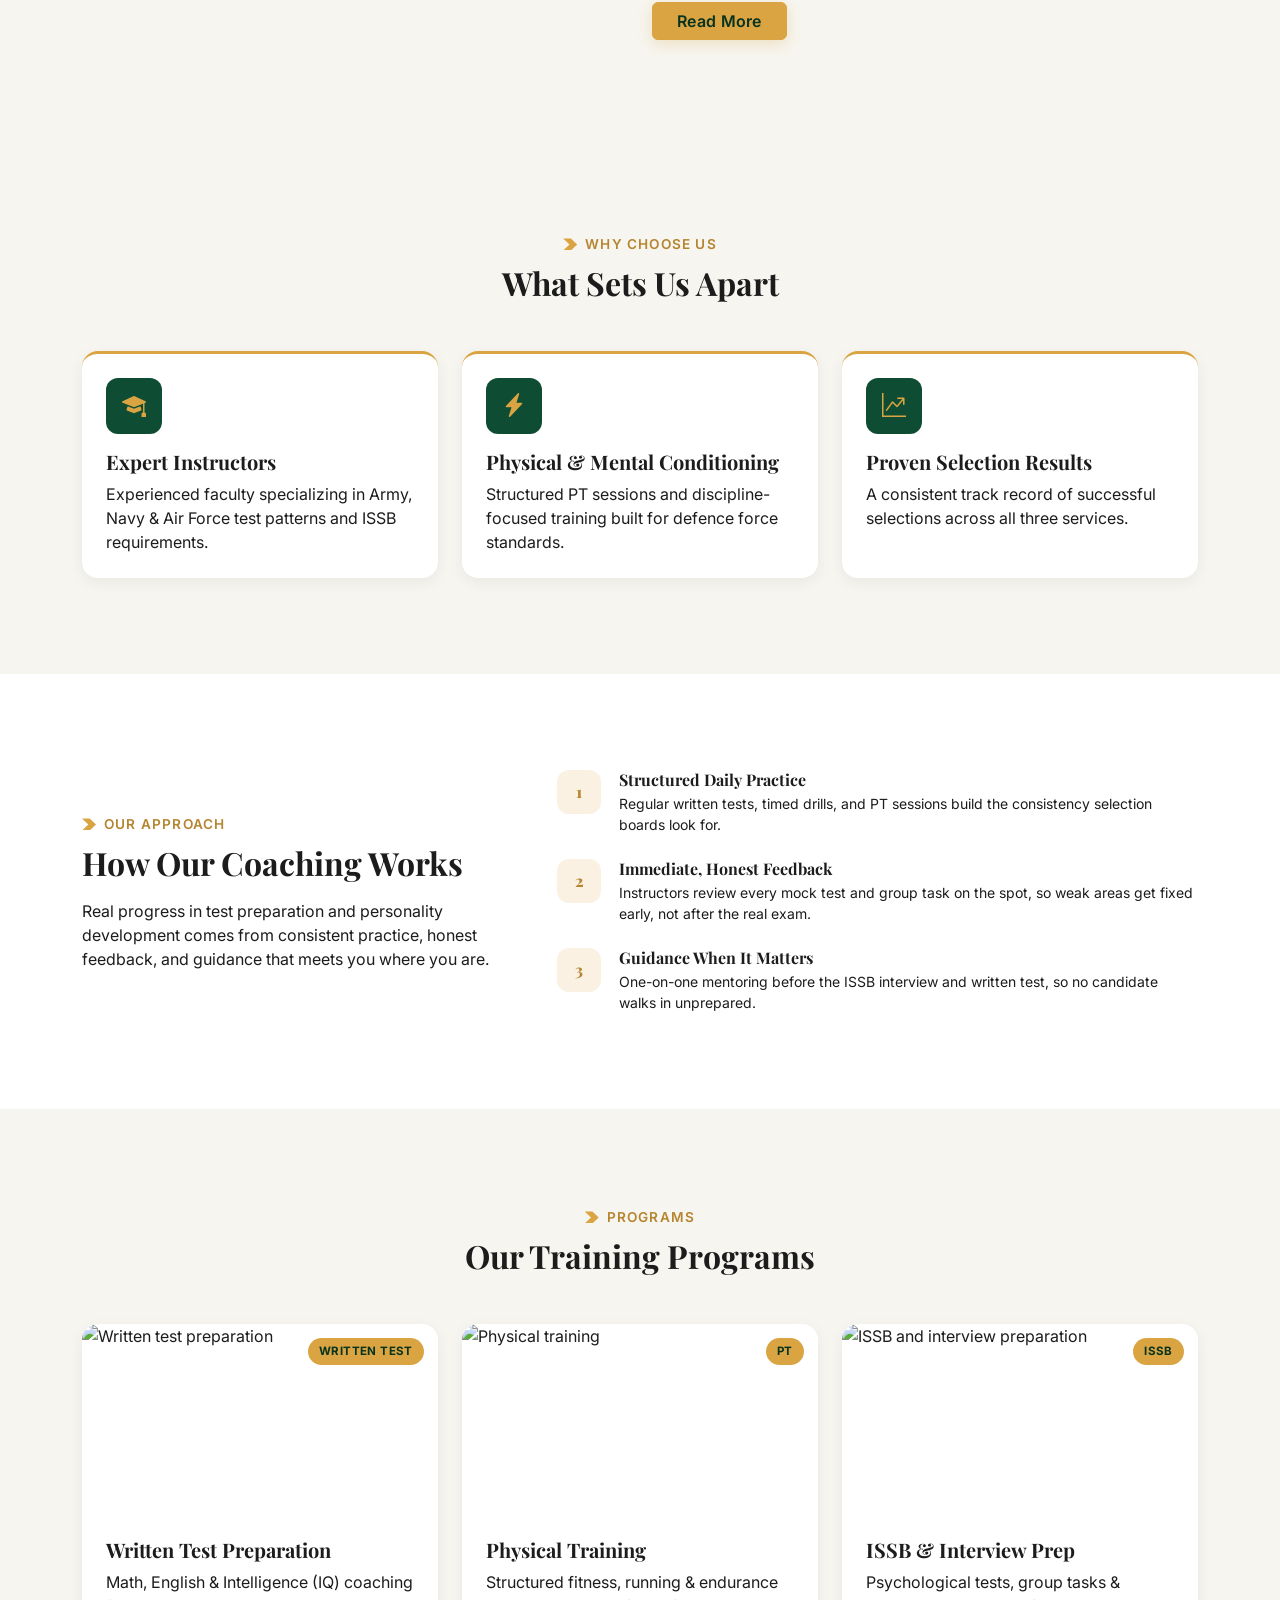
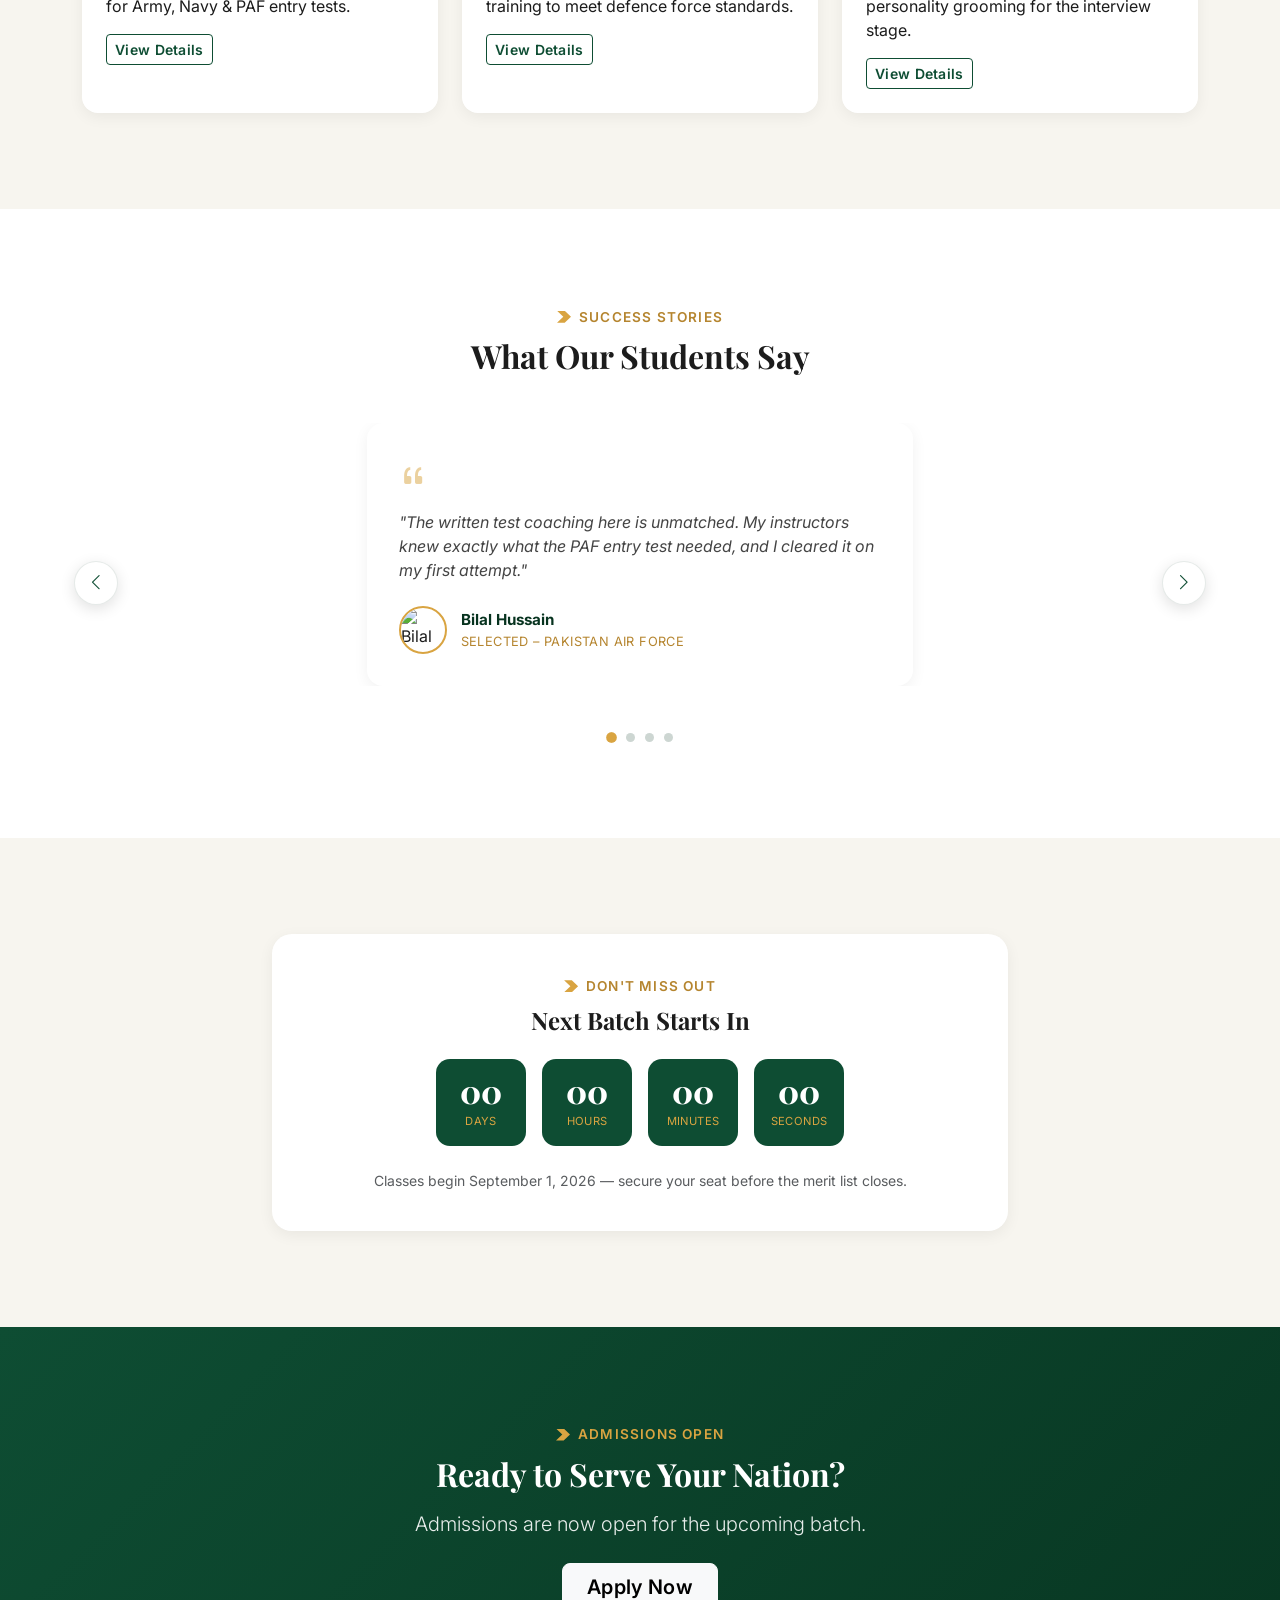
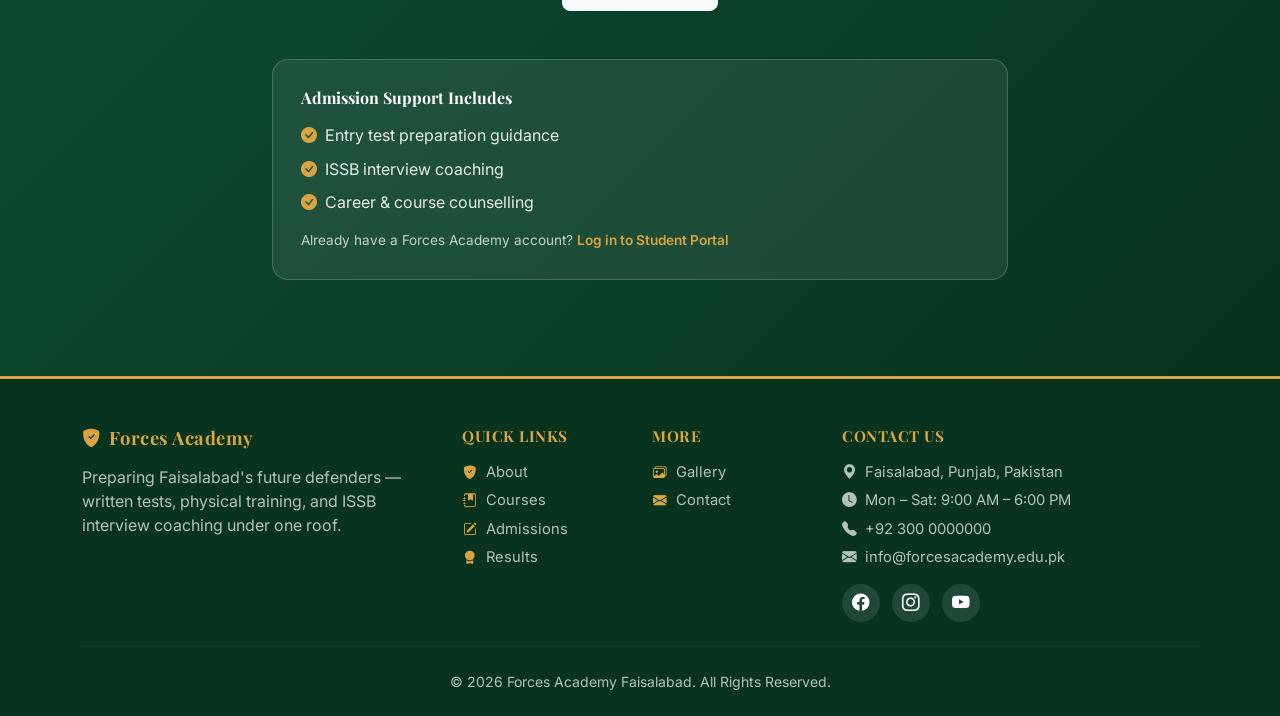
==== commit 48f37a2f: "Enhanced website SEO and accessibility with meta tags and alt attributes" ====
--- a/index.html
+++ b/index.html
@@ -82,7 +82,7 @@
             <a class="nav-link" href="contact.html">Contact</a>
           </li>
                  <li class="nav-item ms-lg-2">
-            <a class="nav-link nav-portal-btn" href="#"><i class="bi bi-person-badge-fill me-1"></i>Student Portal</a>
+            <a class="nav-link nav-portal-btn" href="#"><i class="bi bi-person-badge-fill me-1"></i> Portal</a>
           </li>
           <li class="nav-item d-flex align-items-center">
             <button type="button" class="theme-toggle-btn" id="themeToggleBtn" aria-label="Toggle dark mode" title="Toggle dark mode">
--- a/CSS/style.css
+++ b/CSS/style.css
@@ -112,7 +112,31 @@
 body.dark-mode .contact-quick-link span,
 body.dark-mode .results-summary-number,
 body.dark-mode .stat-number,
-body.dark-mode .apply-step h6 {
+body.dark-mode .apply-step h6,
+body.dark-mode .selection-step-label {
+  color: var(--fa-ink) !important;
+}
+
+/* Defensive, blanket fix: any heading or paragraph sitting inside a
+   card/section — regardless of which specific card class it's in —
+   must use the light ink color once its background goes dark.
+   (Catches Bootstrap's own default .card text color, which does not
+   follow our --fa-ink variable unless forced here.) */
+body.dark-mode .card,
+body.dark-mode .card h1,
+body.dark-mode .card h2,
+body.dark-mode .card h3,
+body.dark-mode .card h4,
+body.dark-mode .card h5,
+body.dark-mode .card h6,
+body.dark-mode .card p,
+body.dark-mode section h1,
+body.dark-mode section h2,
+body.dark-mode section h3,
+body.dark-mode section h4,
+body.dark-mode section h5,
+body.dark-mode section h6,
+body.dark-mode section p:not(.testimonial-text):not(.lead) {
   color: var(--fa-ink) !important;
 }
 
@@ -122,6 +146,48 @@
 }
 
 body.dark-mode .faq-accordion .accordion-body {
+  color: var(--fa-ink) !important;
+}
+
+/* Outline-style buttons/badges that used dark green border+text on a
+   transparent background — nearly invisible once the page behind them
+   goes dark. Switch them to gold, which reads clearly either way. */
+body.dark-mode .btn-outline-portal,
+body.dark-mode .gallery-action-btn,
+body.dark-mode .view-toggle-btn,
+body.dark-mode .results-filter-bar .btn-reset-filters,
+body.dark-mode .static-map-cta,
+body.dark-mode .gallery-filter-btn:not(.active) {
+  border-color: var(--fa-gold) !important;
+  color: var(--fa-gold) !important;
+}
+
+body.dark-mode .view-toggle-btn.active,
+body.dark-mode .view-toggle-btn:hover,
+body.dark-mode .btn-outline-portal:hover,
+body.dark-mode .results-filter-bar .btn-reset-filters:hover {
+  background-color: var(--fa-gold) !important;
+  color: var(--fa-green-dark) !important;
+}
+
+body.dark-mode .gallery-filter-btn:not(.active) .filter-count {
+  background-color: rgba(217, 164, 65, 0.15);
+  color: var(--fa-gold);
+}
+
+body.dark-mode .testimonial-nav-icon {
+  color: var(--fa-gold);
+  border-color: var(--fa-card-border);
+}
+
+body.dark-mode .testimonial-carousel .carousel-control-prev:hover .testimonial-nav-icon,
+body.dark-mode .testimonial-carousel .carousel-control-next:hover .testimonial-nav-icon {
+  background-color: var(--fa-gold);
+  color: var(--fa-green-dark);
+}
+
+body.dark-mode .office-hours-table .day-label,
+body.dark-mode .office-hours-table td {
   color: var(--fa-ink) !important;
 }
 
@@ -257,6 +323,10 @@
   color: var(--fa-gold) !important;
   background-color: transparent !important;
   font-weight: 700;
+}
+
+body.dark-mode #mainNav .nav-portal-btn {
+  box-shadow: 0 0 12px rgba(217, 164, 65, 0.35);
 }
 
 #mainNav .nav-portal-btn:hover {
@@ -3237,4 +3307,48 @@
     opacity: 1;
     animation: none;
   }
+}
+/* ---- Dark mode fixes---- */
+
+body.dark-mode .faq-accordion .accordion-item {
+  box-shadow: 0 4px 15px rgba(0,0,0,0.5);
+  border: 1px solid var(--fa-card-border);
+}
+
+body.dark-mode .btn-print-results,
+body.dark-mode .btn-export-results {
+  border-color: var(--fa-gold) !important;
+  color: var(--fa-gold) !important;
+}
+body.dark-mode .btn-print-results:hover,
+body.dark-mode .btn-export-results:hover {
+  background-color: var(--fa-gold) !important;
+  color: var(--fa-green-dark) !important;
+}
+
+body.dark-mode .hero-badge {
+  background-color: #f7f5ef !important;
+}
+body.dark-mode .hero-badge-num {
+  color: var(--fa-green-dark) !important;
+}
+body.dark-mode .hero-badge-label {
+  color: var(--fa-green) !important;
+}
+
+body.dark-mode .contact-info-card h6,
+body.dark-mode .contact-info-card p {
+  color: var(--fa-ink) !important;
+}
+
+body.dark-mode .chat-status-badge {
+  background-color: rgba(217, 164, 65, 0.12);
+  color: var(--fa-gold) !important;
+}
+
+body.dark-mode .office-hours-table td,
+body.dark-mode .office-hours-table tr {
+  color: var(--fa-ink) !important;
+  background-color: var(--fa-surface) !important;
+  border-color: var(--fa-card-border) !important;
 }
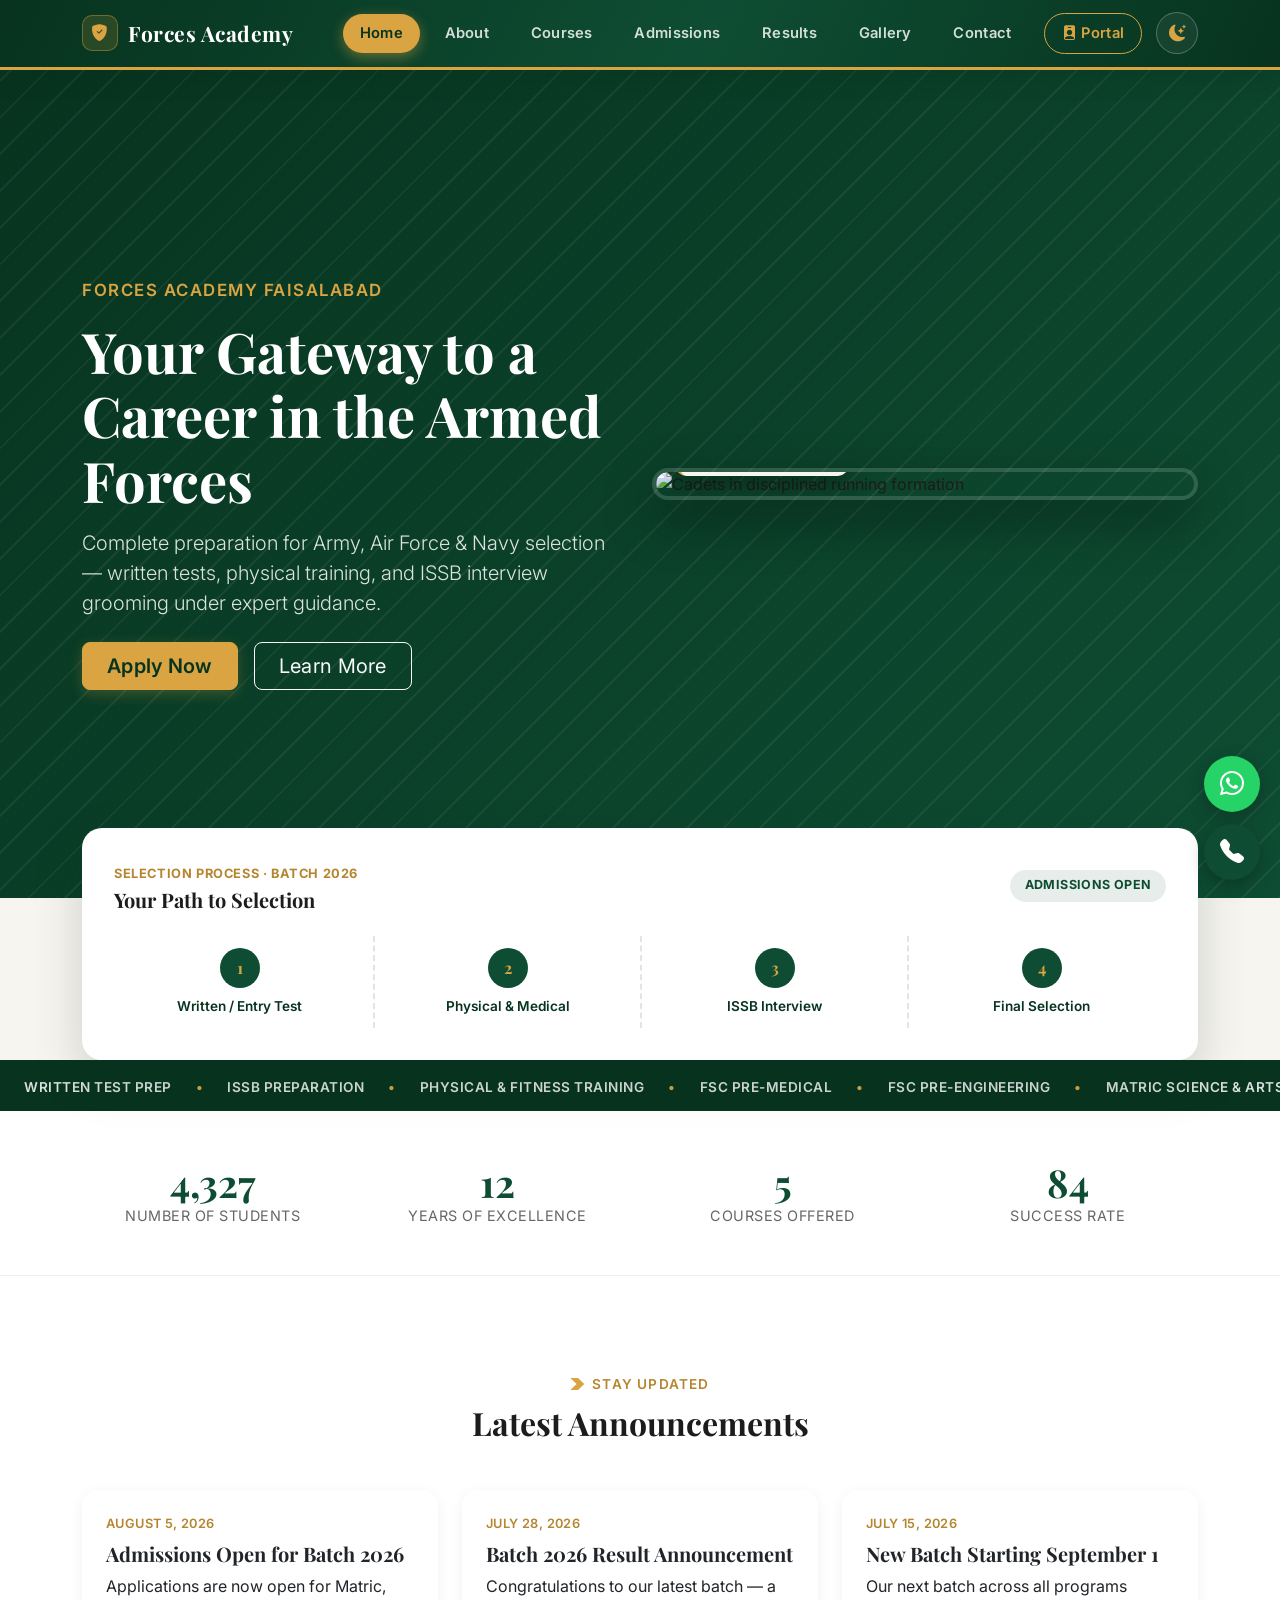
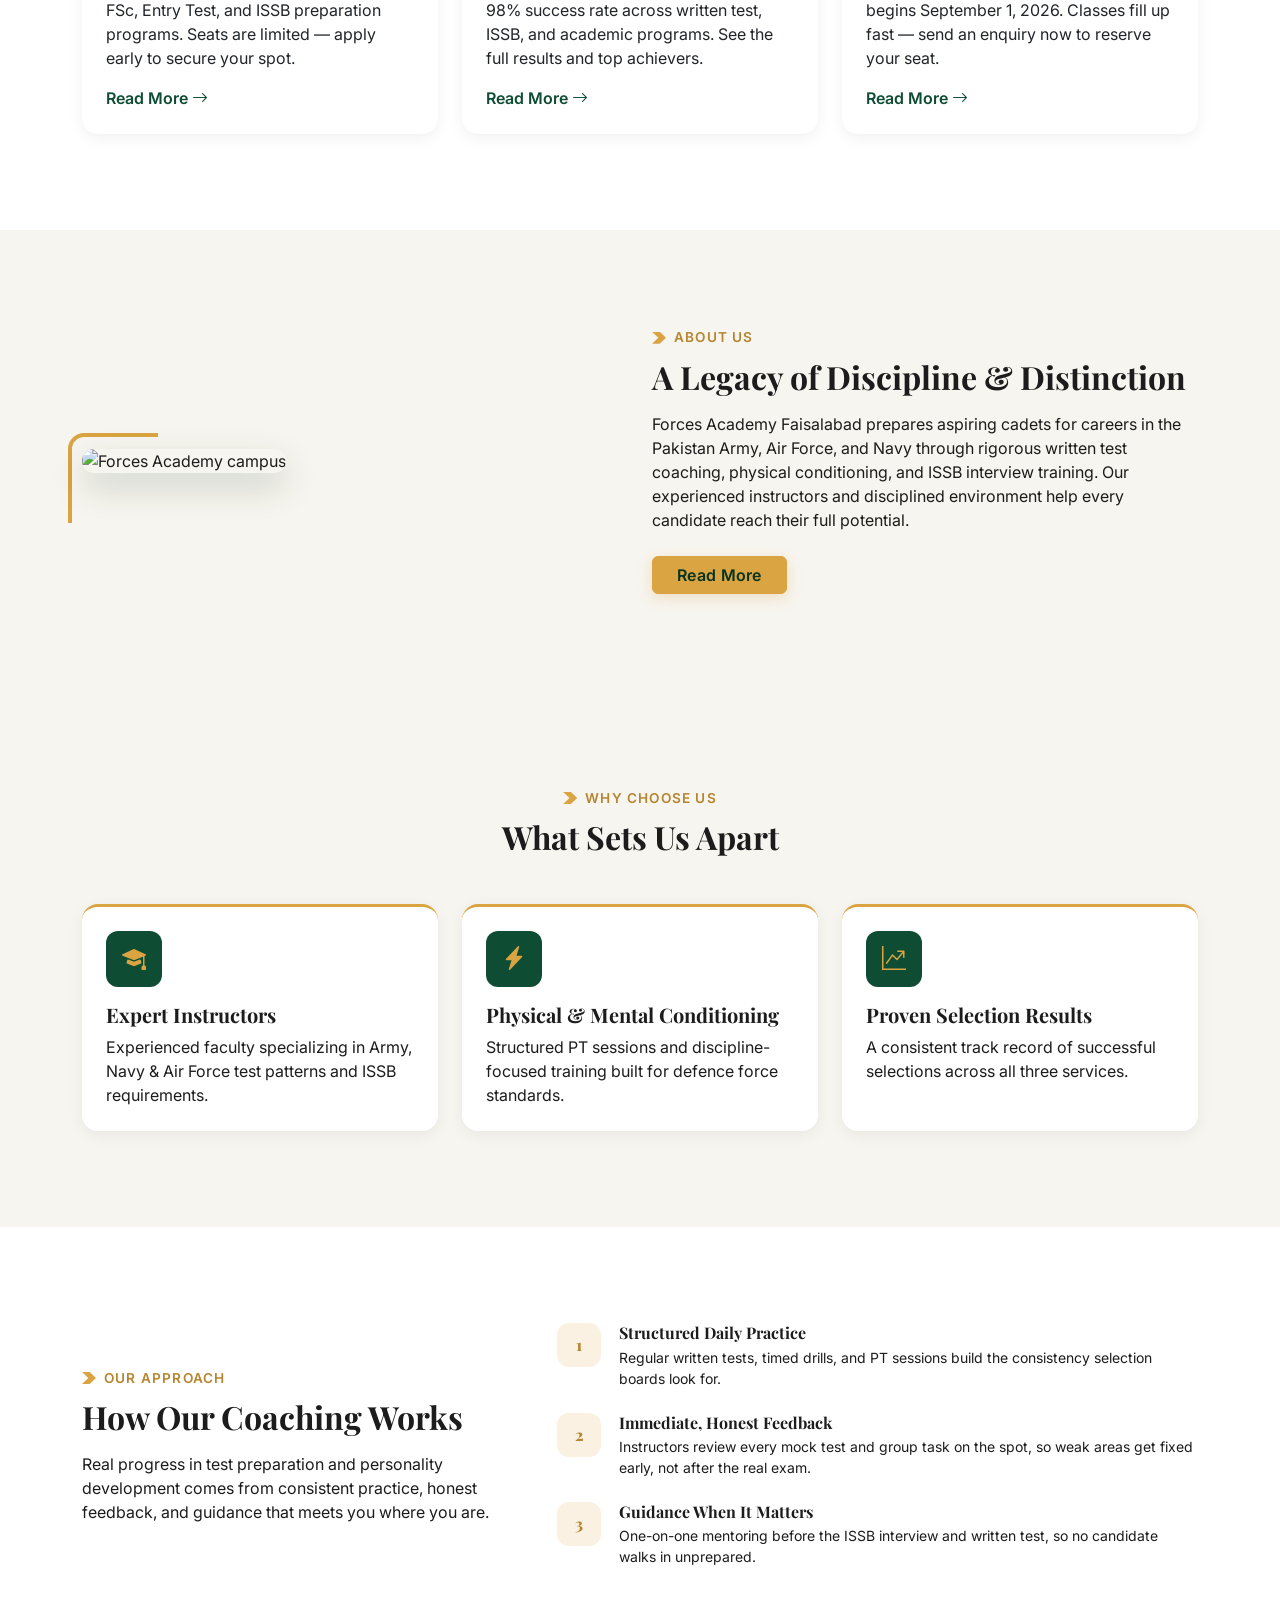
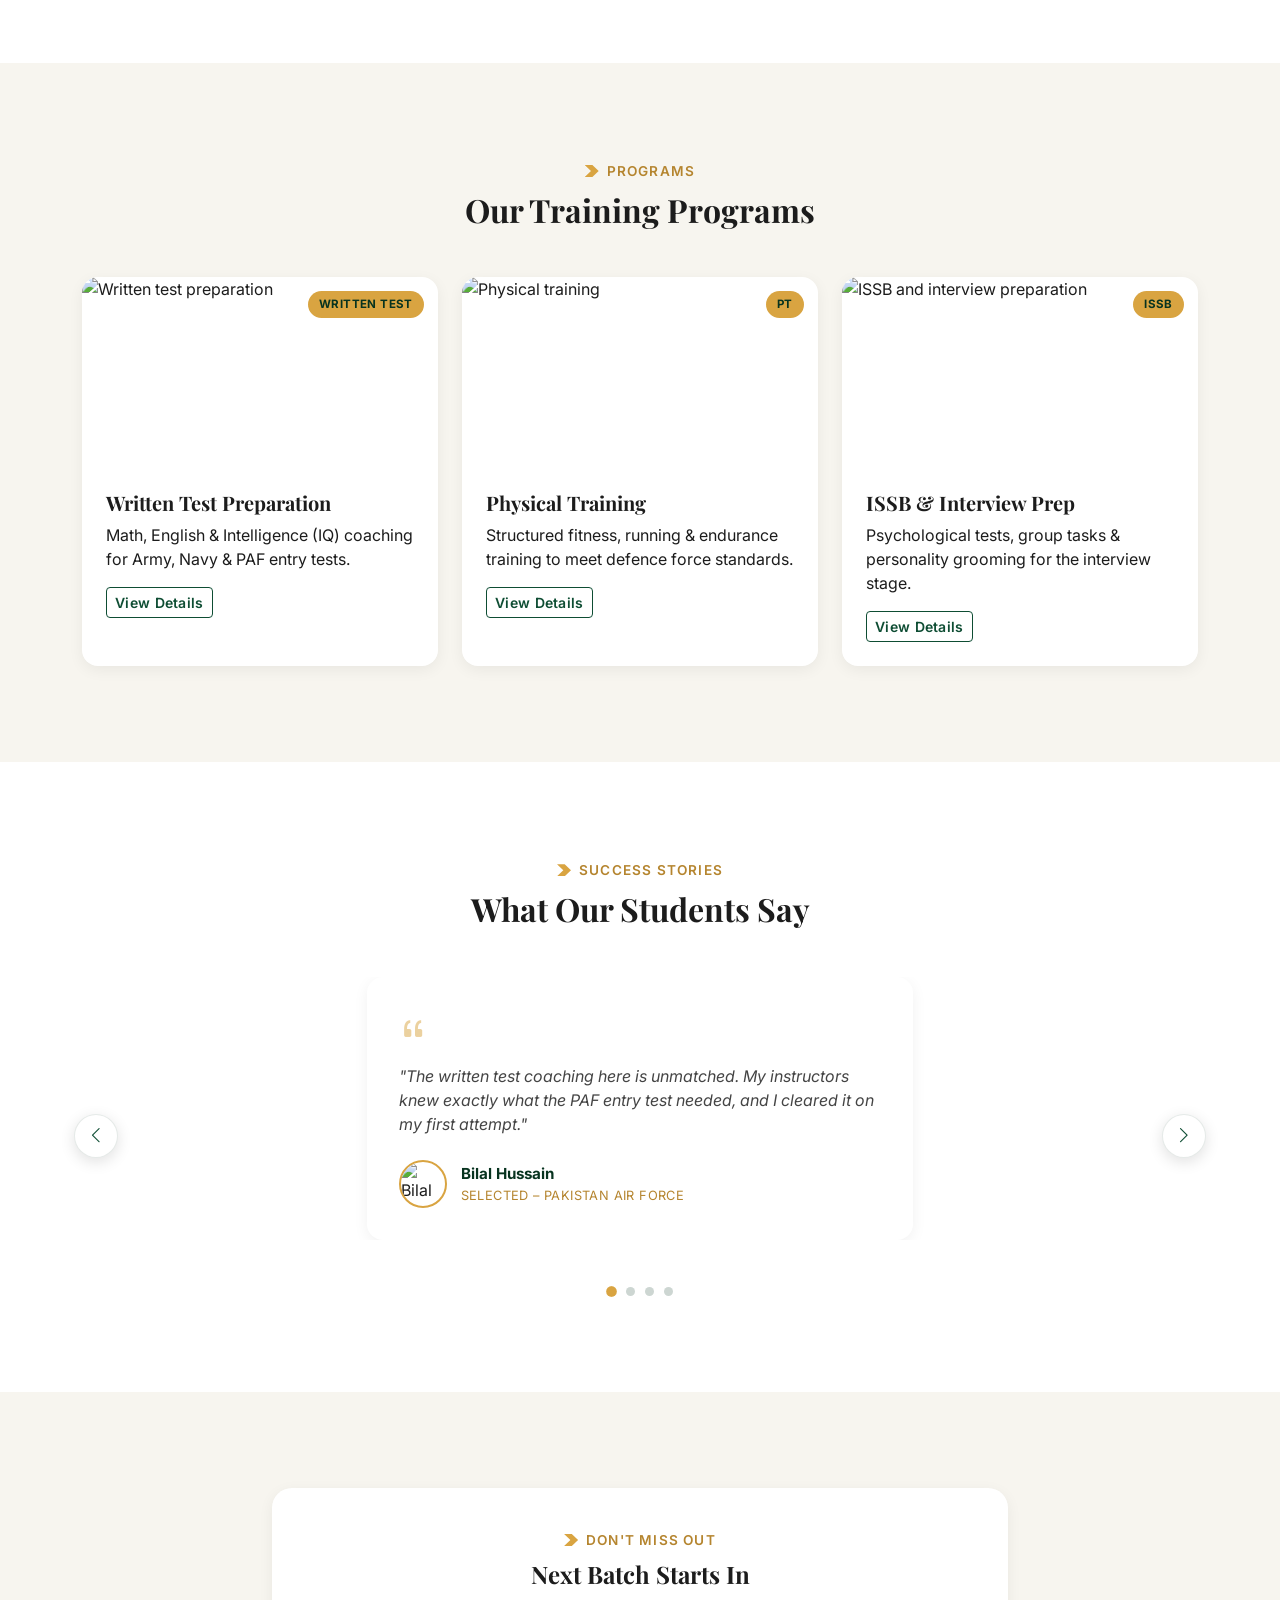
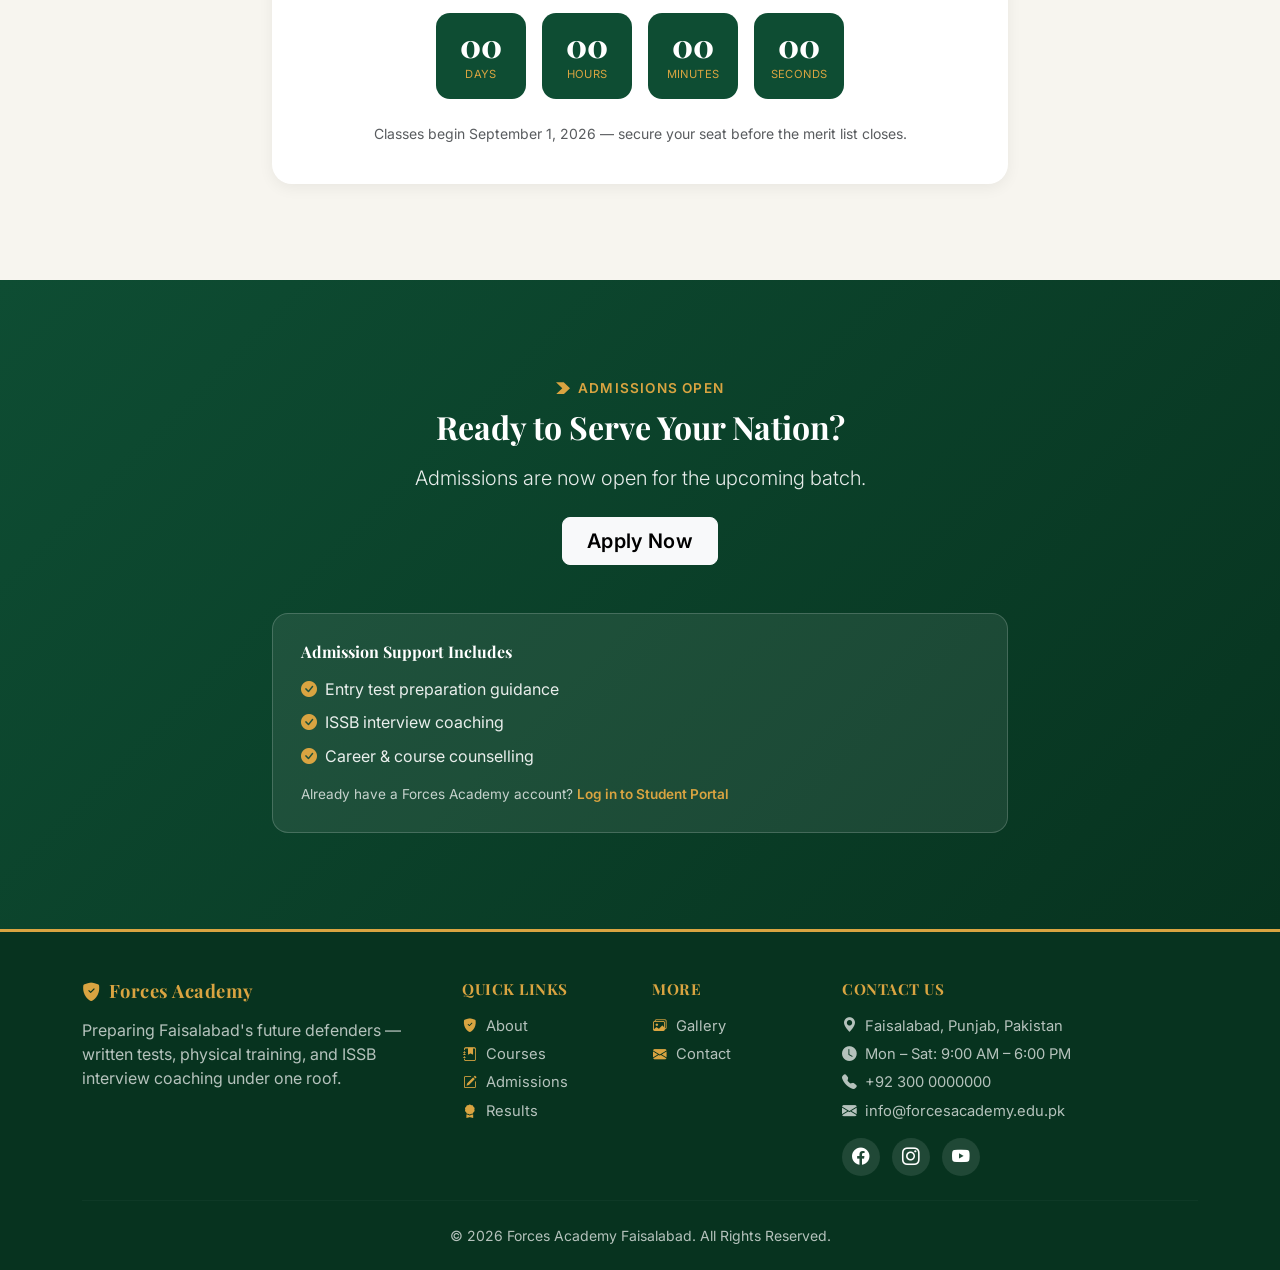
==== commit 48052113: "Tested and fixed admission enquiry form" ====
--- a/index.html
+++ b/index.html
@@ -81,9 +81,9 @@
           <li class="nav-item">
             <a class="nav-link" href="contact.html">Contact</a>
           </li>
-                 <li class="nav-item ms-lg-2">
-            <a class="nav-link nav-portal-btn" href="#"><i class="bi bi-person-badge-fill me-1"></i> Portal</a>
-          </li>
+                <li class="nav-item ms-lg-2">
+  <a class="nav-link nav-portal-btn" href="https://forces-academy-lms.infinityfreeapp.com/" target="_blank" rel="noopener noreferrer"><i class="bi bi-person-badge-fill me-1"></i>Portal</a>
+</li>
           <li class="nav-item d-flex align-items-center">
             <button type="button" class="theme-toggle-btn" id="themeToggleBtn" aria-label="Toggle dark mode" title="Toggle dark mode">
               <i class="bi bi-moon-stars-fill"></i>
@@ -218,6 +218,46 @@
     </div>
   </section>
 
+  <!-- Latest Announcements -->
+  <section id="announcements" class="py-6" style="background-color: var(--fa-surface);">
+    <div class="container">
+      <div class="text-center mb-5">
+        <span class="section-eyebrow justify-content-center">Stay Updated</span>
+        <h2 class="fw-bold mt-2">Latest Announcements</h2>
+      </div>
+      <div class="row g-4">
+
+        <div class="col-md-4">
+          <div class="card feature-card announcement-card h-100 p-4 rounded-4 border-0 d-flex flex-column">
+            <span class="announcement-date mb-2">August 5, 2026</span>
+            <h5 class="fw-bold mb-2">Admissions Open for Batch 2026</h5>
+            <p class="mb-3 flex-grow-1">Applications are now open for Matric, FSc, Entry Test, and ISSB preparation programs. Seats are limited &mdash; apply early to secure your spot.</p>
+            <a href="admissions.html" class="announcement-link fw-semibold mt-auto">Read More <i class="bi bi-arrow-right ms-1"></i></a>
+          </div>
+        </div>
+
+        <div class="col-md-4">
+          <div class="card feature-card announcement-card h-100 p-4 rounded-4 border-0 d-flex flex-column">
+            <span class="announcement-date mb-2">July 28, 2026</span>
+            <h5 class="fw-bold mb-2">Batch 2026 Result Announcement</h5>
+            <p class="mb-3 flex-grow-1">Congratulations to our latest batch &mdash; a 98% success rate across written test, ISSB, and academic programs. See the full results and top achievers.</p>
+            <a href="results.html" class="announcement-link fw-semibold mt-auto">Read More <i class="bi bi-arrow-right ms-1"></i></a>
+          </div>
+        </div>
+
+        <div class="col-md-4">
+          <div class="card feature-card announcement-card h-100 p-4 rounded-4 border-0 d-flex flex-column">
+            <span class="announcement-date mb-2">July 15, 2026</span>
+            <h5 class="fw-bold mb-2">New Batch Starting September 1</h5>
+            <p class="mb-3 flex-grow-1">Our next batch across all programs begins September 1, 2026. Classes fill up fast &mdash; send an enquiry now to reserve your seat.</p>
+            <a href="admissions.html" class="announcement-link fw-semibold mt-auto">Read More <i class="bi bi-arrow-right ms-1"></i></a>
+          </div>
+        </div>
+
+      </div>
+    </div>
+  </section>
+
   <!-- About Preview -->
   <section id="about-preview" class="py-6">
     <div class="container">
@@ -673,7 +713,8 @@
         '.achiever-card, .results-summary-card, .award-card, .mv-card, .eligibility-card, ' +
         '.seat-card, .contact-info-card, .gallery-item, .batch-compare-card, .fee-calc-card, ' +
         '.consultation-card, .selection-process-card, .countdown-card, .timeline-item, .course-finder-card, ' +
-        '.stat-slide-up';
+        '.stat-slide-up, .announcement-card' ;
+        
       var revealEls = document.querySelectorAll(revealSelectors);
 
       if (!revealEls.length) return;
--- a/CSS/style.css
+++ b/CSS/style.css
@@ -578,7 +578,35 @@
 .feature-card:hover .feature-icon i {
   color: var(--fa-green-dark);
 }
-
+.announcement-card {
+  display: flex;
+  flex-direction: column;
+}
+
+.announcement-date {
+  font-size: 0.8rem;
+  font-weight: 600;
+  color: var(--fa-gold-dark);
+  text-transform: uppercase;
+  letter-spacing: 0.4px;
+}
+
+.announcement-link {
+  color: var(--fa-green);
+  text-decoration: none;
+  display: inline-flex;
+  align-items: center;
+  transition: color 0.2s ease, transform 0.2s ease;
+}
+
+.announcement-link:hover {
+  color: var(--fa-gold-dark);
+  transform: translateX(3px);
+}
+
+body.dark-mode .announcement-date {
+  color: var(--fa-gold);
+}
 /* ---------- Course Cards ---------- */
 .course-card {
   background-color: var(--fa-surface);
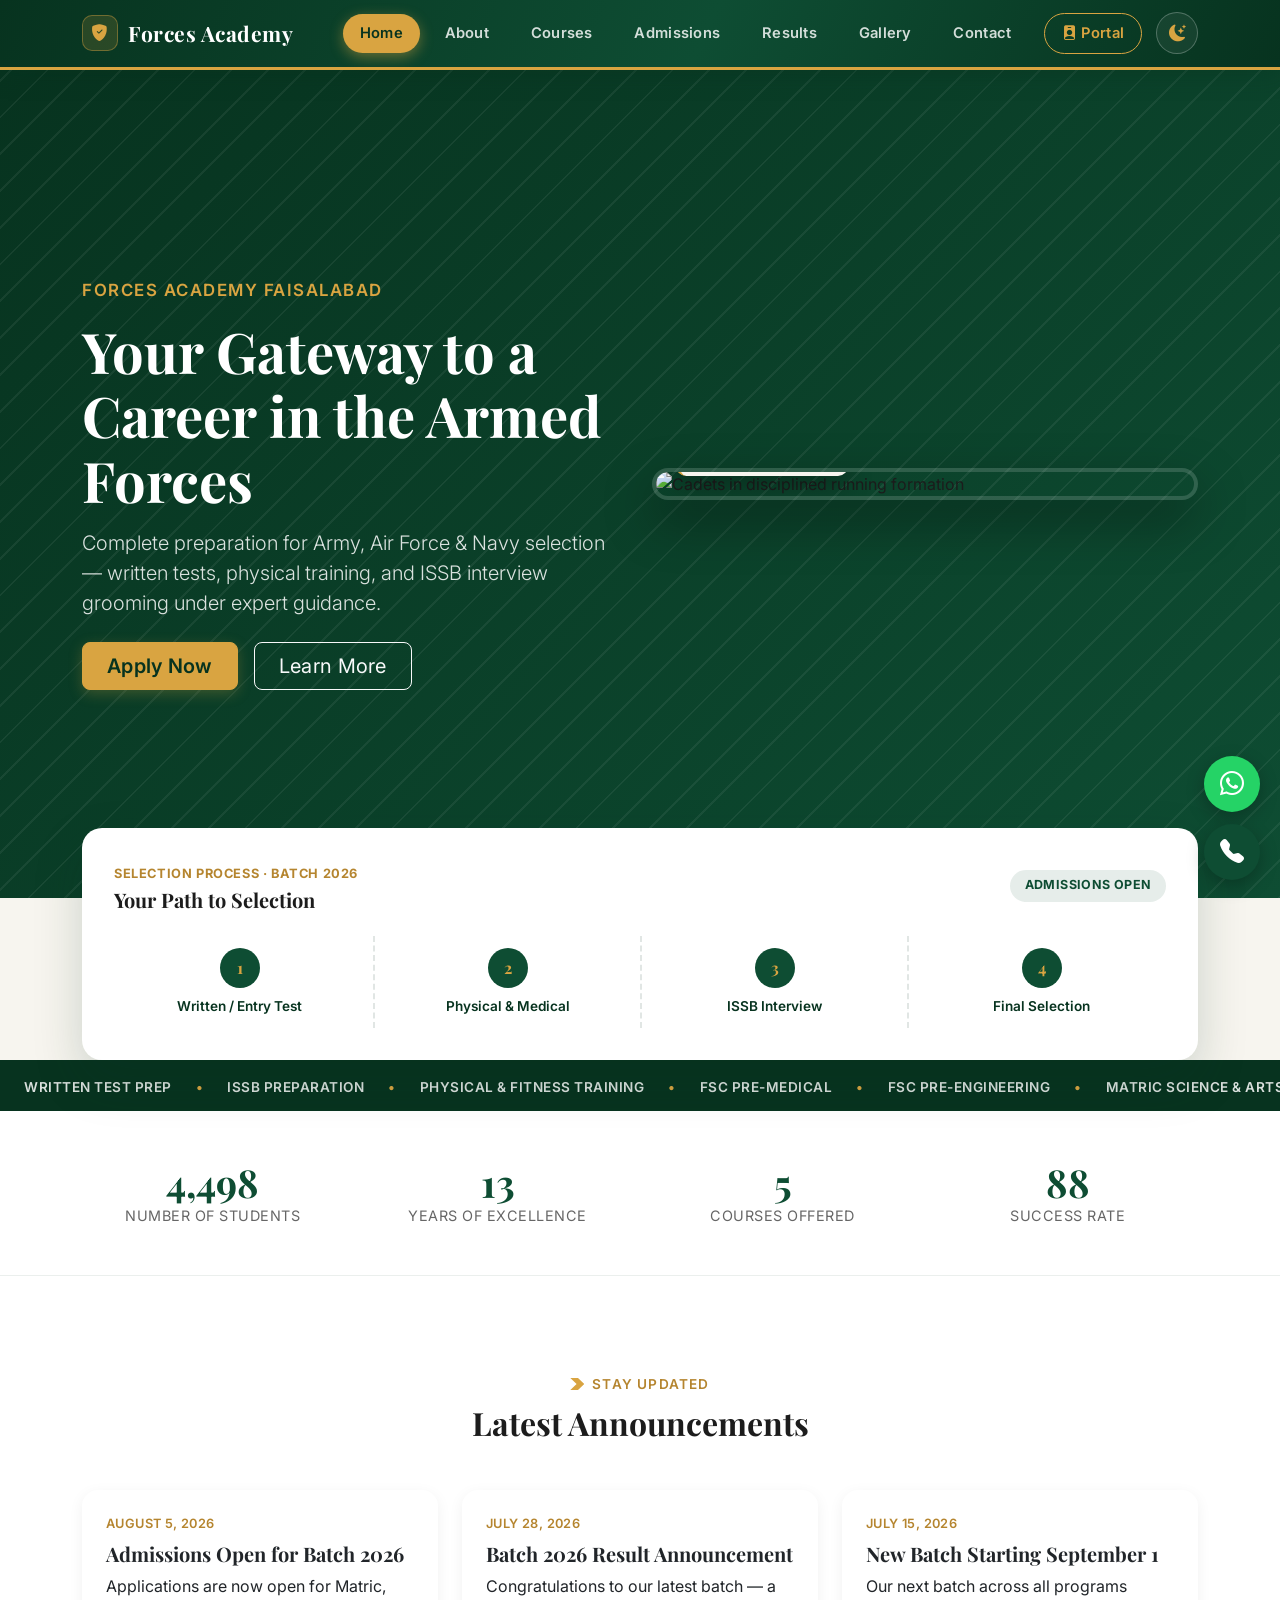
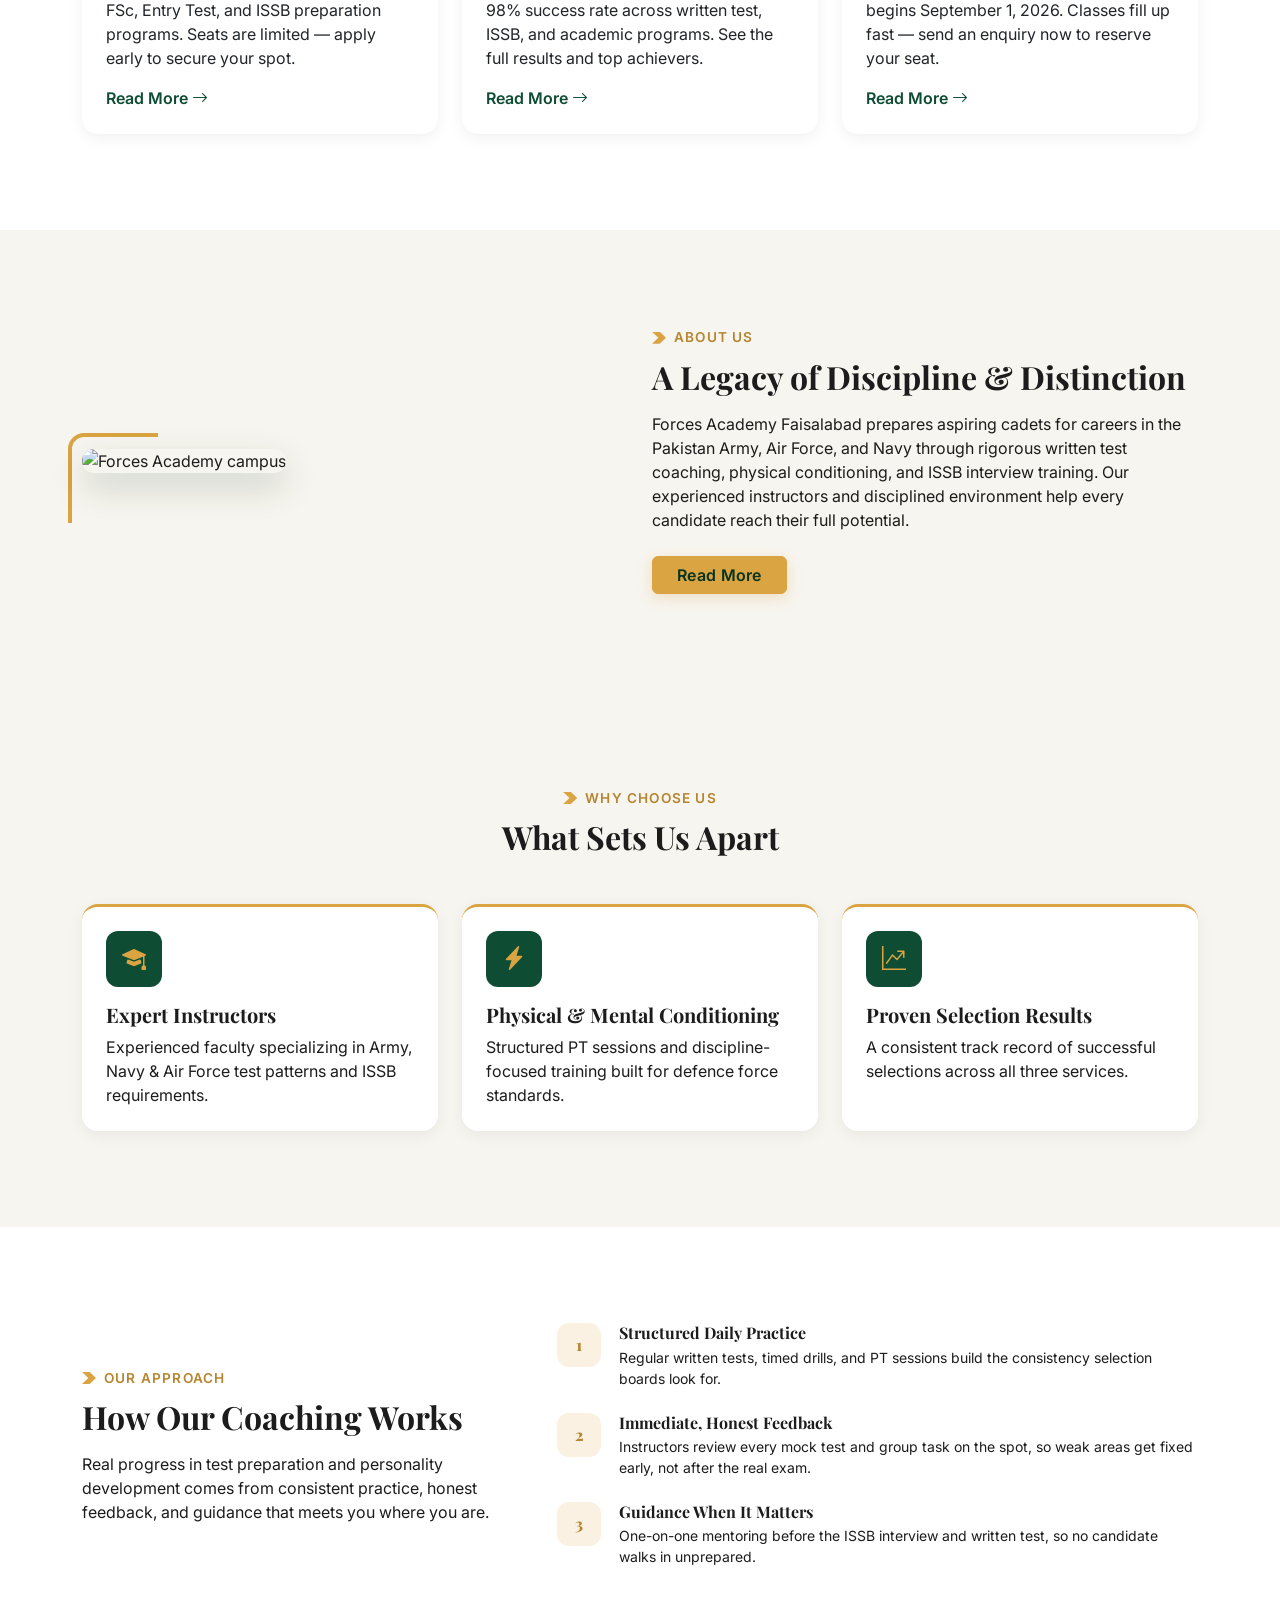
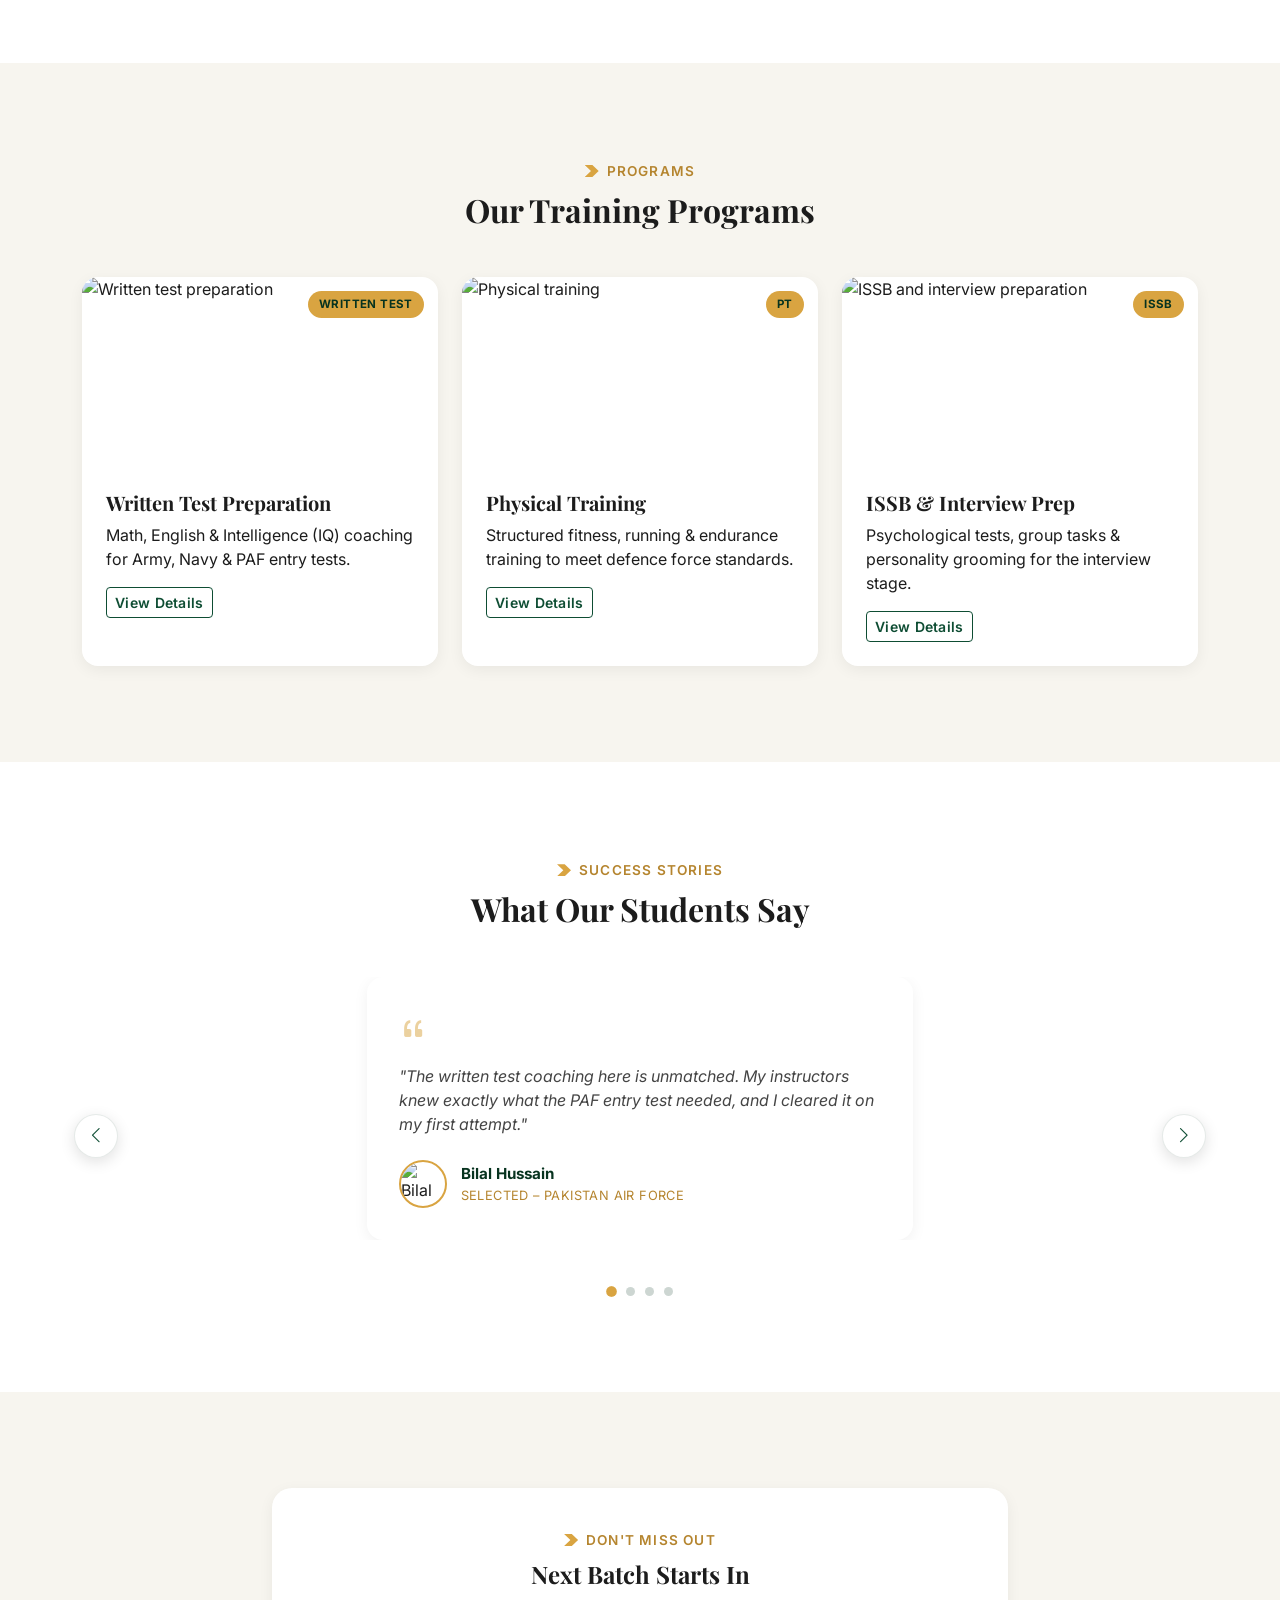
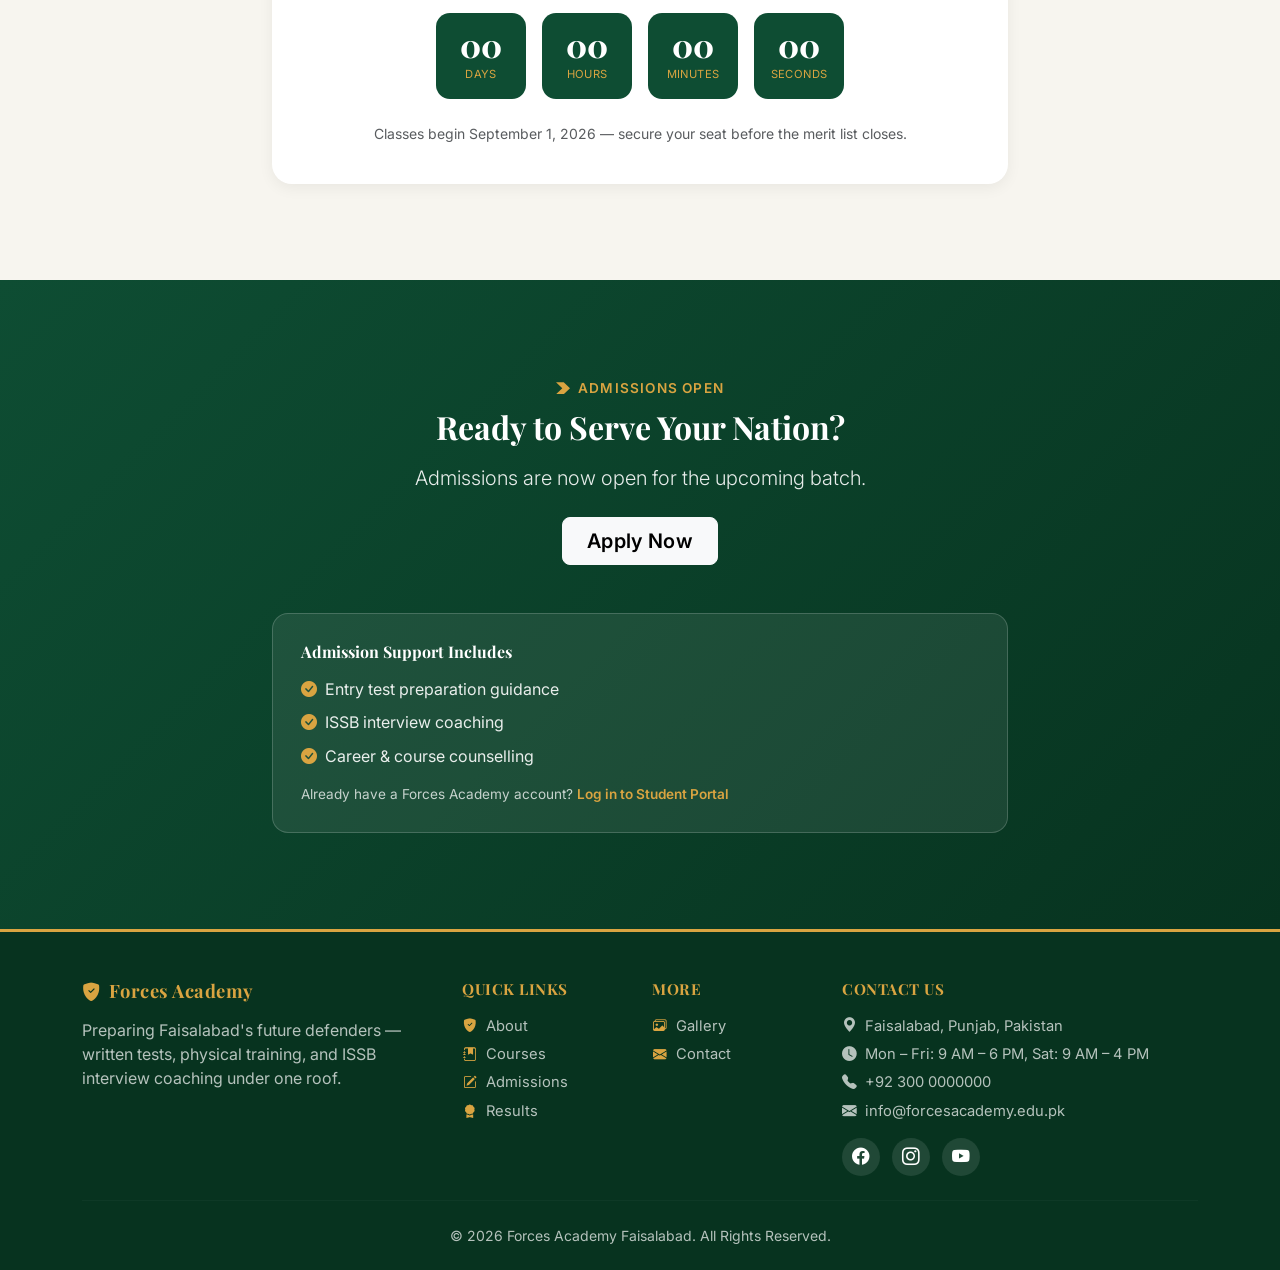
==== commit 027f1fe6: "Completed Week 7 integration and final testing" ====
--- a/index.html
+++ b/index.html
@@ -593,7 +593,7 @@
               <li><i class="bi bi-check-circle-fill me-2"></i>ISSB interview coaching</li>
               <li><i class="bi bi-check-circle-fill me-2"></i>Career &amp; course counselling</li>
             </ul>
-            <p class="admission-support-login mb-0">Already have a Forces Academy account? <a href="#">Log in to Student Portal</a></p>
+            <p class="admission-support-login mb-0">Already have a Forces Academy account? <a href="https://forces-academy-lms.infinityfreeapp.com/" target="_blank" rel="noopener noreferrer">Log in to Student Portal</a></p>
           </div>
         </div>
       </div>
@@ -633,8 +633,7 @@
           <h6 class="fw-bold mb-3">Contact Us</h6>
           <ul class="list-unstyled footer-links">
             <li><i class="bi bi-geo-alt-fill me-2"></i>Faisalabad, Punjab, Pakistan</li>
-            <li><i class="bi bi-clock-fill me-2"></i>Mon &ndash; Sat: 9:00 AM &ndash; 6:00 PM</li>
-            <li><i class="bi bi-telephone-fill me-2"></i>+92 300 0000000</li>
+<li><i class="bi bi-clock-fill me-2"></i>Mon &ndash; Fri: 9 AM &ndash; 6 PM, Sat: 9 AM &ndash; 4 PM</li>            <li><i class="bi bi-telephone-fill me-2"></i>+92 300 0000000</li>
             <li><i class="bi bi-envelope-fill me-2"></i>info@forcesacademy.edu.pk</li>
           </ul>
           <div class="social-icons mt-3">
--- a/CSS/style.css
+++ b/CSS/style.css
@@ -705,6 +705,8 @@
   text-decoration: none;
   font-size: 0.92rem;
   transition: color 0.2s ease;
+  overflow-wrap: break-word;
+  word-break: break-word;
 }
 
 .footer-links li {
@@ -1547,6 +1549,22 @@
   height: 100%;
 }
 
+/* FIX: long unbroken strings (like the email address) were pushing
+   past the card edge. Flex items default to min-width: auto, which
+   stops them shrinking below their content's natural width — so a
+   long word just overflows instead of wrapping. Letting this column
+   shrink, plus breaking long words, keeps everything inside the card. */
+.contact-info-card > div:last-child {
+  min-width: 0;
+  flex: 1 1 auto;
+}
+
+.contact-info-card p,
+.contact-info-card h6 {
+  overflow-wrap: break-word;
+  word-break: break-word;
+}
+
 .contact-info-icon {
   width: 48px;
   height: 48px;
@@ -3379,4 +3397,18 @@
   color: var(--fa-ink) !important;
   background-color: var(--fa-surface) !important;
   border-color: var(--fa-card-border) !important;
+}
+
+/* ---- Fix: form success/error messages invisible in dark mode ---- */
+body.dark-mode .contact-form-success {
+  background-color: rgba(46, 204, 113, 0.12) !important;
+  border-left-color: #6fe3a0 !important;
+  color: #6fe3a0 !important;
+}
+
+body.dark-mode #enquiryErrorMsg,
+body.dark-mode .contact-form-card .alert-danger {
+  background-color: rgba(220, 53, 69, 0.15) !important;
+  border-color: rgba(220, 53, 69, 0.4) !important;
+  color: #ff8a8a !important;
 }
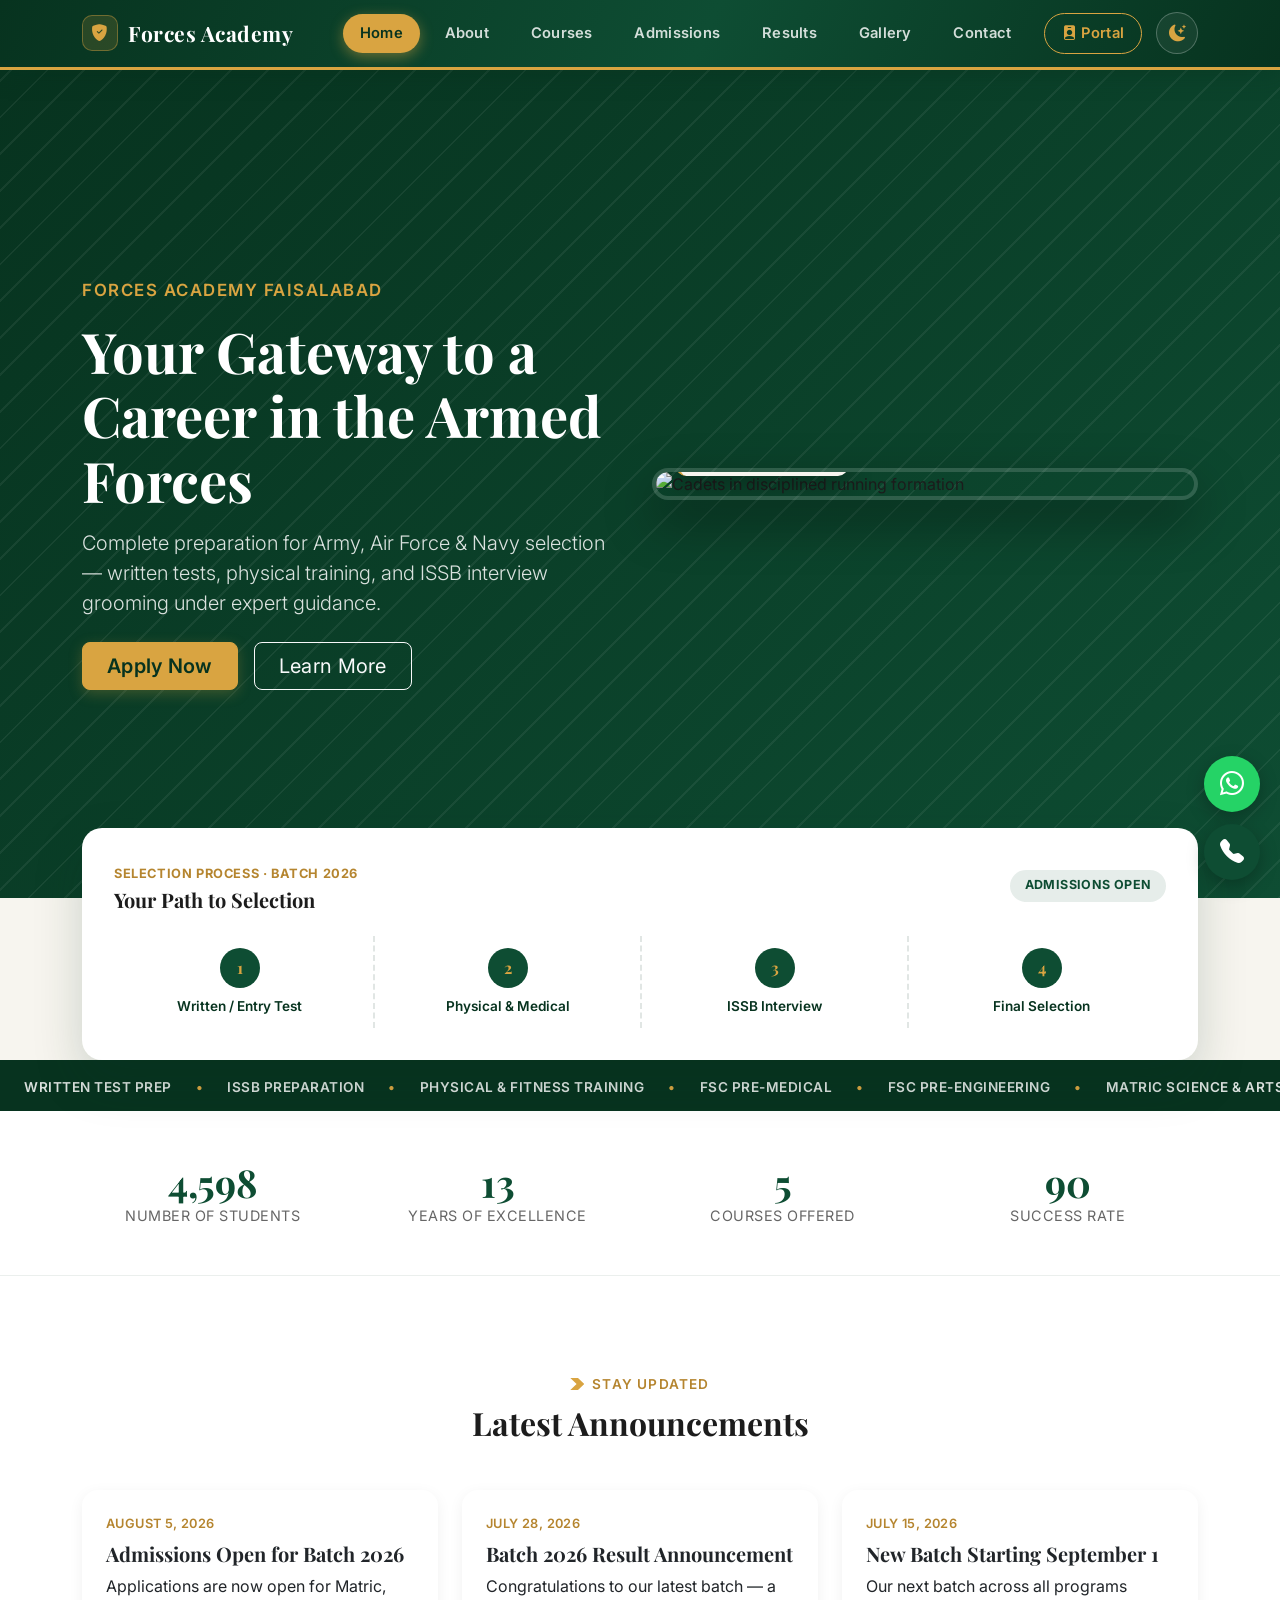
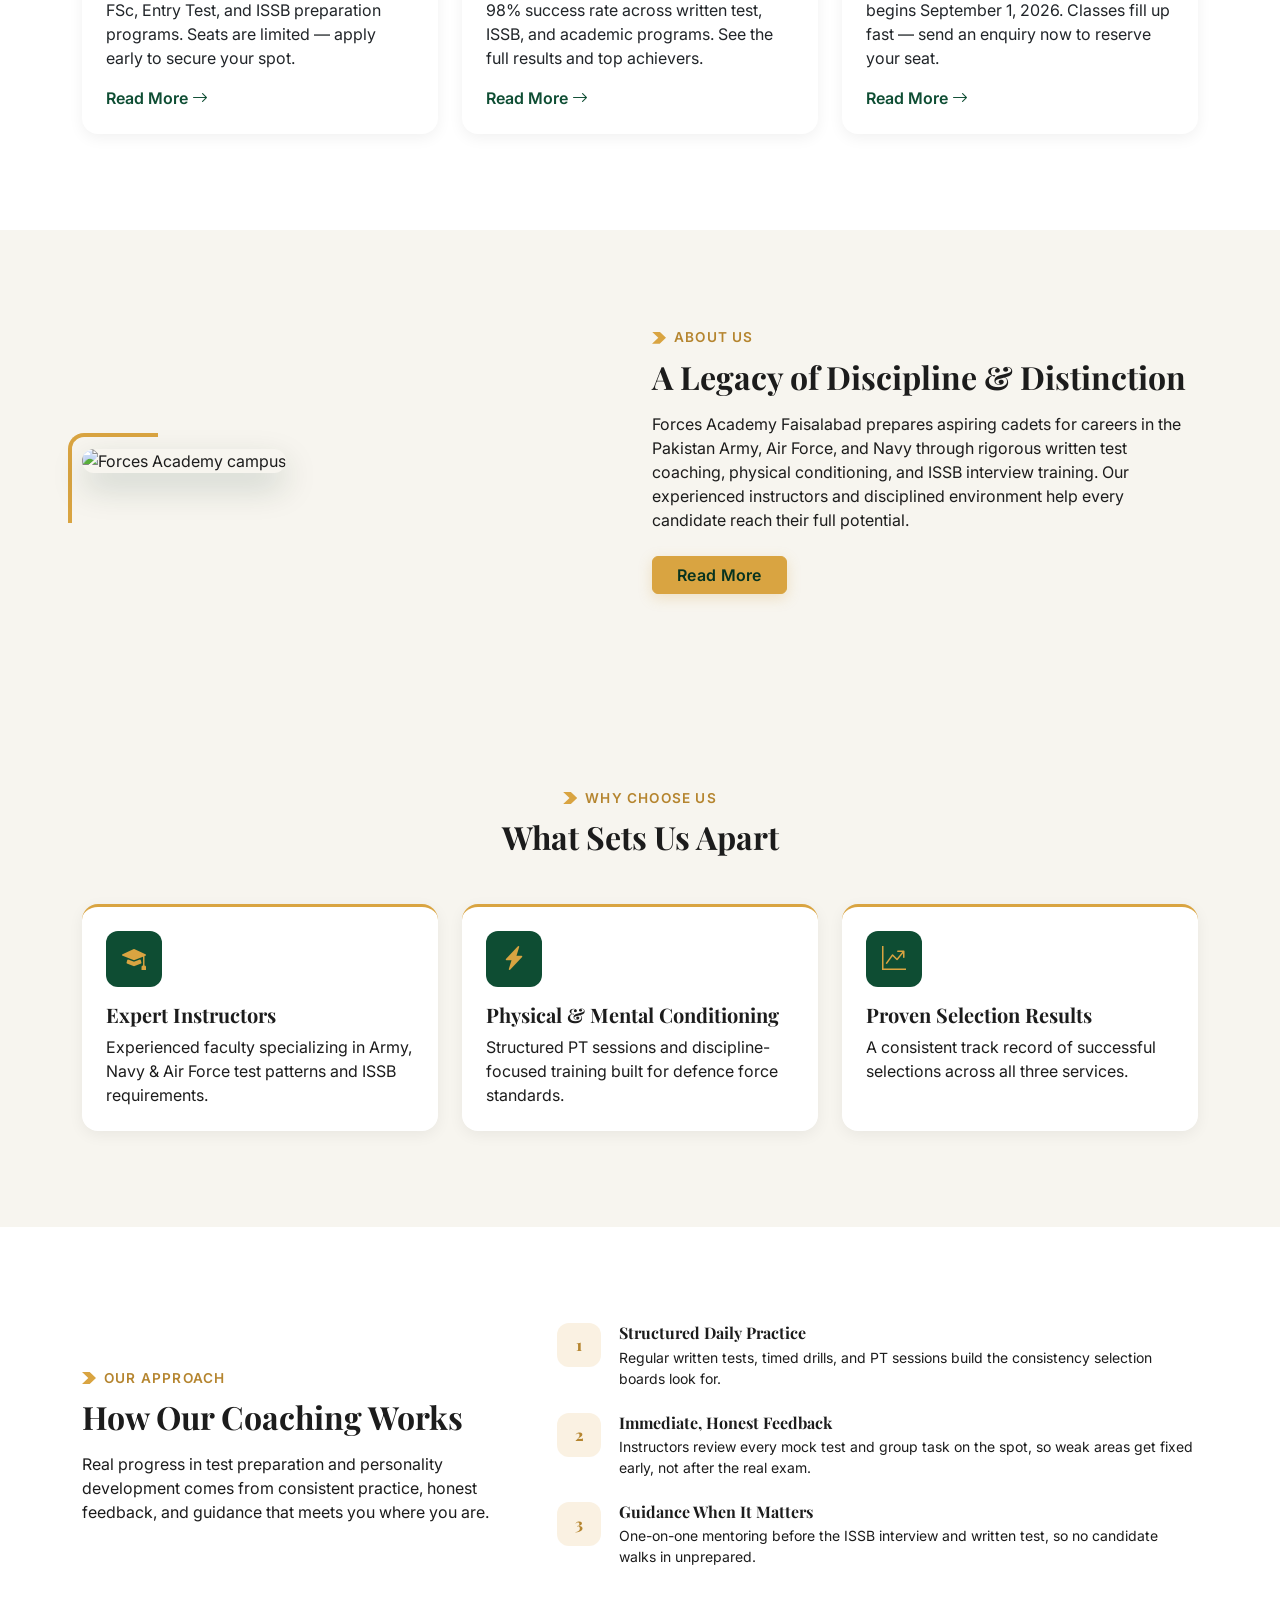
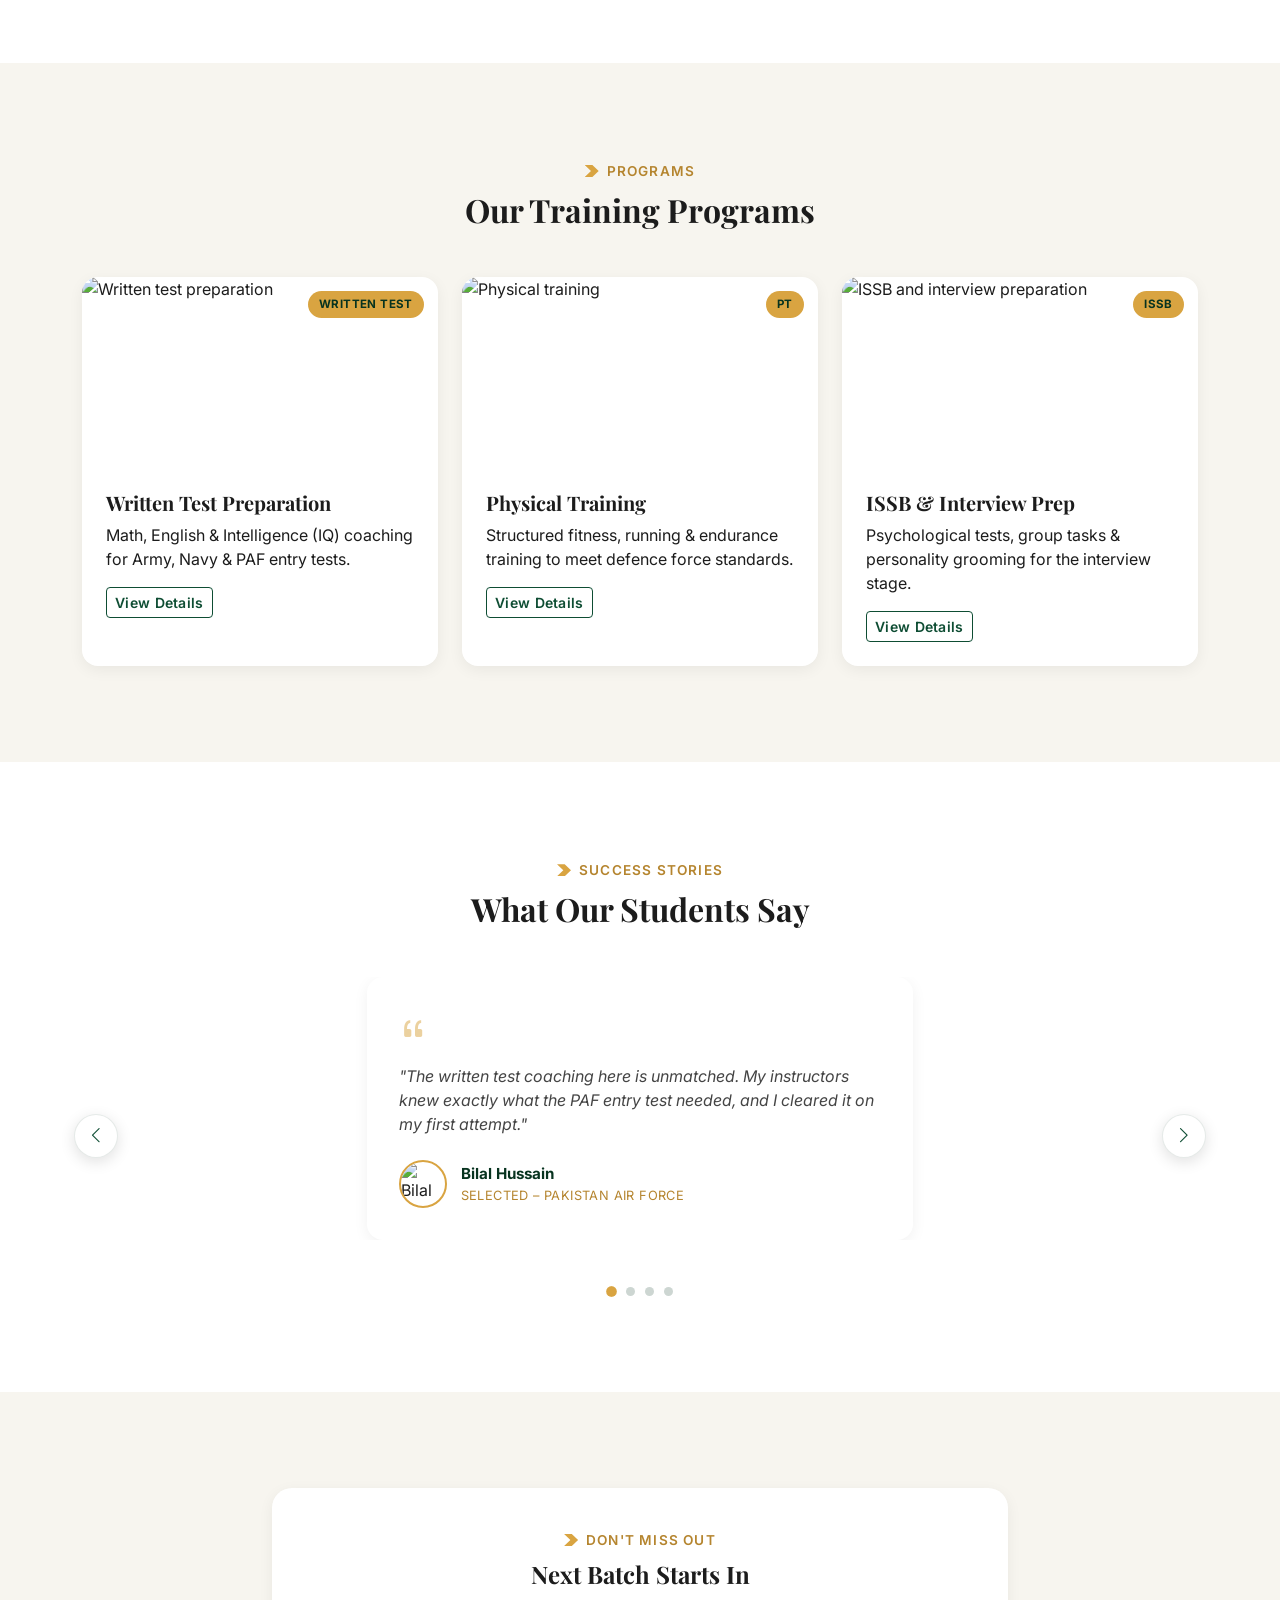
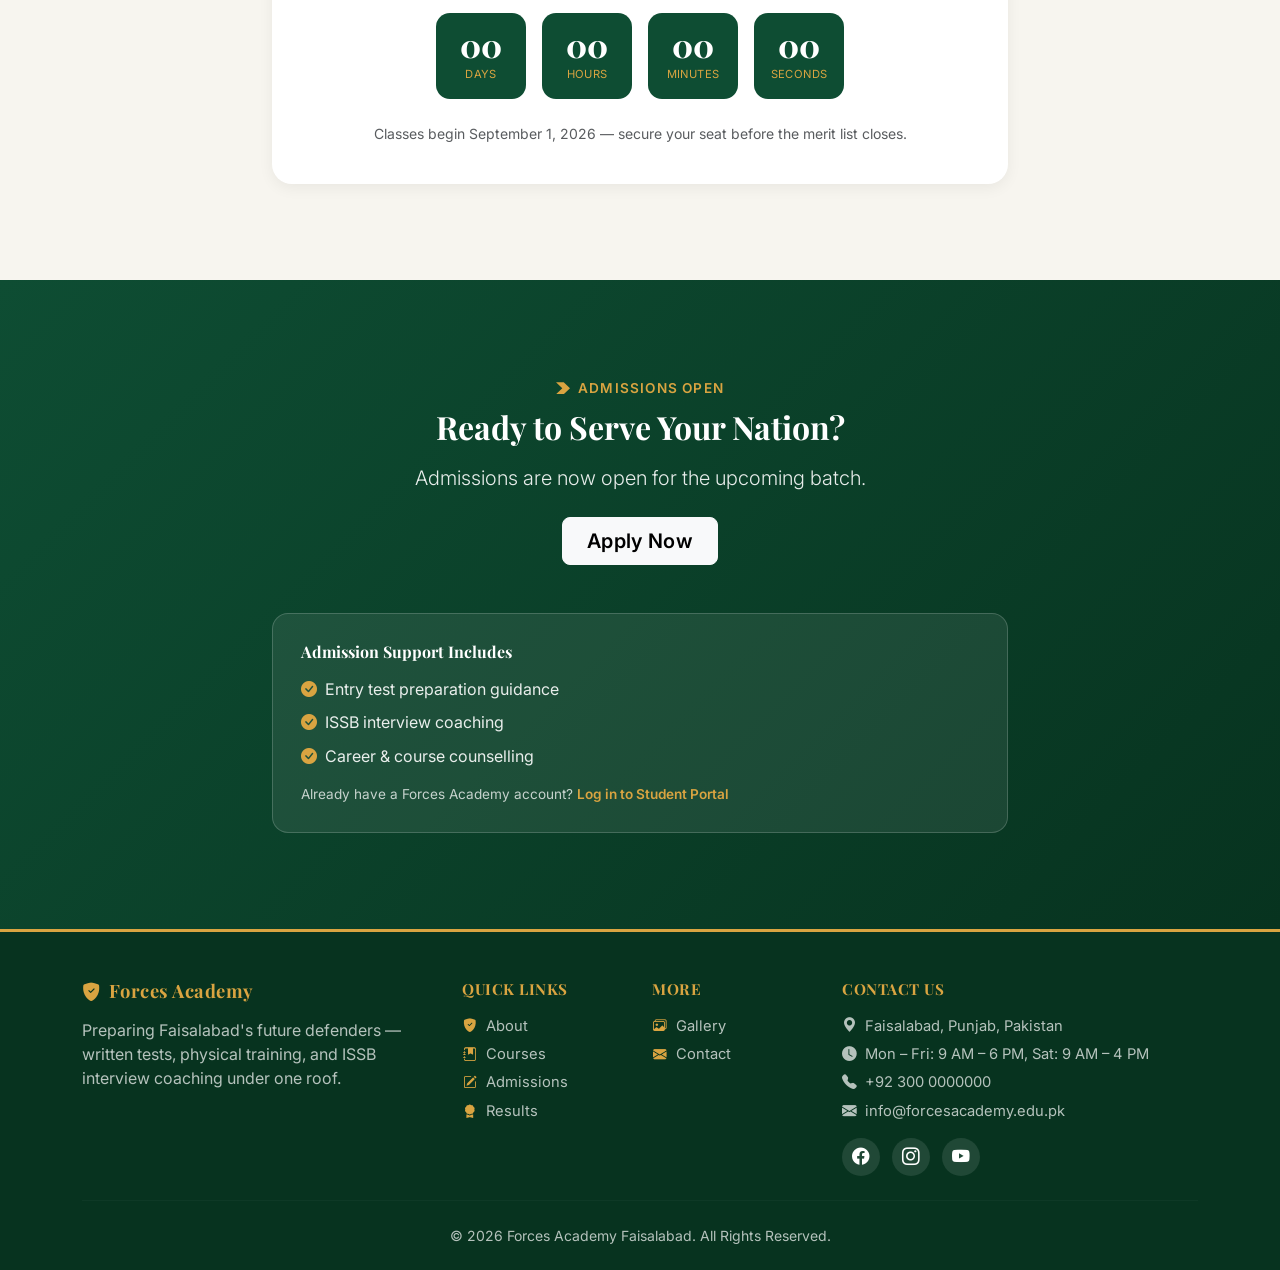
==== commit ebff016c: "Fixed page animations and improved transitions" ====
--- a/index.html
+++ b/index.html
@@ -43,6 +43,10 @@
   <button type="button" id="backToTopBtn" class="back-to-top-btn" aria-label="Back to top" title="Back to Top">
     <i class="bi bi-arrow-up"></i>
   </button>
+  <!-- Student Portal "Coming Soon" toast (LMS link on hold — see main.js) -->
+  <div class="portal-toast" id="portalToast">
+    <i class="bi bi-info-circle-fill me-2"></i>Student Portal launching soon &mdash; check back shortly!
+  </div>
   <!-- Navbar -->
   <nav class="navbar navbar-expand-lg sticky-top navbar-dark" id="mainNav">
     <div class="container">
@@ -82,7 +86,7 @@
             <a class="nav-link" href="contact.html">Contact</a>
           </li>
                 <li class="nav-item ms-lg-2">
-  <a class="nav-link nav-portal-btn" href="https://forces-academy-lms.infinityfreeapp.com/" target="_blank" rel="noopener noreferrer"><i class="bi bi-person-badge-fill me-1"></i>Portal</a>
+  <a class="nav-link nav-portal-btn" href="https://forces-academy.infy.click/" target="_blank" rel="noopener noreferrer"><i class="bi bi-person-badge-fill me-1"></i>Portal</a>
 </li>
           <li class="nav-item d-flex align-items-center">
             <button type="button" class="theme-toggle-btn" id="themeToggleBtn" aria-label="Toggle dark mode" title="Toggle dark mode">
@@ -593,7 +597,7 @@
               <li><i class="bi bi-check-circle-fill me-2"></i>ISSB interview coaching</li>
               <li><i class="bi bi-check-circle-fill me-2"></i>Career &amp; course counselling</li>
             </ul>
-            <p class="admission-support-login mb-0">Already have a Forces Academy account? <a href="https://forces-academy-lms.infinityfreeapp.com/" target="_blank" rel="noopener noreferrer">Log in to Student Portal</a></p>
+            <p class="admission-support-login mb-0">Already have a Forces Academy account? <a href="https://forces-academy.infy.click/" target="_blank" rel="noopener noreferrer">Log in to Student Portal</a></p>
           </div>
         </div>
       </div>
@@ -633,7 +637,8 @@
           <h6 class="fw-bold mb-3">Contact Us</h6>
           <ul class="list-unstyled footer-links">
             <li><i class="bi bi-geo-alt-fill me-2"></i>Faisalabad, Punjab, Pakistan</li>
-<li><i class="bi bi-clock-fill me-2"></i>Mon &ndash; Fri: 9 AM &ndash; 6 PM, Sat: 9 AM &ndash; 4 PM</li>            <li><i class="bi bi-telephone-fill me-2"></i>+92 300 0000000</li>
+            <li><i class="bi bi-clock-fill me-2"></i>Mon &ndash; Fri: 9 AM &ndash; 6 PM, Sat: 9 AM &ndash; 4 PM</li>
+            <li><i class="bi bi-telephone-fill me-2"></i>+92 300 0000000</li>
             <li><i class="bi bi-envelope-fill me-2"></i>info@forcesacademy.edu.pk</li>
           </ul>
           <div class="social-icons mt-3">
@@ -712,6 +717,7 @@
         '.achiever-card, .results-summary-card, .award-card, .mv-card, .eligibility-card, ' +
         '.seat-card, .contact-info-card, .gallery-item, .batch-compare-card, .fee-calc-card, ' +
         '.consultation-card, .selection-process-card, .countdown-card, .timeline-item, .course-finder-card, ' +
+        '.apply-step, .how-it-works-step, .selection-step, .admission-support-card, ' +
         '.stat-slide-up, .announcement-card' ;
         
       var revealEls = document.querySelectorAll(revealSelectors);
--- a/CSS/style.css
+++ b/CSS/style.css
@@ -3411,4 +3411,44 @@
   background-color: rgba(220, 53, 69, 0.15) !important;
   border-color: rgba(220, 53, 69, 0.4) !important;
   color: #ff8a8a !important;
+}
+
+/* ---------- Week 7: animation coverage for Apply / How-it-works / Selection steps / Admission support ---------- */
+.apply-step,
+.how-it-works-step,
+.selection-step,
+.admission-support-card {
+  opacity: 0;
+  transform: translateY(24px);
+  transition: opacity 0.55s ease, transform 0.55s ease;
+}
+
+.apply-step.is-visible,
+.how-it-works-step.is-visible,
+.selection-step.is-visible,
+.admission-support-card.is-visible {
+  opacity: 1;
+  transform: translateY(0);
+}
+
+/* Stagger the apply steps + how-it-works steps slightly for a nicer cascade */
+.apply-steps-list .apply-step:nth-child(1).is-visible { transition-delay: 0s; }
+.apply-steps-list .apply-step:nth-child(2).is-visible { transition-delay: 0.08s; }
+.apply-steps-list .apply-step:nth-child(3).is-visible { transition-delay: 0.16s; }
+.apply-steps-list .apply-step:nth-child(4).is-visible { transition-delay: 0.24s; }
+.apply-steps-list .apply-step:nth-child(5).is-visible { transition-delay: 0.32s; }
+
+#how-it-works .how-it-works-step:nth-child(1).is-visible { transition-delay: 0s; }
+#how-it-works .how-it-works-step:nth-child(2).is-visible { transition-delay: 0.12s; }
+#how-it-works .how-it-works-step:nth-child(3).is-visible { transition-delay: 0.24s; }
+
+@media (prefers-reduced-motion: reduce) {
+  .apply-step,
+  .how-it-works-step,
+  .selection-step,
+  .admission-support-card {
+    opacity: 1;
+    transform: none;
+    transition: none;
+  }
 }
